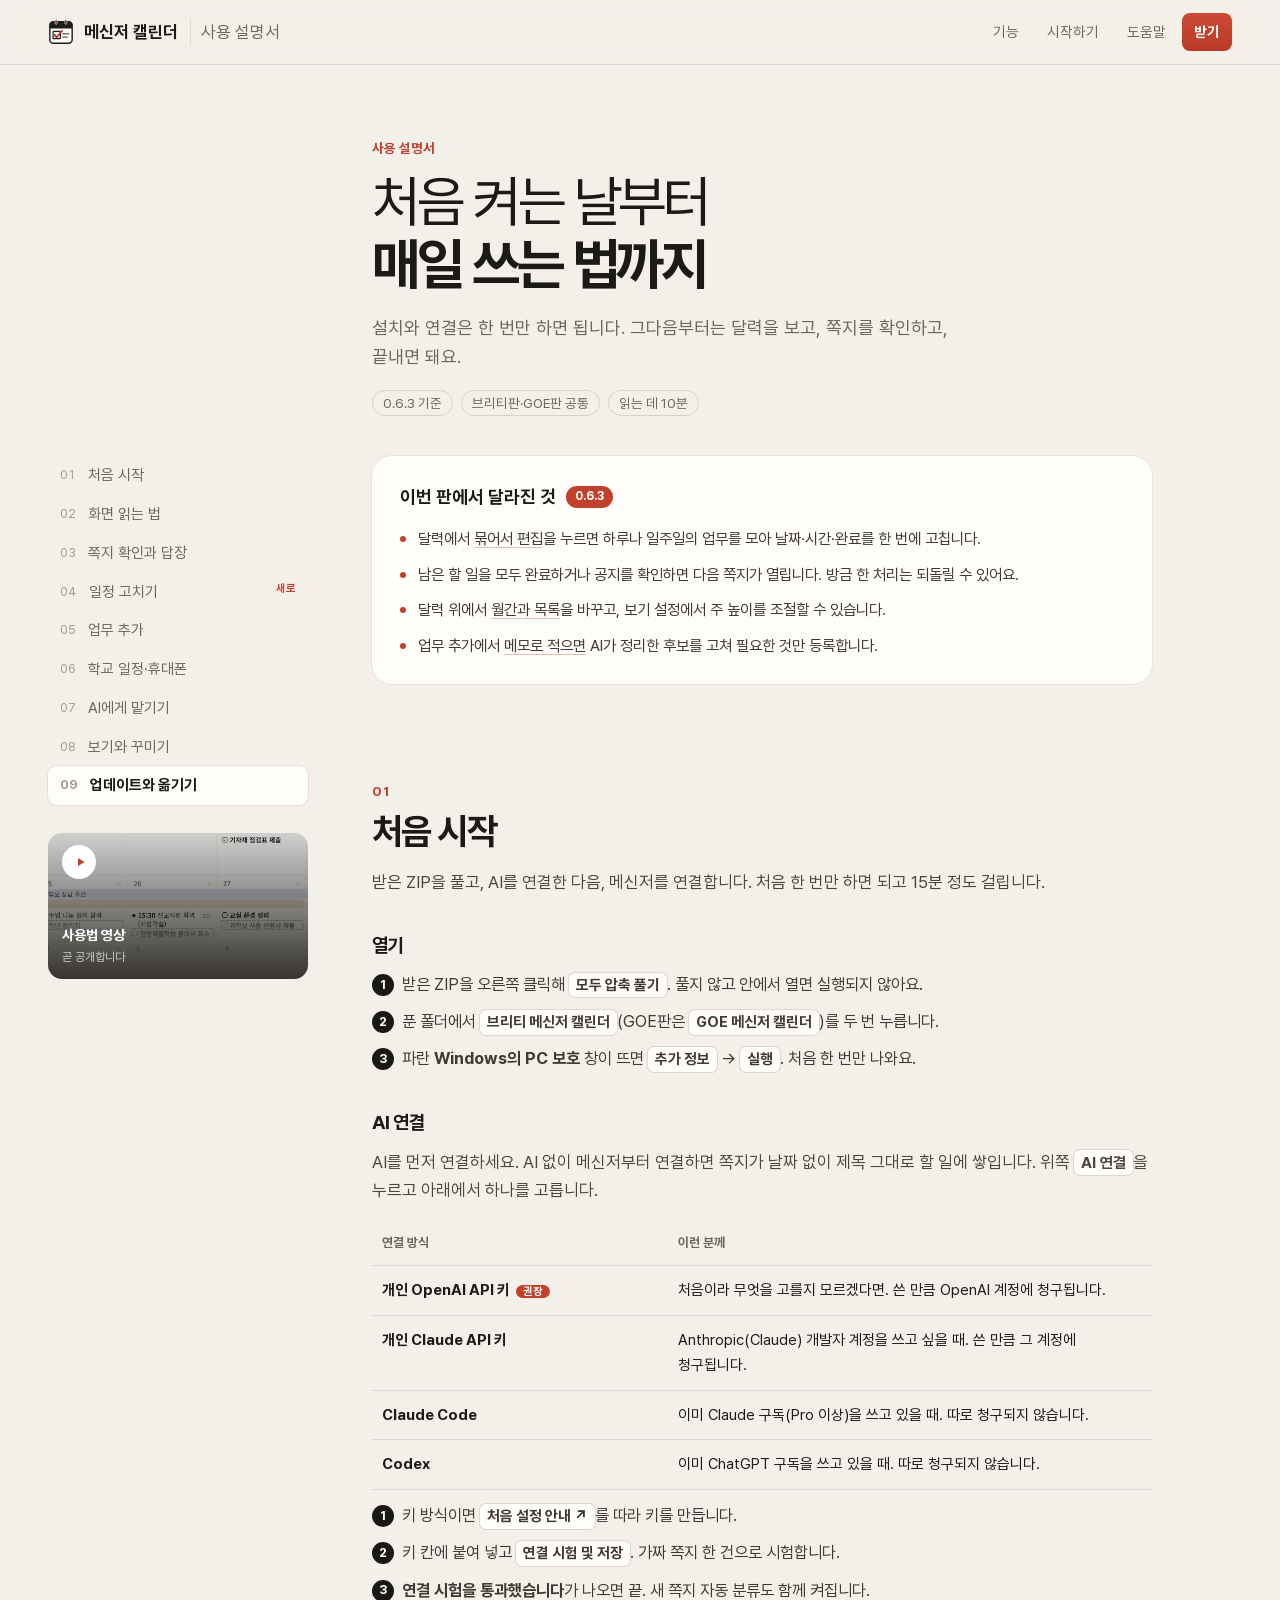
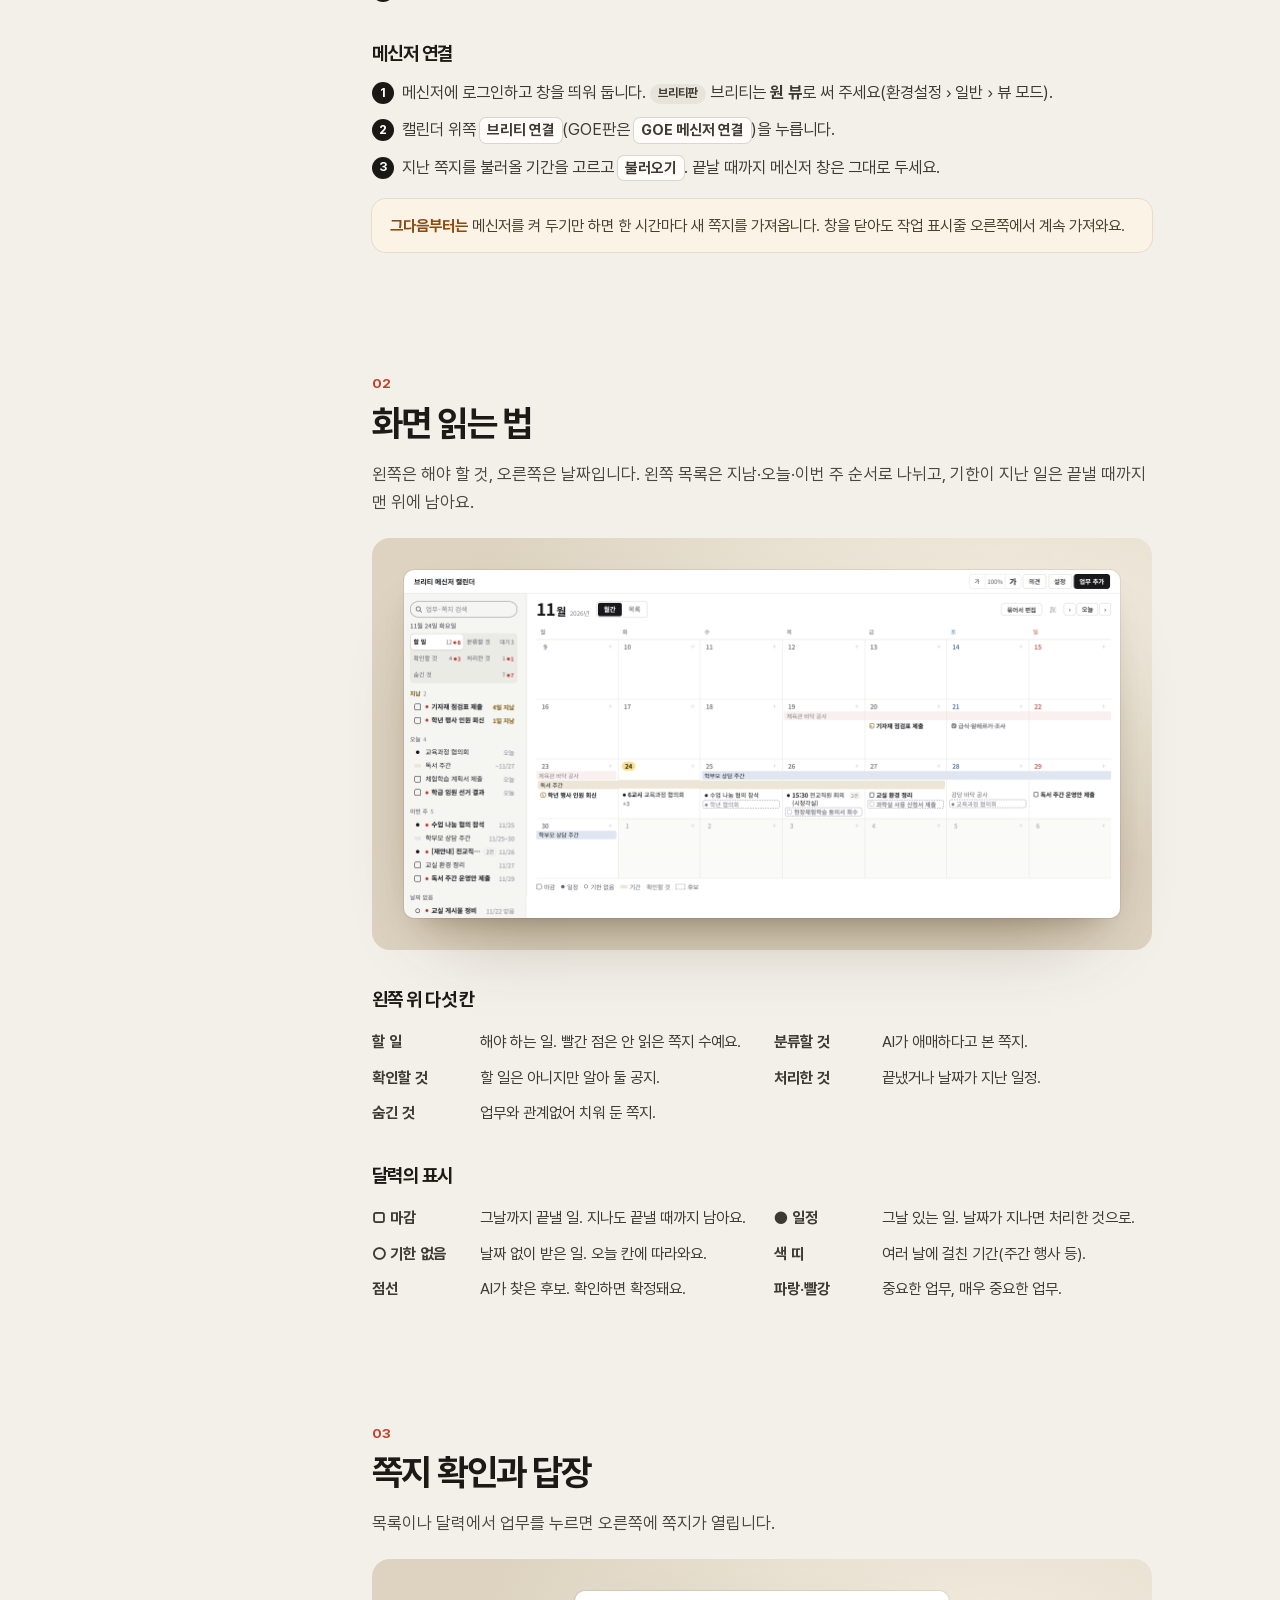
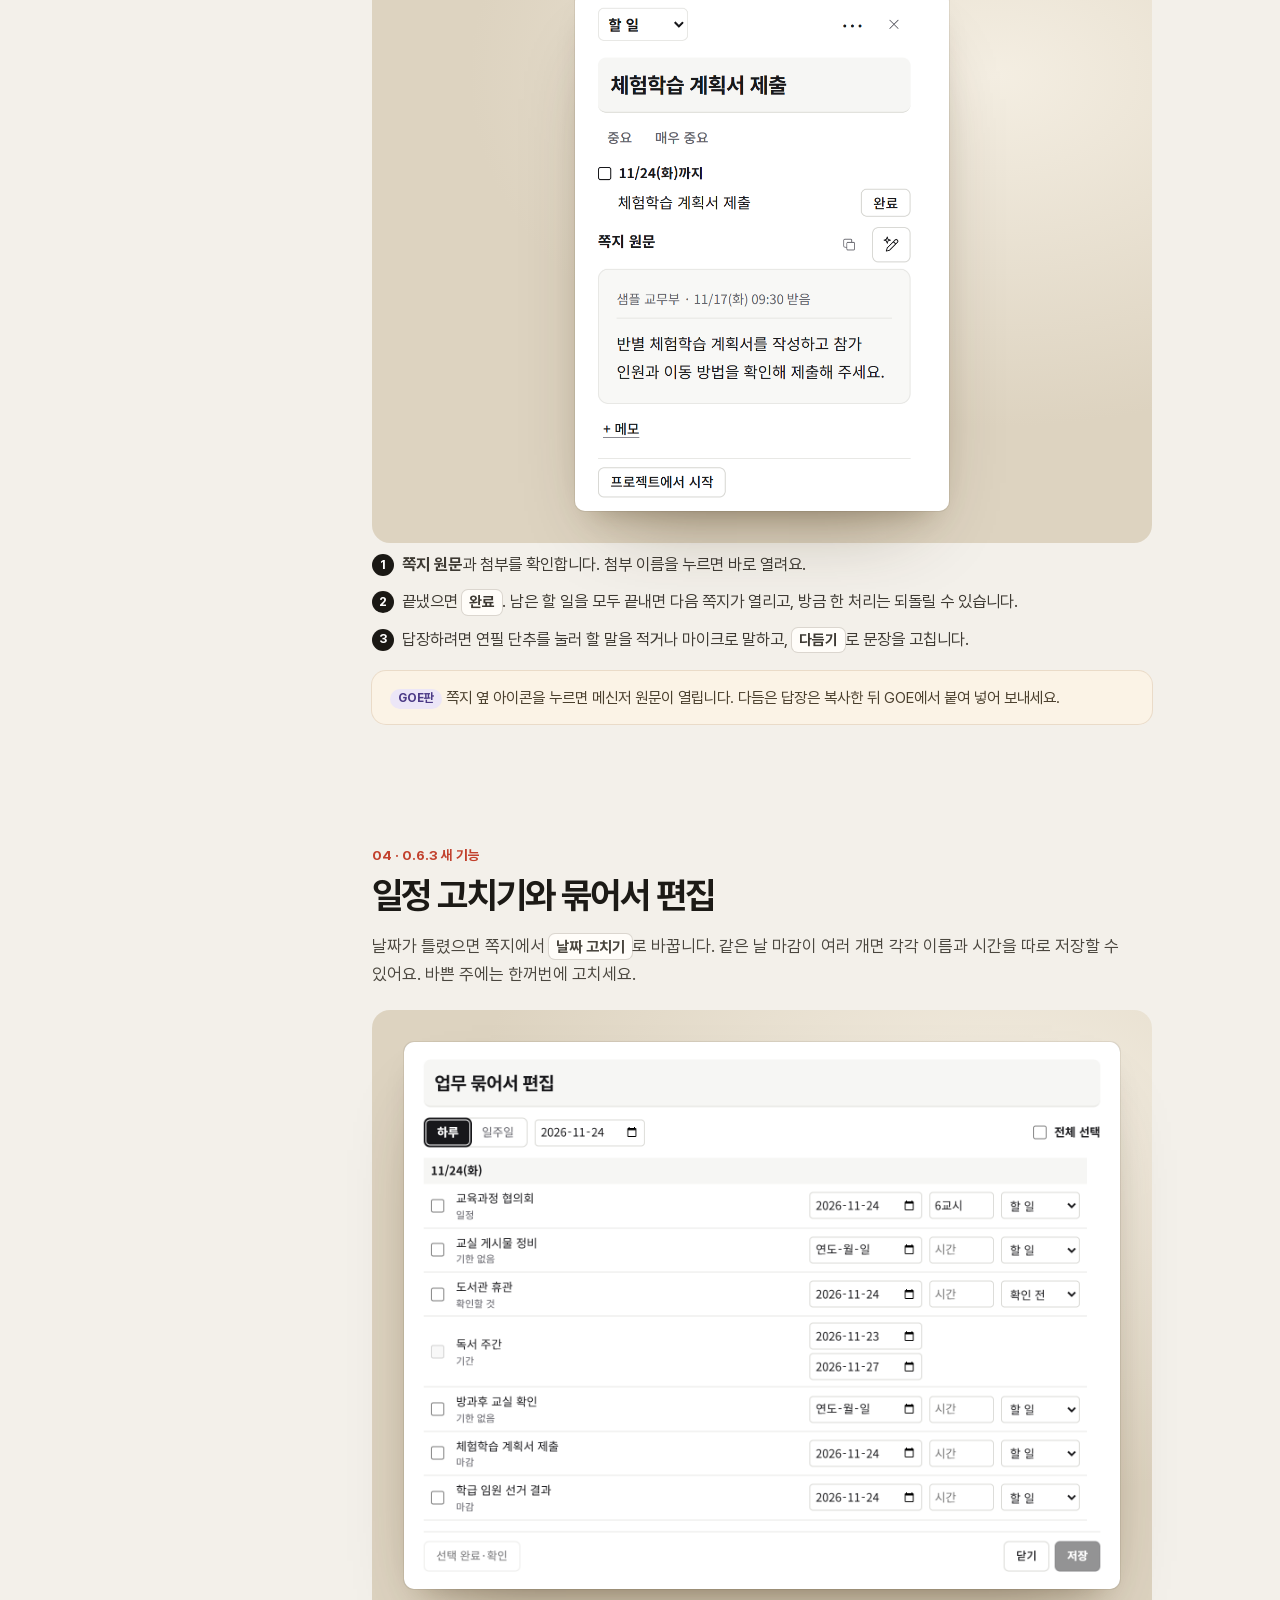
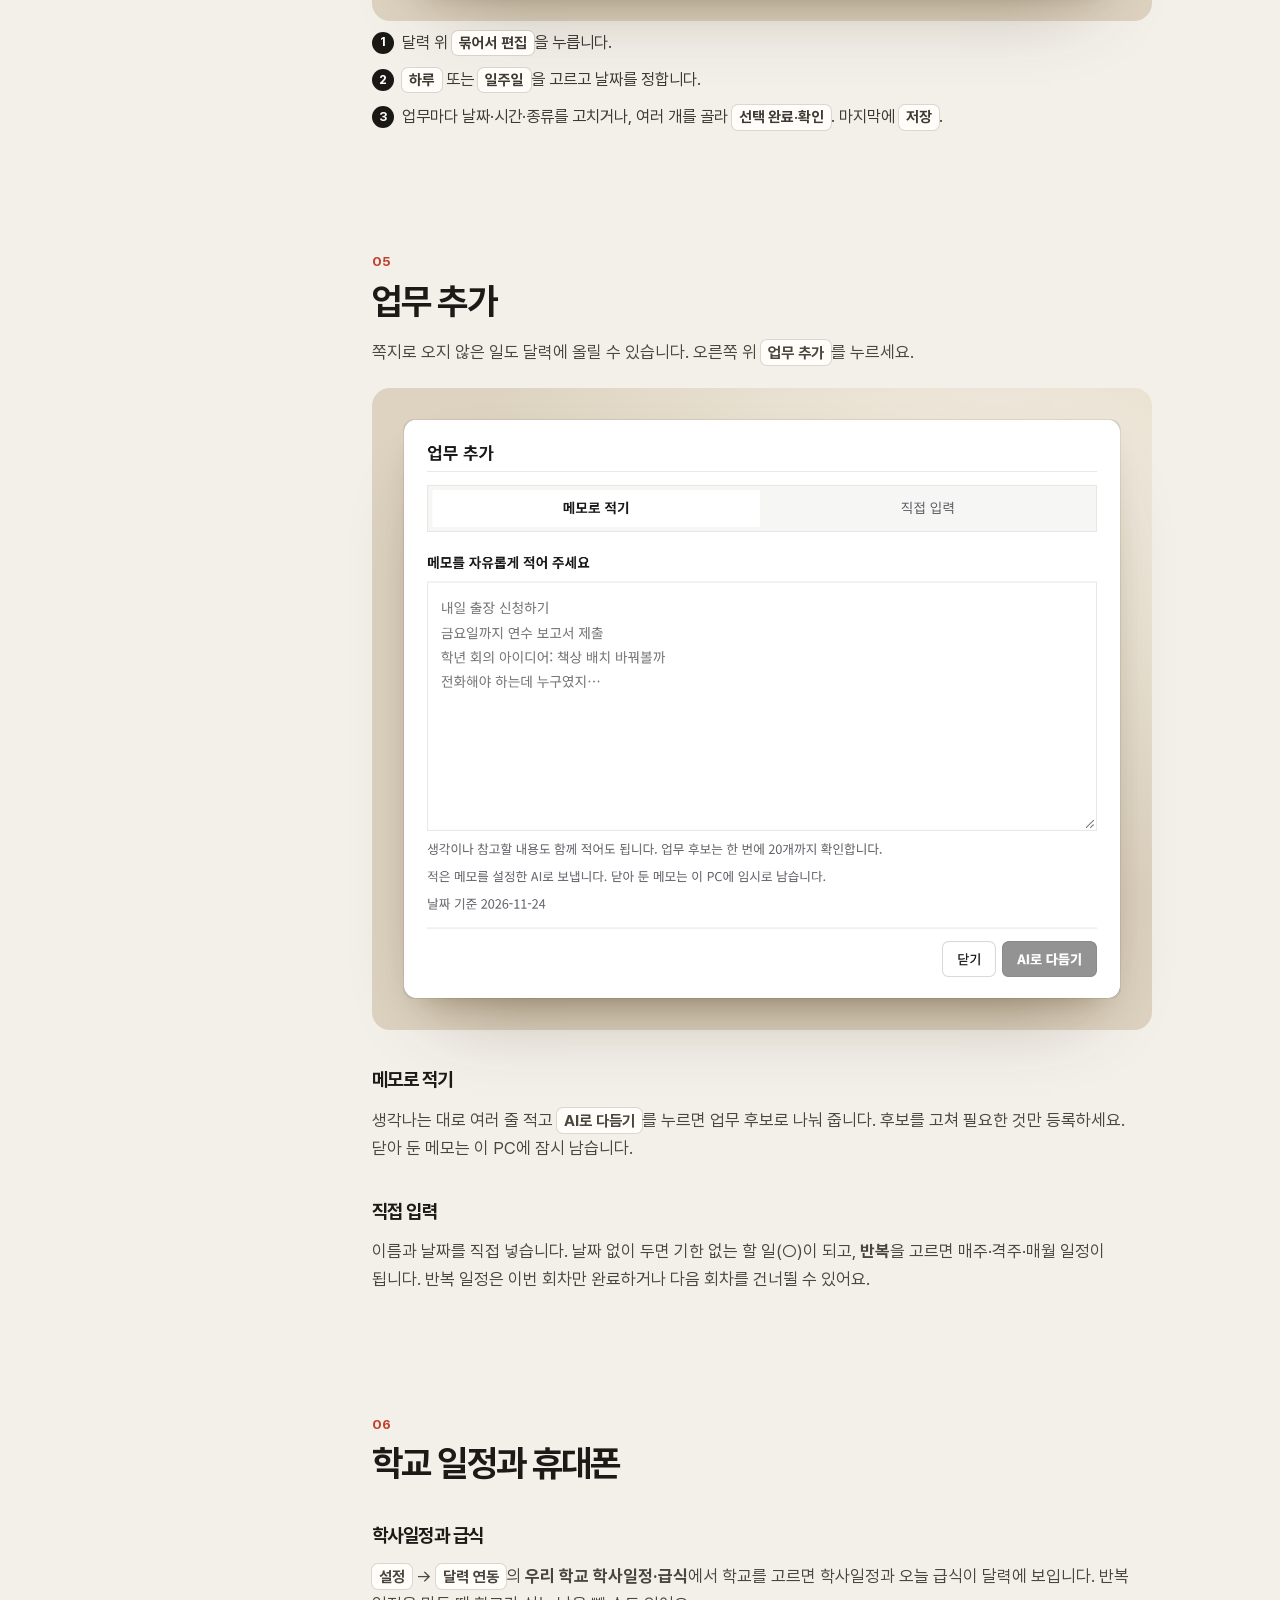
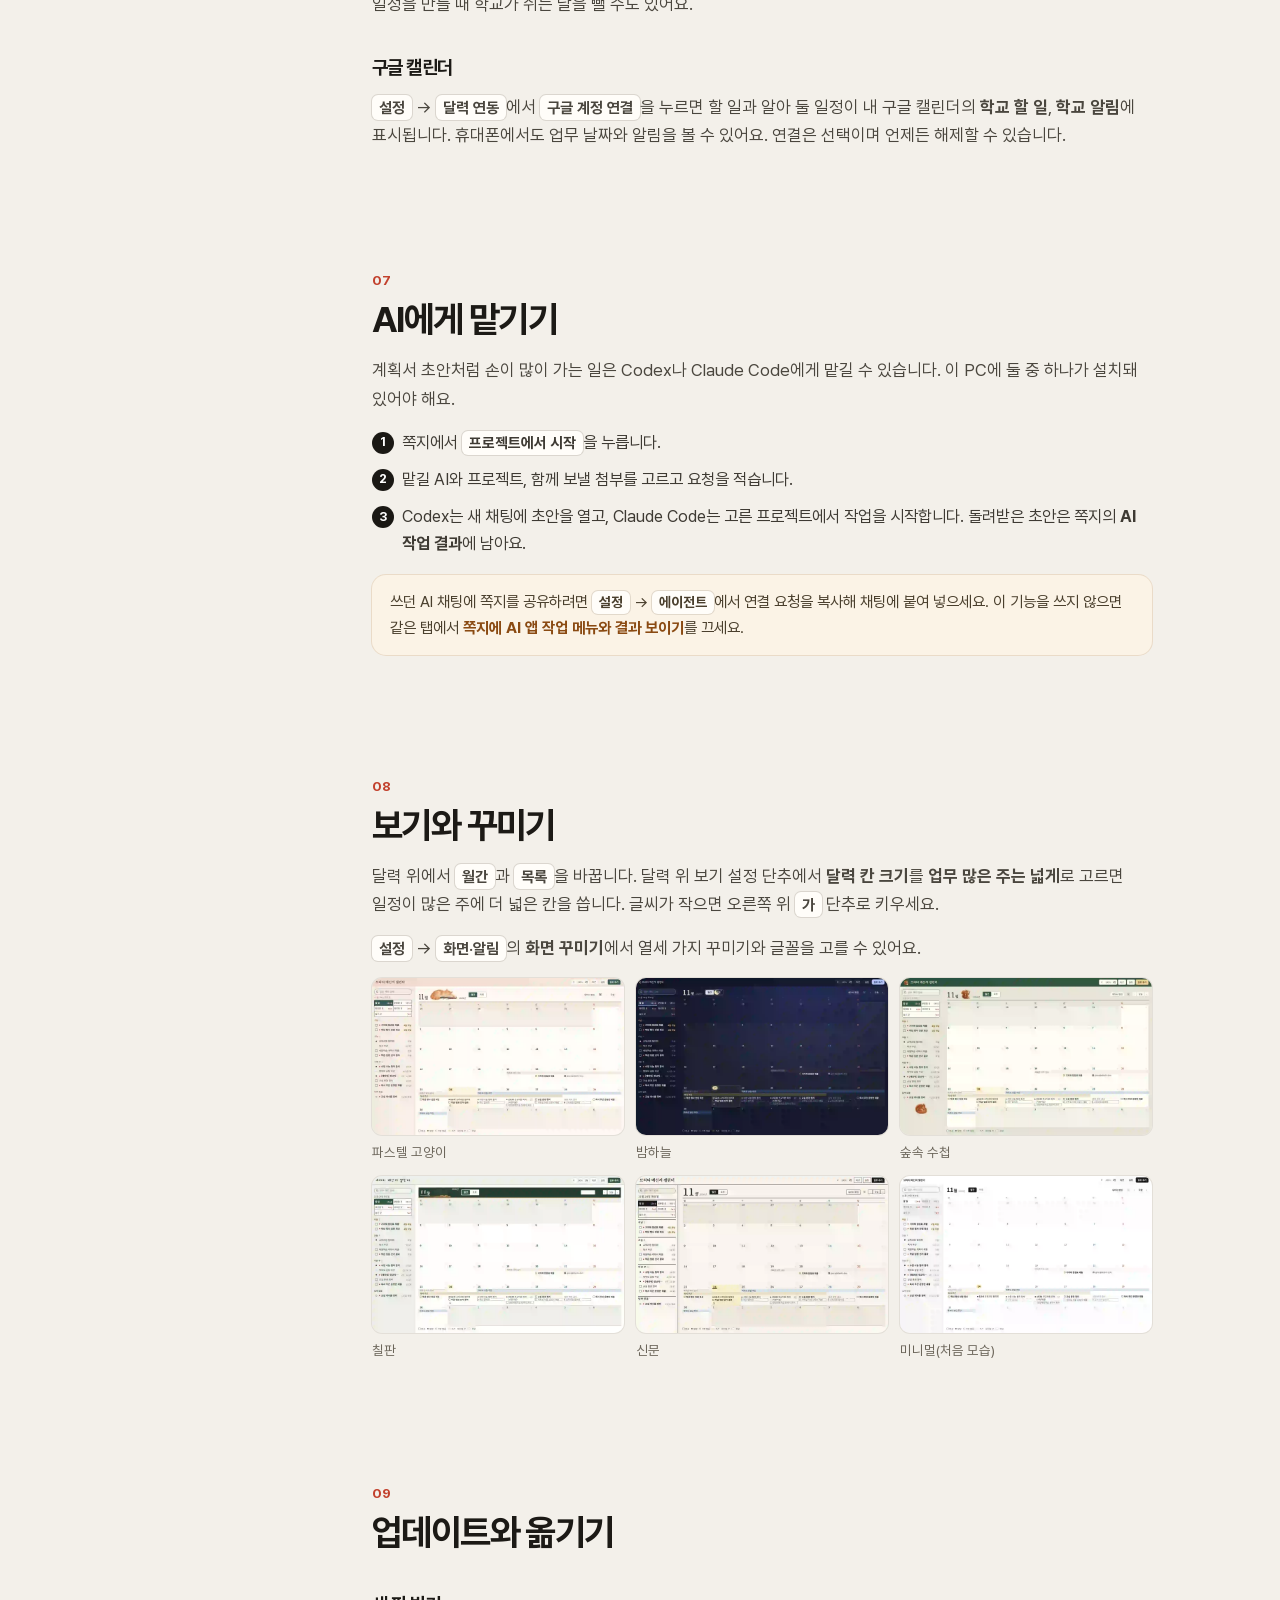
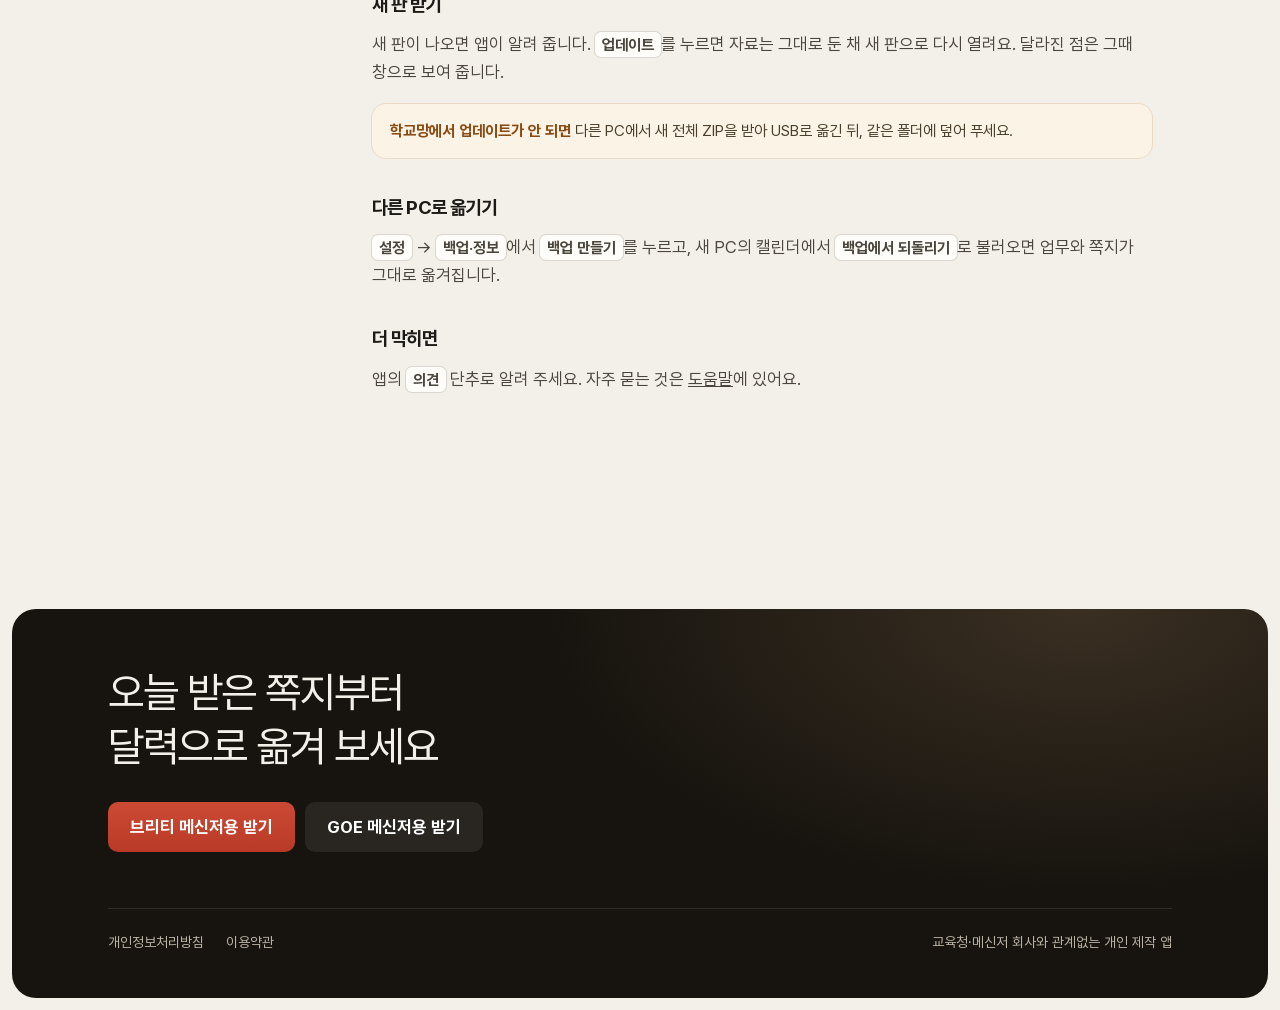
==== guide.html @ 8849789e "메신저 캘린더 안내 사이트 첫 게시 Co-Authored-By: Claude Opus 5.5 <noreply@anthropic.com>" ====
<!doctype html>
<html lang="ko">
<head>
<meta charset="utf-8">
<meta name="viewport" content="width=device-width, initial-scale=1">
<title>사용 설명서 · 메신저 캘린더</title>
<meta name="description" content="메신저 캘린더 사용 설명서: 설치, 연결, 쪽지 확인과 답장, 일정 정리, 업무 추가, AI에게 맡기기">
<link rel="icon" href="img/app.svg">
<link rel="stylesheet" href="style.css">
<link rel="stylesheet" href="guide.css">
</head>
<body>

<header class="g-top"><div class="in">
  <a class="logo" href="index.html"><img src="img/app.svg" alt="">메신저 캘린더<span>사용 설명서</span></a>
  <nav>
    <a href="index.html#features">기능</a>
    <a href="index.html#start">시작하기</a>
    <a href="index.html#faq">도움말</a>
    <a class="get" href="index.html#get">받기</a>
  </nav>
</div></header>

<section class="g-head">
  <div></div>
  <div>
    <div class="eyebrow">사용 설명서</div>
    <h1>처음 켜는 날부터<br><b>매일 쓰는 법까지</b></h1>
    <p>설치와 연결은 한 번만 하면 됩니다. 그다음부터는 달력을 보고, 쪽지를 확인하고, 끝내면 돼요.</p>
    <div class="meta"><span>0.6.3 기준</span><span>브리티판·GOE판 공통</span><span>읽는 데 10분</span></div>
  </div>
</section>

<div class="g-body">
  <aside class="toc">
    <ol>
      <li><a href="#setup">처음 시작</a></li>
      <li><a href="#screen">화면 읽는 법</a></li>
      <li><a href="#note">쪽지 확인과 답장</a></li>
      <li><a href="#batch">일정 고치기<span class="new">새로</span></a></li>
      <li><a href="#add">업무 추가</a></li>
      <li><a href="#school">학교 일정·휴대폰</a></li>
      <li><a href="#ai">AI에게 맡기기</a></li>
      <li><a href="#look">보기와 꾸미기</a></li>
      <li><a href="#keep">업데이트와 옮기기</a></li>
    </ol>
    <a class="side-video" href="index.html#start"><i></i><span>사용법 영상<small>곧 공개합니다</small></span></a>
  </aside>

  <article class="doc">
    <div class="whatsnew">
      <h2>이번 판에서 달라진 것 <span>0.6.3</span></h2>
      <ul>
        <li><span>달력에서 <a href="#batch">묶어서 편집</a>을 누르면 하루나 일주일의 업무를 모아 날짜·시간·완료를 한 번에 고칩니다.</span></li>
        <li><span>남은 할 일을 모두 완료하거나 공지를 확인하면 다음 쪽지가 열립니다. 방금 한 처리는 되돌릴 수 있어요.</span></li>
        <li><span>달력 위에서 <a href="#look">월간과 목록</a>을 바꾸고, 보기 설정에서 주 높이를 조절할 수 있습니다.</span></li>
        <li><span>업무 추가에서 <a href="#add">메모로 적으면</a> AI가 정리한 후보를 고쳐 필요한 것만 등록합니다.</span></li>
      </ul>
    </div>

    <section class="chap" id="setup">
      <div class="num">01</div>
      <h2>처음 시작</h2>
      <p>받은 ZIP을 풀고, AI를 연결한 다음, 메신저를 연결합니다. 처음 한 번만 하면 되고 15분 정도 걸립니다.</p>
      <h3>열기</h3>
      <ol class="steps">
        <li><span>받은 ZIP을 오른쪽 클릭해 <span class="ui">모두 압축 풀기</span>. 풀지 않고 안에서 열면 실행되지 않아요.</span></li>
        <li><span>푼 폴더에서 <span class="ui">브리티 메신저 캘린더</span>(GOE판은 <span class="ui">GOE 메신저 캘린더</span>)를 두 번 누릅니다.</span></li>
        <li><span>파란 <b>Windows의 PC 보호</b> 창이 뜨면 <span class="ui">추가 정보</span> → <span class="ui">실행</span>. 처음 한 번만 나와요.</span></li>
      </ol>
      <h3>AI 연결</h3>
      <p>AI를 먼저 연결하세요. AI 없이 메신저부터 연결하면 쪽지가 날짜 없이 제목 그대로 할 일에 쌓입니다. 위쪽 <span class="ui">AI 연결</span>을 누르고 아래에서 하나를 고릅니다.</p>
      <table class="opts">
        <thead><tr><th>연결 방식</th><th>이런 분께</th></tr></thead>
        <tbody>
          <tr class="pick"><th>개인 OpenAI API 키</th><td>처음이라 무엇을 고를지 모르겠다면. 쓴 만큼 OpenAI 계정에 청구됩니다.</td></tr>
          <tr><th>개인 Claude API 키</th><td>Anthropic(Claude) 개발자 계정을 쓰고 싶을 때. 쓴 만큼 그 계정에 청구됩니다.</td></tr>
          <tr><th>Claude Code</th><td>이미 Claude 구독(Pro 이상)을 쓰고 있을 때. 따로 청구되지 않습니다.</td></tr>
          <tr><th>Codex</th><td>이미 ChatGPT 구독을 쓰고 있을 때. 따로 청구되지 않습니다.</td></tr>
        </tbody>
      </table>
      <ol class="steps">
        <li><span>키 방식이면 <span class="ui">처음 설정 안내 ↗</span>를 따라 키를 만듭니다.</span></li>
        <li><span>키 칸에 붙여 넣고 <span class="ui">연결 시험 및 저장</span>. 가짜 쪽지 한 건으로 시험합니다.</span></li>
        <li><span><b>연결 시험을 통과했습니다</b>가 나오면 끝. 새 쪽지 자동 분류도 함께 켜집니다.</span></li>
      </ol>
      <h3>메신저 연결</h3>
      <ol class="steps">
        <li><span>메신저에 로그인하고 창을 띄워 둡니다. <span class="ed brity">브리티판</span>브리티는 <b>원 뷰</b>로 써 주세요(환경설정 › 일반 › 뷰 모드).</span></li>
        <li><span>캘린더 위쪽 <span class="ui">브리티 연결</span>(GOE판은 <span class="ui">GOE 메신저 연결</span>)을 누릅니다.</span></li>
        <li><span>지난 쪽지를 불러올 기간을 고르고 <span class="ui">불러오기</span>. 끝날 때까지 메신저 창은 그대로 두세요.</span></li>
      </ol>
      <div class="tip"><b>그다음부터는</b> 메신저를 켜 두기만 하면 한 시간마다 새 쪽지를 가져옵니다. 창을 닫아도 작업 표시줄 오른쪽에서 계속 가져와요.</div>
    </section>

    <section class="chap" id="screen">
      <div class="num">02</div>
      <h2>화면 읽는 법</h2>
      <p>왼쪽은 해야 할 것, 오른쪽은 날짜입니다. 왼쪽 목록은 지남·오늘·이번 주 순서로 나뉘고, 기한이 지난 일은 끝낼 때까지 맨 위에 남아요.</p>
      <div class="fig"><img src="img/hero-tight.webp" alt="메신저 캘린더 전체 화면" loading="lazy"></div>
      <h3>왼쪽 위 다섯 칸</h3>
      <ul class="legend">
        <li><b>할 일</b>해야 하는 일. 빨간 점은 안 읽은 쪽지 수예요.</li>
        <li><b>분류할 것</b>AI가 애매하다고 본 쪽지.</li>
        <li><b>확인할 것</b>할 일은 아니지만 알아 둘 공지.</li>
        <li><b>처리한 것</b>끝냈거나 날짜가 지난 일정.</li>
        <li><b>숨긴 것</b>업무와 관계없어 치워 둔 쪽지.</li>
      </ul>
      <h3>달력의 표시</h3>
      <ul class="legend">
        <li><b>□ 마감</b>그날까지 끝낼 일. 지나도 끝낼 때까지 남아요.</li>
        <li><b>● 일정</b>그날 있는 일. 날짜가 지나면 처리한 것으로.</li>
        <li><b>○ 기한 없음</b>날짜 없이 받은 일. 오늘 칸에 따라와요.</li>
        <li><b>색 띠</b>여러 날에 걸친 기간(주간 행사 등).</li>
        <li><b>점선</b>AI가 찾은 후보. 확인하면 확정돼요.</li>
        <li><b>파랑·빨강</b>중요한 업무, 매우 중요한 업무.</li>
      </ul>
    </section>

    <section class="chap" id="note">
      <div class="num">03</div>
      <h2>쪽지 확인과 답장</h2>
      <p>목록이나 달력에서 업무를 누르면 오른쪽에 쪽지가 열립니다.</p>
      <div class="fig tall"><img src="img/detail.webp" alt="쪽지 자세히 화면" loading="lazy"></div>
      <ol class="steps">
        <li><span><b>쪽지 원문</b>과 첨부를 확인합니다. 첨부 이름을 누르면 바로 열려요.</span></li>
        <li><span>끝냈으면 <span class="ui">완료</span>. 남은 할 일을 모두 끝내면 다음 쪽지가 열리고, 방금 한 처리는 되돌릴 수 있습니다.</span></li>
        <li><span>답장하려면 연필 단추를 눌러 할 말을 적거나 마이크로 말하고, <span class="ui">다듬기</span>로 문장을 고칩니다.</span></li>
      </ol>
      <div class="tip"><span class="ed goe">GOE판</span>쪽지 옆 아이콘을 누르면 메신저 원문이 열립니다. 다듬은 답장은 복사한 뒤 GOE에서 붙여 넣어 보내세요.</div>
    </section>

    <section class="chap" id="batch">
      <div class="num">04 · 0.6.3 새 기능</div>
      <h2>일정 고치기와 묶어서 편집</h2>
      <p>날짜가 틀렸으면 쪽지에서 <span class="ui">날짜 고치기</span>로 바꿉니다. 같은 날 마감이 여러 개면 각각 이름과 시간을 따로 저장할 수 있어요. 바쁜 주에는 한꺼번에 고치세요.</p>
      <div class="fig"><img src="img/batch.webp" alt="업무 묶어서 편집 창" loading="lazy"></div>
      <ol class="steps">
        <li><span>달력 위 <span class="ui">묶어서 편집</span>을 누릅니다.</span></li>
        <li><span><span class="ui">하루</span> 또는 <span class="ui">일주일</span>을 고르고 날짜를 정합니다.</span></li>
        <li><span>업무마다 날짜·시간·종류를 고치거나, 여러 개를 골라 <span class="ui">선택 완료·확인</span>. 마지막에 <span class="ui">저장</span>.</span></li>
      </ol>
    </section>

    <section class="chap" id="add">
      <div class="num">05</div>
      <h2>업무 추가</h2>
      <p>쪽지로 오지 않은 일도 달력에 올릴 수 있습니다. 오른쪽 위 <span class="ui">업무 추가</span>를 누르세요.</p>
      <div class="fig"><img src="img/add.webp" alt="업무 추가 창의 메모로 적기" loading="lazy"></div>
      <h3>메모로 적기</h3>
      <p>생각나는 대로 여러 줄 적고 <span class="ui">AI로 다듬기</span>를 누르면 업무 후보로 나눠 줍니다. 후보를 고쳐 필요한 것만 등록하세요. 닫아 둔 메모는 이 PC에 잠시 남습니다.</p>
      <h3>직접 입력</h3>
      <p>이름과 날짜를 직접 넣습니다. 날짜 없이 두면 기한 없는 할 일(○)이 되고, <b>반복</b>을 고르면 매주·격주·매월 일정이 됩니다. 반복 일정은 이번 회차만 완료하거나 다음 회차를 건너뛸 수 있어요.</p>
    </section>

    <section class="chap" id="school">
      <div class="num">06</div>
      <h2>학교 일정과 휴대폰</h2>
      <h3>학사일정과 급식</h3>
      <p><span class="ui">설정</span> → <span class="ui">달력 연동</span>의 <b>우리 학교 학사일정·급식</b>에서 학교를 고르면 학사일정과 오늘 급식이 달력에 보입니다. 반복 일정을 만들 때 학교가 쉬는 날을 뺄 수도 있어요.</p>
      <h3>구글 캘린더</h3>
      <p><span class="ui">설정</span> → <span class="ui">달력 연동</span>에서 <span class="ui">구글 계정 연결</span>을 누르면 할 일과 알아 둘 일정이 내 구글 캘린더의 <b>학교 할 일</b>, <b>학교 알림</b>에 표시됩니다. 휴대폰에서도 업무 날짜와 알림을 볼 수 있어요. 연결은 선택이며 언제든 해제할 수 있습니다.</p>
    </section>

    <section class="chap" id="ai">
      <div class="num">07</div>
      <h2>AI에게 맡기기</h2>
      <p>계획서 초안처럼 손이 많이 가는 일은 Codex나 Claude Code에게 맡길 수 있습니다. 이 PC에 둘 중 하나가 설치돼 있어야 해요.</p>
      <ol class="steps">
        <li><span>쪽지에서 <span class="ui">프로젝트에서 시작</span>을 누릅니다.</span></li>
        <li><span>맡길 AI와 프로젝트, 함께 보낼 첨부를 고르고 요청을 적습니다.</span></li>
        <li><span>Codex는 새 채팅에 초안을 열고, Claude Code는 고른 프로젝트에서 작업을 시작합니다. 돌려받은 초안은 쪽지의 <b>AI 작업 결과</b>에 남아요.</span></li>
      </ol>
      <div class="tip">쓰던 AI 채팅에 쪽지를 공유하려면 <span class="ui">설정</span> → <span class="ui">에이전트</span>에서 연결 요청을 복사해 채팅에 붙여 넣으세요. 이 기능을 쓰지 않으면 같은 탭에서 <b>쪽지에 AI 앱 작업 메뉴와 결과 보이기</b>를 끄세요.</div>
    </section>

    <section class="chap" id="look">
      <div class="num">08</div>
      <h2>보기와 꾸미기</h2>
      <p>달력 위에서 <span class="ui">월간</span>과 <span class="ui">목록</span>을 바꿉니다. 달력 위 보기 설정 단추에서 <b>달력 칸 크기</b>를 <b>업무 많은 주는 넓게</b>로 고르면 일정이 많은 주에 더 넓은 칸을 씁니다. 글씨가 작으면 오른쪽 위 <span class="ui">가</span> 단추로 키우세요.</p>
      <p><span class="ui">설정</span> → <span class="ui">화면·알림</span>의 <b>화면 꾸미기</b>에서 열세 가지 꾸미기와 글꼴을 고를 수 있어요.</p>
      <div class="skins">
        <figure><img src="img/skin-cute.webp" alt="파스텔 고양이 꾸미기" loading="lazy"><figcaption>파스텔 고양이</figcaption></figure>
        <figure><img src="img/skin-evening.webp" alt="밤하늘 꾸미기" loading="lazy"><figcaption>밤하늘</figcaption></figure>
        <figure><img src="img/skin-woodland.webp" alt="숲속 수첩 꾸미기" loading="lazy"><figcaption>숲속 수첩</figcaption></figure>
        <figure><img src="img/skin-chalk.webp" alt="칠판 꾸미기" loading="lazy"><figcaption>칠판</figcaption></figure>
        <figure><img src="img/skin-news.webp" alt="신문 꾸미기" loading="lazy"><figcaption>신문</figcaption></figure>
        <figure><img src="img/skin-minimal.webp" alt="미니멀 꾸미기" loading="lazy"><figcaption>미니멀(처음 모습)</figcaption></figure>
      </div>
    </section>

    <section class="chap" id="keep">
      <div class="num">09</div>
      <h2>업데이트와 옮기기</h2>
      <h3>새 판 받기</h3>
      <p>새 판이 나오면 앱이 알려 줍니다. <span class="ui">업데이트</span>를 누르면 자료는 그대로 둔 채 새 판으로 다시 열려요. 달라진 점은 그때 창으로 보여 줍니다.</p>
      <div class="tip"><b>학교망에서 업데이트가 안 되면</b> 다른 PC에서 새 전체 ZIP을 받아 USB로 옮긴 뒤, 같은 폴더에 덮어 푸세요.</div>
      <h3>다른 PC로 옮기기</h3>
      <p><span class="ui">설정</span> → <span class="ui">백업·정보</span>에서 <span class="ui">백업 만들기</span>를 누르고, 새 PC의 캘린더에서 <span class="ui">백업에서 되돌리기</span>로 불러오면 업무와 쪽지가 그대로 옮겨집니다.</p>
      <h3>더 막히면</h3>
      <p>앱의 <span class="ui">의견</span> 단추로 알려 주세요. 자주 묻는 것은 <a href="index.html#faq" style="text-decoration:underline">도움말</a>에 있어요.</p>
    </section>
  </article>
</div>

<footer>
  <div class="wrap">
    <p class="big">오늘 받은 쪽지부터<br>달력으로 옮겨 보세요</p>
    <div class="btns"><a class="main" href="https://github.com/rndosd/brity-assistant-public/releases/download/v0.6.3/brity-messenger-calendar-windows-x64-0.6.3.zip">브리티 메신저용 받기</a><a class="sub2" href="https://github.com/rndosd/goe-messenger-calendar/releases/download/v0.6.3/goe-messenger-calendar-windows-x64-0.6.3.zip">GOE 메신저용 받기</a></div>
    <div class="links"><a href="privacy.html">개인정보처리방침</a><a href="terms.html">이용약관</a><span>교육청·메신저 회사와 관계없는 개인 제작 앱</span></div>
  </div>
</footer>

<script>
// 지금 읽는 장을 목차에 표시
const links = [...document.querySelectorAll('.toc a[href^="#"]')];
const io = new IntersectionObserver(es => es.forEach(e => {
  if (!e.isIntersecting) return;
  links.forEach(a => a.classList.toggle('on', a.getAttribute('href') === '#' + e.target.id));
}), { rootMargin: '-30% 0px -60% 0px' });
document.querySelectorAll('.chap').forEach(s => io.observe(s));
links[0].classList.add('on');
</script>
</body>
</html>
---- style.css ----
@font-face { font-family: Pretendard; src: url(fonts/Pretendard-Regular.woff2) format('woff2'); font-weight: 400; font-display: swap; }
@font-face { font-family: Pretendard; src: url(fonts/Pretendard-Bold.woff2) format('woff2'); font-weight: 700; font-display: swap; }

:root {
  --bg: #f3f0ea;
  --sand-1: #e8e2d6;
  --sand-2: #d6cdbb;
  --ink: #1a1814;
  --ink-2: #6c665b;
  --card: #fffdf9;
  --accent: #c2412d;
  --line: rgba(26, 24, 20, .1);
  --wrap: 1120px;
  --grain: url("data:image/svg+xml,%3Csvg xmlns='http://www.w3.org/2000/svg' width='160' height='160'%3E%3Cfilter id='n'%3E%3CfeTurbulence type='fractalNoise' baseFrequency='.85' numOctaves='2' stitchTiles='stitch'/%3E%3CfeColorMatrix values='0 0 0 0 0 0 0 0 0 0 0 0 0 0 0 0 0 0 .07 0'/%3E%3C/filter%3E%3Crect width='100%25' height='100%25' filter='url(%23n)'/%3E%3C/svg%3E");
}
* { box-sizing: border-box; }
html { scroll-behavior: smooth; }
body { margin: 0; background: var(--bg); color: var(--ink); font: 400 17px/1.65 Pretendard, 'Malgun Gothic', sans-serif; word-break: keep-all; -webkit-font-smoothing: antialiased; }
a { color: inherit; text-decoration: none; }
img { display: block; max-width: 100%; height: auto; }
.wrap { max-width: var(--wrap); margin: 0 auto; padding-left: 28px; padding-right: 28px; }

/* 첫 화면: 둥근 틀 안에 큰 앱 화면 */
.hero { position: relative; margin: 12px; height: calc(100vh - 24px); min-height: 680px; max-height: 980px; border-radius: 22px; overflow: hidden; background: radial-gradient(120% 90% at 85% 100%, #cfc3ab 0%, var(--sand-1) 55%, #efe9de 100%); isolation: isolate; }
.hero::after { content: ''; position: absolute; inset: 0; background: var(--grain); pointer-events: none; z-index: 5; }
.hero .shot { position: absolute; right: -5%; bottom: -8%; width: 72%; border-radius: 14px; overflow: hidden; background: #fff; box-shadow: 0 2px 0 rgba(255, 255, 255, .6) inset, 0 60px 120px -40px rgba(70, 50, 20, .55), 0 0 0 1px rgba(0, 0, 0, .06); transform: rotate(-4deg); transform-origin: 70% 80%; z-index: 1; }
.hero .shot .bar { height: 30px; background: #f5f3ef; border-bottom: 1px solid var(--line); display: flex; gap: 7px; align-items: center; padding: 0 12px; }
.hero .shot .bar i { width: 10px; height: 10px; border-radius: 50%; background: #dad5cb; }
.hero .shade { position: absolute; inset: 0; background: linear-gradient(100deg, rgba(239, 233, 222, .95) 0%, rgba(239, 233, 222, .7) 30%, transparent 55%); z-index: 2; pointer-events: none; }
.hero .logo { position: absolute; top: 24px; left: 28px; z-index: 6; display: flex; align-items: center; gap: 10px; font-weight: 700; font-size: 16px; }
.hero .logo img { width: 30px; }
.hero nav { position: absolute; top: 18px; right: 18px; z-index: 6; display: flex; align-items: center; gap: 2px; background: rgba(255, 253, 249, .9); backdrop-filter: blur(10px); border-radius: 12px; padding: 6px; box-shadow: 0 8px 24px -16px rgba(0, 0, 0, .4); }
.hero nav a { font-size: 14.5px; color: var(--ink-2); padding: 7px 12px; border-radius: 8px; }
.hero nav a:hover { color: var(--ink); background: rgba(0, 0, 0, .04); }
.hero nav a.get { background: var(--accent); color: #fff; font-weight: 700; }
.hero h1 { position: absolute; z-index: 6; left: 28px; top: 120px; margin: 0; font-weight: 400; font-size: clamp(44px, 5.6vw, 82px); line-height: 1.08; letter-spacing: -.05em; }
.hero h1 b { font-weight: 700; }
.hero .sub { position: absolute; z-index: 6; left: 30px; top: calc(120px + 2 * 1.08 * clamp(44px, 5.6vw, 82px) + 22px); margin: 0; font-size: 19px; color: #4a453c; max-width: 420px; }

/* 모서리 카드 */
.corner { position: absolute; z-index: 6; bottom: 24px; }
.video-card { left: 24px; width: 300px; display: block; border-radius: 14px; overflow: hidden; background: #fff; box-shadow: 0 20px 40px -22px rgba(0, 0, 0, .5); transition: transform .2s; }
.video-card:hover { transform: translateY(-3px); }
.video-card .thumb { position: relative; aspect-ratio: 16 / 9; background: #23201b url(img/detail.webp) left top / cover; }
.video-card .thumb::before { content: ''; position: absolute; inset: 0; background: linear-gradient(transparent, rgba(0, 0, 0, .45)); }
.video-card .thumb::after { content: ''; position: absolute; left: 50%; top: 50%; width: 52px; height: 52px; margin: -26px 0 0 -26px; border-radius: 50%; background: rgba(255, 255, 255, .95) url("data:image/svg+xml,%3Csvg xmlns='http://www.w3.org/2000/svg' viewBox='0 0 24 24'%3E%3Cpath d='M9 6v12l10-6z' fill='%23c2412d'/%3E%3C/svg%3E") 56% 50% / 22px no-repeat; box-shadow: 0 6px 18px rgba(0, 0, 0, .3); }
.video-card .thumb span { position: absolute; right: 10px; bottom: 8px; z-index: 1; color: #fff; font-size: 12px; font-weight: 700; background: rgba(0, 0, 0, .5); border-radius: 5px; padding: 1px 6px; }
.video-card .cap { padding: 12px 14px; font-size: 14.5px; }
.video-card .cap b { display: block; }
.video-card .cap small { color: var(--ink-2); font-size: 13px; }
.get-card { right: 24px; width: 320px; background: var(--card); border-radius: 16px; padding: 20px; box-shadow: 0 24px 50px -24px rgba(0, 0, 0, .55); }
.get-card h2 { margin: 0 0 2px; font-size: 19px; letter-spacing: -.02em; }
.get-card p { margin: 0 0 14px; font-size: 13.5px; color: var(--ink-2); }
.get-card a { display: flex; align-items: center; gap: 10px; height: 48px; padding: 0 16px; border-radius: 10px; font-weight: 700; font-size: 15.5px; margin-top: 8px; transition: filter .15s; }
.get-card a img { width: 22px; }
.get-card a.main { background: var(--accent); color: #fff; }
.get-card a.sub2 { background: #f1ede5; }
.get-card a:hover { filter: brightness(.96); }
.get-card a span { margin-left: auto; font-weight: 400; font-size: 13px; opacity: .8; }

/* 아래 구역 */
.intro { padding-top: 150px; padding-bottom: 40px; }
.intro p { font-size: clamp(26px, 3.2vw, 40px); line-height: 1.45; letter-spacing: -.035em; margin: 0; max-width: 900px; }
.intro p em { font-style: normal; color: var(--ink-2); }

.rows { padding-top: 110px; padding-bottom: 40px; display: grid; gap: 28px; }
.row { display: grid; grid-template-columns: minmax(0, 4fr) minmax(0, 7fr); border-radius: 22px; overflow: hidden; background: var(--card); min-height: 460px; }
.row .text { padding: 48px 44px; display: flex; flex-direction: column; justify-content: flex-end; }
.row .k { font-size: 13.5px; font-weight: 700; color: var(--accent); margin-bottom: 12px; }
.row h3 { font-size: clamp(26px, 2.6vw, 34px); line-height: 1.3; letter-spacing: -.035em; margin: 0 0 12px; font-weight: 700; }
.row p { margin: 0; color: var(--ink-2); font-size: 16.5px; }
.row .pic { position: relative; background: linear-gradient(160deg, var(--sand-1), var(--sand-2)); overflow: hidden; }
.row .pic::after { content: ''; position: absolute; inset: 0; background: var(--grain); }
.row .pic img { position: absolute; border-radius: 10px; box-shadow: 0 30px 60px -30px rgba(70, 50, 20, .6), 0 0 0 1px rgba(0, 0, 0, .05); }
.row .pic.p1 img { left: 12%; top: 48px; width: 46%; }
.row .pic.p2 img { left: 14%; top: 48px; width: 62%; }
.row .pic.p3 img { left: 8%; top: 48px; width: 108%; }

.more { padding-top: 120px; padding-bottom: 120px; }
.more h2, .start h2, .faq h2 { font-size: 30px; letter-spacing: -.03em; margin: 0 0 36px; }
.list { display: grid; grid-template-columns: repeat(3, minmax(0, 1fr)); border-top: 1px solid var(--line); }
.list div { padding: 26px 26px 30px 0; border-bottom: 1px solid var(--line); }
.list h3 { font-size: 17px; margin: 0 0 6px; }
.list p { margin: 0; color: var(--ink-2); font-size: 15.5px; }

.start { padding: 110px 0; background: var(--card); }
.start-grid { display: grid; grid-template-columns: minmax(0, 5fr) minmax(0, 6fr); gap: 64px; align-items: start; }
.start ol { margin: 0; padding: 0; list-style: none; counter-reset: s; }
.start li { display: grid; grid-template-columns: 44px 1fr; padding: 20px 0; border-top: 1px solid var(--line); }
.start li::before { counter-increment: s; content: counter(s); font-weight: 700; color: var(--accent); }
.start li b { display: block; font-size: 18px; margin-bottom: 2px; }
.start li span { color: var(--ink-2); font-size: 15.5px; }
.yt { position: relative; aspect-ratio: 16 / 9; border-radius: 16px; overflow: hidden; background: #1f1c17 url(img/hero-tight.webp) left top / cover; }
.yt::before { content: ''; position: absolute; inset: 0; background: rgba(20, 18, 14, .55); }
.yt::after { content: ''; position: absolute; left: 50%; top: 50%; width: 72px; height: 72px; margin: -36px 0 0 -36px; border-radius: 50%; background: #fff url("data:image/svg+xml,%3Csvg xmlns='http://www.w3.org/2000/svg' viewBox='0 0 24 24'%3E%3Cpath d='M9 6v12l10-6z' fill='%23c2412d'/%3E%3C/svg%3E") 56% 50% / 30px no-repeat; }
.yt span { position: absolute; left: 20px; bottom: 16px; z-index: 1; color: #fff; font-weight: 700; }

.faq { padding-top: 120px; padding-bottom: 120px; }
.faq details { border-top: 1px solid var(--line); }
.faq details:last-of-type { border-bottom: 1px solid var(--line); }
.faq summary { list-style: none; cursor: pointer; padding: 22px 0; font-weight: 700; display: flex; justify-content: space-between; }
.faq summary::-webkit-details-marker { display: none; }
.faq summary::after { content: '+'; color: var(--ink-2); font-weight: 400; font-size: 22px; line-height: 1; }
.faq details[open] summary::after { content: '−'; }
.faq details p { margin: -6px 0 22px; color: var(--ink-2); max-width: 720px; }

footer { margin: 0 12px 12px; border-radius: 22px; background: var(--ink); color: #b9b2a5; padding: 56px 0 44px; }
footer .big { color: #f3f0ea; font-size: clamp(28px, 3.4vw, 42px); letter-spacing: -.035em; line-height: 1.3; margin: 0 0 28px; }
footer .btns { display: flex; gap: 10px; flex-wrap: wrap; margin-bottom: 56px; }
footer .btns a { height: 50px; display: inline-flex; align-items: center; padding: 0 22px; border-radius: 10px; font-weight: 700; }
footer .btns a.main { background: var(--accent); color: #fff; }
footer .btns a.sub2 { background: rgba(255, 255, 255, .08); color: #fff; }
footer .links { display: flex; gap: 22px; font-size: 14px; flex-wrap: wrap; border-top: 1px solid rgba(255, 255, 255, .1); padding-top: 22px; }
footer .links span { margin-left: auto; }

.fade { opacity: 0; transform: translateY(16px); transition: opacity .7s ease, transform .7s ease; }
.fade.in { opacity: 1; transform: none; }

@media (max-width: 900px) {
  .hero { height: auto; min-height: 0; max-height: none; padding: 100px 22px 24px; }
  .hero h1, .hero .sub { position: static; }
  .hero h1 { font-size: 44px; margin-bottom: 16px; }
  .hero .sub { margin-bottom: 30px; font-size: 17px; }
  .hero nav a:not(.get) { display: none; }
  .hero .shade { display: none; }
  .hero .shot { position: relative; right: auto; bottom: auto; width: 140%; transform: rotate(-3deg); margin: 10px 0 30px; }
  .corner { position: relative; bottom: auto; left: auto; right: auto; width: auto; }
  .video-card { margin-bottom: 14px; }
  .row { grid-template-columns: 1fr; }
  .row .pic { min-height: 320px; }
  .list { grid-template-columns: 1fr; }
  .start-grid { grid-template-columns: 1fr; gap: 36px; }
  .intro { padding-top: 90px; }
}
@media (prefers-reduced-motion: reduce) { .fade { opacity: 1; transform: none; transition: none; } }
/* 앱 화면 더 크게(시안 5 조정) */
.hero .shot { right: auto; bottom: auto; left: 40%; top: 200px; width: 84%; transform: rotate(-3deg); transform-origin: 0 0; }
.hero .shade { background: linear-gradient(100deg, rgba(239, 233, 222, .96) 0%, rgba(239, 233, 222, .75) 32%, transparent 46%); }
@media (max-width: 900px) { .hero .shot { left: auto; top: auto; width: 150%; } }
.video-card .thumb { background: #23201b url(img/hero-tight.webp) 62% 68% / 280% auto; }
@media (max-width: 900px) { .hero { display: flex; flex-direction: column; } .hero h1 { order: 1; } .hero .sub { order: 2; } .hero .shot { order: 3; } .hero .video-card { order: 4; } .hero .get-card { order: 5; } }

/* ===== 고급스러움 다듬기 ===== */
::selection { background: rgba(194, 65, 45, .18); }
body { color: #1c1a16; }
.hero { background:
  radial-gradient(80% 70% at 78% 18%, rgba(255, 249, 236, .9) 0%, transparent 60%),
  radial-gradient(120% 90% at 90% 110%, #c7b998 0%, transparent 55%),
  linear-gradient(170deg, #efe9dd 0%, #e3dac8 100%); }
/* 창 틀: 윈도 창처럼, 얇은 테두리와 두 겹 그림자 */
.hero .shot { border-radius: 10px; box-shadow: 0 0 0 1px rgba(40, 30, 10, .08), 0 1px 0 rgba(255, 255, 255, .8) inset, 0 18px 30px -18px rgba(60, 40, 10, .35), 0 70px 140px -50px rgba(60, 40, 10, .55); }
.hero .shot .bar { display: none; }
.titlebar { height: 34px; display: flex; align-items: center; gap: 8px; padding: 0 0 0 12px; background: #fbfaf8; border-bottom: 1px solid rgba(0, 0, 0, .06); font-size: 12px; color: #55524c; }
.titlebar img { width: 15px; }
.titlebar .ctl { margin-left: auto; display: flex; height: 100%; }
.titlebar .ctl i { width: 44px; height: 100%; position: relative; }
.titlebar .ctl i::before, .titlebar .ctl i::after { content: ''; position: absolute; left: 50%; top: 50%; background: #6b675f; }
.titlebar .min::before { width: 10px; height: 1px; margin-left: -5px; }
.titlebar .max::before { width: 9px; height: 9px; margin: -5px 0 0 -5px; background: transparent; border: 1px solid #6b675f; }
.titlebar .x::before, .titlebar .x::after { width: 12px; height: 1px; margin-left: -6px; transform: rotate(45deg); }
.titlebar .x::after { transform: rotate(-45deg); }
/* 창틀 그림자처럼 비스듬히 드는 빛 */
.hero .light { position: absolute; inset: -10%; z-index: 3; pointer-events: none; mix-blend-mode: multiply; opacity: .5;
  background:
    linear-gradient(115deg, transparent 0 46%, rgba(120, 95, 50, .16) 46% 50%, transparent 50% 58%, rgba(120, 95, 50, .14) 58% 61%, transparent 61%),
    linear-gradient(115deg, transparent 0 70%, rgba(120, 95, 50, .12) 70% 76%, transparent 76%);
  filter: blur(14px); }
.hero .light::after { content: ''; position: absolute; inset: 0; mix-blend-mode: screen; background: radial-gradient(40% 30% at 70% 30%, rgba(255, 244, 220, .55), transparent 70%); }
/* 글자 */
.hero h1 { letter-spacing: -.055em; color: #1c1a16; }
.hero h1 b { letter-spacing: -.06em; }
.hero .sub { color: #5a5449; font-size: 18px; }
.hero .logo { letter-spacing: -.01em; }
/* 메뉴 */
.hero nav { background: rgba(255, 253, 249, .72); backdrop-filter: blur(16px) saturate(1.3); box-shadow: 0 0 0 1px rgba(40, 30, 10, .06), 0 10px 30px -18px rgba(40, 30, 10, .45); border-radius: 14px; }
.hero nav a.get { border-radius: 9px; box-shadow: 0 1px 0 rgba(255, 255, 255, .25) inset; }
/* 영상 카드: 썸네일 하나로 */
.video-card { width: 320px; border-radius: 16px; background: #1e1b16; box-shadow: 0 0 0 1px rgba(255, 255, 255, .06) inset, 0 24px 50px -24px rgba(0, 0, 0, .6); }
.video-card .thumb { aspect-ratio: 16 / 9; background: #1e1b16 url(img/hero-tight.webp) 64% 70% / 300% auto; }
.video-card .thumb::before { background: linear-gradient(180deg, rgba(20, 17, 12, .25), rgba(20, 17, 12, .88)); }
.video-card .thumb::after { display: none; }
.video-card .play { position: absolute; left: 16px; top: 14px; width: 40px; height: 40px; border-radius: 50%; background: rgba(255, 255, 255, .95) url("data:image/svg+xml,%3Csvg xmlns='http://www.w3.org/2000/svg' viewBox='0 0 24 24'%3E%3Cpath d='M9 6v12l10-6z' fill='%23c2412d'/%3E%3C/svg%3E") 58% 50% / 18px no-repeat; z-index: 1; transition: transform .2s; }
.video-card:hover .play { transform: scale(1.08); }
.video-card .label { position: absolute; left: 16px; bottom: 14px; z-index: 1; color: rgba(255, 255, 255, .72); font-size: 13px; line-height: 1.4; }
.video-card .label b { display: block; color: #fff; font-size: 16px; letter-spacing: -.02em; }
.video-card .time { position: absolute; right: 14px; bottom: 14px; z-index: 1; color: #fff; font-size: 12px; font-weight: 700; background: rgba(255, 255, 255, .14); border-radius: 6px; padding: 2px 7px; backdrop-filter: blur(6px); }
.video-card .cap { display: none; }
/* 받기 카드 */
.get-card { border-radius: 18px; padding: 22px; background: rgba(255, 253, 249, .94); backdrop-filter: blur(12px); box-shadow: 0 0 0 1px rgba(40, 30, 10, .07), 0 30px 60px -28px rgba(40, 30, 10, .55); }
.get-head { display: flex; align-items: center; justify-content: space-between; }
.get-head .ver { font-size: 12px; font-weight: 700; color: #8a8273; border: 1px solid rgba(40, 30, 10, .14); border-radius: 999px; padding: 1px 9px; }
.get-card h2 { font-size: 18px; letter-spacing: -.03em; }
.get-card p { margin-top: 4px; font-size: 13px; }
.get-card a { border-radius: 11px; height: 50px; }
.get-card a.main { background: linear-gradient(180deg, #cc4a35, #b83a26); box-shadow: 0 1px 0 rgba(255, 255, 255, .22) inset, 0 8px 18px -10px rgba(184, 58, 38, .8); }
.get-card a.sub2 { background: #fff; box-shadow: 0 0 0 1px rgba(40, 30, 10, .1); }
/* 아래 구역 */
.intro p { letter-spacing: -.04em; }
.row { border-radius: 24px; box-shadow: 0 0 0 1px rgba(40, 30, 10, .05); }
.row .pic { background: radial-gradient(90% 80% at 80% 20%, #f4eee2, #ddd3c0 70%); }
.row .pic img { border-radius: 10px; box-shadow: 0 0 0 1px rgba(40, 30, 10, .08), 0 16px 30px -18px rgba(60, 40, 10, .35), 0 50px 90px -40px rgba(60, 40, 10, .45); }
.row h3 { letter-spacing: -.045em; }
.row .k { letter-spacing: .02em; }
footer { border-radius: 24px; background: radial-gradient(70% 120% at 85% 0%, #3a2f22, #17140f 60%); }
footer .btns a.main { background: linear-gradient(180deg, #cc4a35, #b83a26); }
@media (max-width: 900px) { .hero .light { display: none; } .video-card { width: auto; } }
.video-card .thumb > span { right: auto; bottom: auto; padding: 0; border-radius: 0; background: none; font-weight: 400; color: inherit; }
.video-card .thumb > .play { left: 16px; top: 14px; border-radius: 50%; background: rgba(255, 255, 255, .95) url("data:image/svg+xml,%3Csvg xmlns='http://www.w3.org/2000/svg' viewBox='0 0 24 24'%3E%3Cpath d='M9 6v12l10-6z' fill='%23c2412d'/%3E%3C/svg%3E") 58% 50% / 18px no-repeat; box-shadow: 0 6px 16px rgba(0, 0, 0, .35); }
.video-card .thumb > .label { left: 16px; bottom: 14px; color: rgba(255, 255, 255, .72); font-size: 13px; }
.video-card .thumb > .time { right: 14px; bottom: 14px; color: #fff; font-size: 12px; font-weight: 700; background: rgba(255, 255, 255, .16); border-radius: 6px; padding: 2px 7px; }
@media (max-width: 900px) { .titlebar { height: 18px; font-size: 8px; gap: 4px; padding-left: 6px; } .titlebar img { width: 9px; } .titlebar .ctl i { width: 20px; } .titlebar .ctl i::before, .titlebar .ctl i::after { transform: scale(.6); } }
---- guide.css ----
/* 사용 설명서 쪽. style.css의 색·글꼴을 그대로 쓴다. */
.g-top { position: sticky; top: 0; z-index: 20; background: rgba(243, 240, 234, .86); backdrop-filter: blur(14px) saturate(1.2); border-bottom: 1px solid var(--line); }
.g-top .in { max-width: 1240px; margin: 0 auto; padding: 0 28px; height: 64px; display: flex; align-items: center; gap: 28px; }
.g-top .logo { display: flex; align-items: center; gap: 10px; font-weight: 700; }
.g-top .logo img { width: 26px; }
.g-top .logo span { font-weight: 400; color: var(--ink-2); padding-left: 10px; margin-left: 2px; border-left: 1px solid var(--line); }
.g-top nav { margin-left: auto; display: flex; gap: 4px; align-items: center; }
.g-top nav a { font-size: 14.5px; color: var(--ink-2); padding: 7px 12px; border-radius: 8px; }
.g-top nav a:hover { color: var(--ink); background: rgba(0, 0, 0, .04); }
.g-top nav a.get { background: linear-gradient(180deg, #cc4a35, #b83a26); color: #fff; font-weight: 700; }

.g-head { max-width: 1240px; margin: 0 auto; padding: 72px 28px 40px; display: grid; grid-template-columns: 260px minmax(0, 1fr); gap: 64px; }
.g-head .eyebrow { font-size: 13.5px; font-weight: 700; color: var(--accent); margin-bottom: 12px; }
.g-head h1 { font-size: clamp(36px, 4.4vw, 56px); line-height: 1.12; letter-spacing: -.055em; margin: 0 0 16px; font-weight: 400; }
.g-head h1 b { font-weight: 700; }
.g-head p { margin: 0; color: var(--ink-2); font-size: 18px; max-width: 620px; }
.g-head .meta { margin-top: 18px; font-size: 13.5px; color: var(--ink-2); display: flex; gap: 8px; flex-wrap: wrap; }
.g-head .meta span { border: 1px solid rgba(40, 30, 10, .14); border-radius: 999px; padding: 1px 10px; }

.g-body { max-width: 1240px; margin: 0 auto; padding: 0 28px 120px; display: grid; grid-template-columns: 260px minmax(0, 1fr); gap: 64px; }
.toc { position: sticky; top: 92px; align-self: start; font-size: 15px; }
.toc ol { list-style: none; margin: 0; padding: 0; counter-reset: t; }
.toc li a { display: flex; gap: 12px; padding: 7px 12px; border-radius: 9px; color: var(--ink-2); transition: background .15s, color .15s; }
.toc li a::before { counter-increment: t; content: counter(t, decimal-leading-zero); font-variant-numeric: tabular-nums; font-size: 12.5px; color: #a49c8d; padding-top: 2px; }
.toc li a:hover { color: var(--ink); }
.toc li a.on { background: var(--card); color: var(--ink); font-weight: 700; box-shadow: 0 0 0 1px rgba(40, 30, 10, .07); }
.toc .new { font-size: 11px; font-weight: 700; color: var(--accent); margin-left: auto; }
.toc .side-video { display: block; margin-top: 28px; border-radius: 14px; overflow: hidden; position: relative; aspect-ratio: 16 / 9; background: #1e1b16 url(img/hero-tight.webp) 64% 70% / 300% auto; }
.toc .side-video::before { content: ''; position: absolute; inset: 0; background: linear-gradient(180deg, rgba(20, 17, 12, .2), rgba(20, 17, 12, .85)); }
.toc .side-video span { position: absolute; left: 14px; bottom: 12px; color: #fff; font-size: 14px; font-weight: 700; z-index: 1; }
.toc .side-video span small { display: block; font-weight: 400; color: rgba(255, 255, 255, .7); font-size: 12px; }
.toc .side-video i { position: absolute; left: 14px; top: 12px; width: 34px; height: 34px; border-radius: 50%; z-index: 1; background: #fff url("data:image/svg+xml,%3Csvg xmlns='http://www.w3.org/2000/svg' viewBox='0 0 24 24'%3E%3Cpath d='M9 6v12l10-6z' fill='%23c2412d'/%3E%3C/svg%3E") 58% 50% / 16px no-repeat; }

.doc { max-width: 780px; }
.whatsnew { background: var(--card); border-radius: 20px; padding: 26px 28px; margin-bottom: 72px; box-shadow: 0 0 0 1px rgba(40, 30, 10, .06); }
.whatsnew h2 { margin: 0 0 14px; font-size: 18px; display: flex; align-items: center; gap: 10px; }
.whatsnew h2 span { font-size: 12px; font-weight: 700; color: #fff; background: var(--accent); border-radius: 999px; padding: 1px 9px; }
.whatsnew ul { margin: 0; padding: 0; list-style: none; display: grid; gap: 10px; }
.whatsnew li { display: grid; grid-template-columns: 18px 1fr; font-size: 15.5px; color: #3e3a33; }
.whatsnew li::before { content: ''; width: 6px; height: 6px; border-radius: 50%; background: var(--accent); margin-top: 10px; }
.whatsnew a { text-decoration: underline; text-decoration-color: rgba(194, 65, 45, .35); text-underline-offset: 3px; }

.chap { padding-top: 24px; margin-bottom: 96px; scroll-margin-top: 80px; }
.chap .num { font-size: 13.5px; font-weight: 700; color: var(--accent); font-variant-numeric: tabular-nums; }
.chap h2 { font-size: clamp(28px, 3vw, 36px); letter-spacing: -.045em; line-height: 1.25; margin: 6px 0 14px; }
.chap > p { color: #4a463e; font-size: 17px; margin: 0 0 16px; }
.chap h3 { font-size: 19px; letter-spacing: -.03em; margin: 34px 0 10px; }
.chap ol.steps { margin: 0 0 16px; padding: 0; list-style: none; counter-reset: s; display: grid; gap: 10px; }
.chap ol.steps li { display: grid; grid-template-columns: 30px 1fr; font-size: 16.5px; color: #3e3a33; }
.chap ol.steps li::before { counter-increment: s; content: counter(s); width: 22px; height: 22px; border-radius: 50%; background: var(--ink); color: #fff; font-size: 12.5px; font-weight: 700; display: grid; place-items: center; margin-top: 3px; }
.ui { display: inline-block; font-size: .9em; font-weight: 700; background: var(--card); border-radius: 6px; padding: 0 7px; box-shadow: 0 0 0 1px rgba(40, 30, 10, .12); white-space: nowrap; }
.fig { margin: 22px 0 8px; border-radius: 18px; padding: 32px; background: radial-gradient(90% 80% at 80% 20%, #f4eee2, #ddd3c0 75%); display: grid; place-items: center; }
.fig img { border-radius: 10px; box-shadow: 0 0 0 1px rgba(40, 30, 10, .08), 0 16px 30px -18px rgba(60, 40, 10, .35), 0 40px 80px -40px rgba(60, 40, 10, .45); }
.fig.tall img { max-height: 520px; width: auto; }
.cap { font-size: 14px; color: var(--ink-2); margin: 0 0 8px; }
.legend { display: grid; grid-template-columns: repeat(2, minmax(0, 1fr)); gap: 10px 24px; margin: 14px 0 6px; padding: 0; list-style: none; }
.legend li { display: flex; gap: 12px; align-items: baseline; font-size: 15.5px; color: #3e3a33; }
.legend b { flex: none; width: 96px; }
.tip { margin: 18px 0; padding: 14px 18px; border-radius: 14px; background: #fbf3e6; box-shadow: 0 0 0 1px rgba(194, 120, 45, .18); font-size: 15.5px; color: #4a3f2d; }
.tip b { color: #8a4a12; }
.ed { display: inline-block; font-size: 12px; font-weight: 700; border-radius: 999px; padding: 0 8px; margin-right: 4px; vertical-align: 1px; }
.ed.brity { background: #e9e4da; }
.ed.goe { background: #ece6f7; color: #4b3a86; }
table.opts { width: 100%; border-collapse: collapse; font-size: 15px; margin: 12px 0; }
table.opts th, table.opts td { text-align: left; padding: 12px 10px; border-bottom: 1px solid var(--line); vertical-align: top; }
table.opts thead th { font-size: 13px; color: var(--ink-2); }
table.opts tbody th { width: 38%; }
table.opts tr.pick th::after { content: '권장'; font-size: 11px; color: #fff; background: var(--accent); border-radius: 999px; padding: 0 7px; margin-left: 6px; }
.skins { display: grid; grid-template-columns: repeat(3, minmax(0, 1fr)); gap: 12px; margin: 16px 0; }
.skins figure { margin: 0; }
.skins img { border-radius: 10px; box-shadow: 0 0 0 1px rgba(40, 30, 10, .08); }
.skins figcaption { font-size: 13.5px; color: var(--ink-2); margin-top: 6px; }

@media (max-width: 960px) {
  .g-head, .g-body { grid-template-columns: 1fr; gap: 24px; }
  .g-head > div:first-child { display: none; }
  .toc { position: static; }
  .toc ol { display: flex; flex-wrap: wrap; gap: 4px; }
  .toc li a::before { display: none; }
  .toc .side-video { max-width: 360px; }
  .g-top nav a:not(.get) { display: none; }
  .g-top .logo span { display: none; }
  .legend { grid-template-columns: 1fr; }
  .skins { grid-template-columns: repeat(2, minmax(0, 1fr)); }
  .fig { padding: 18px; }
}
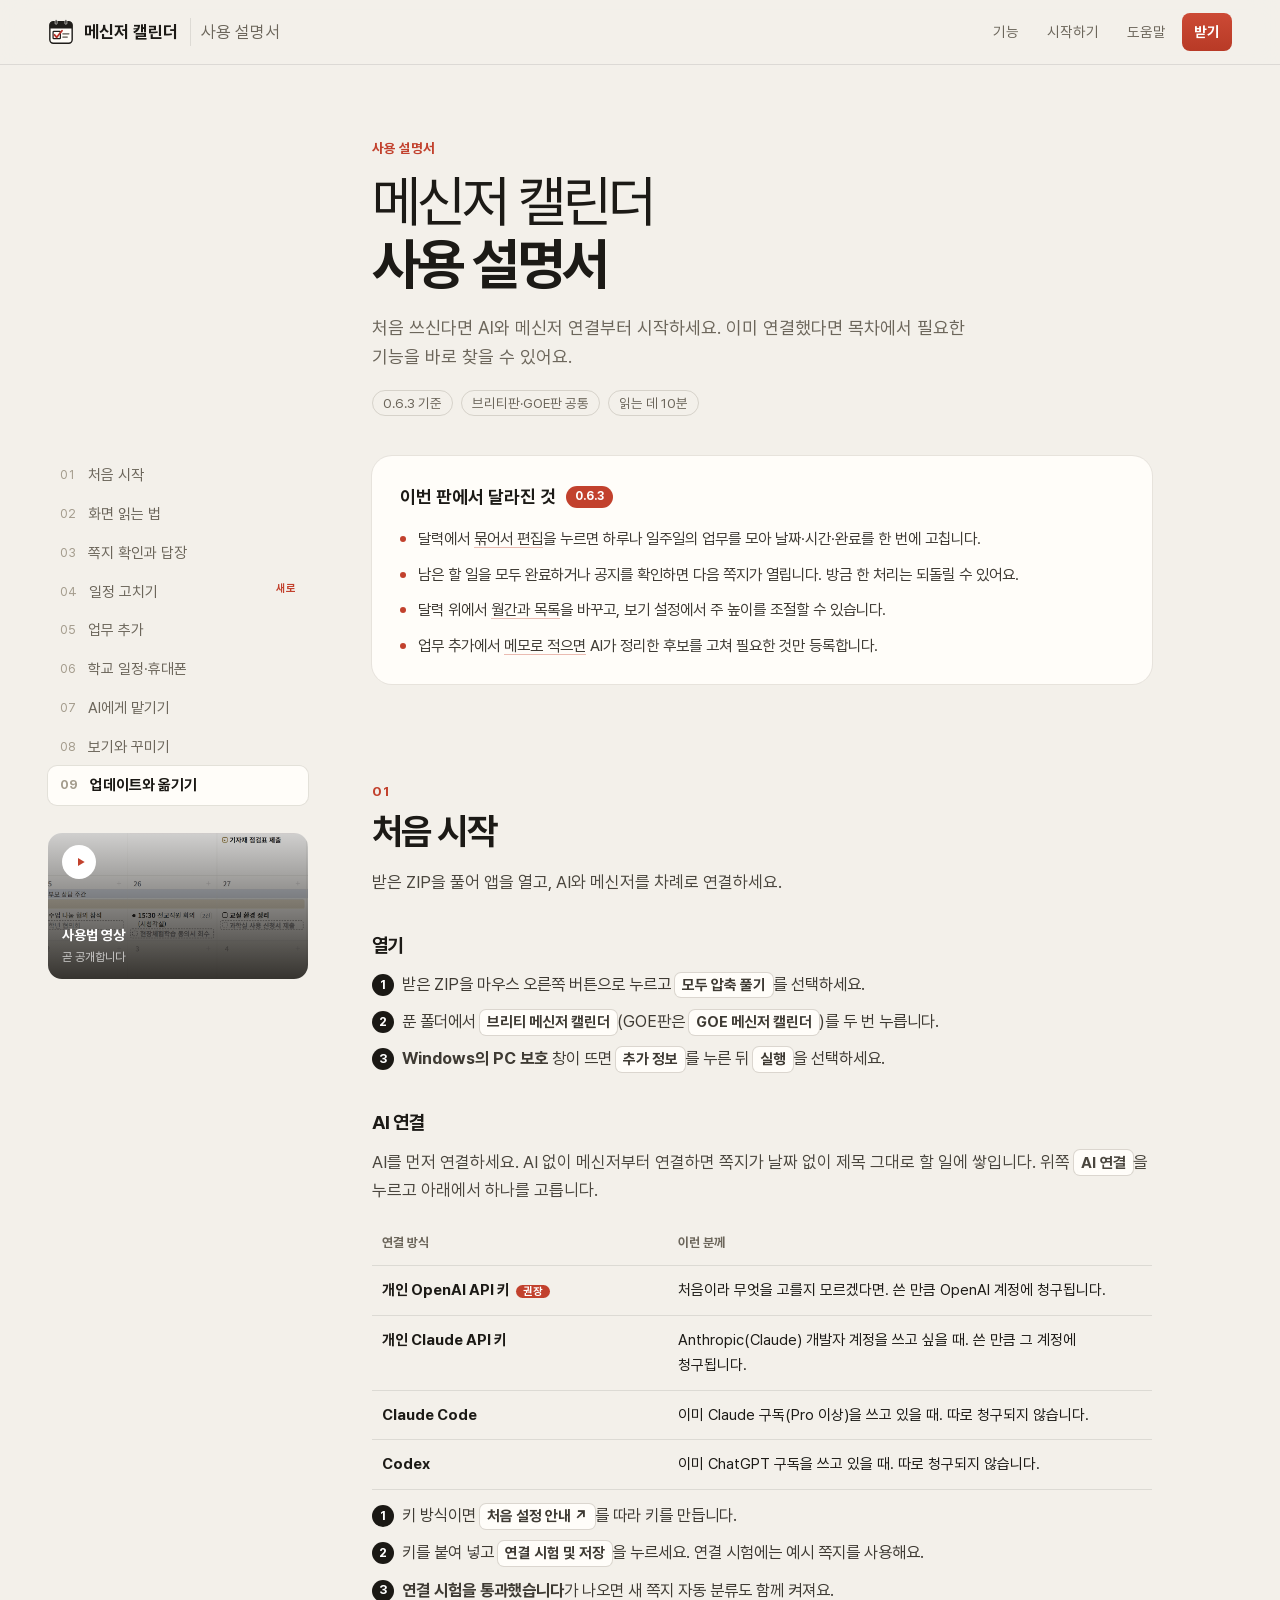
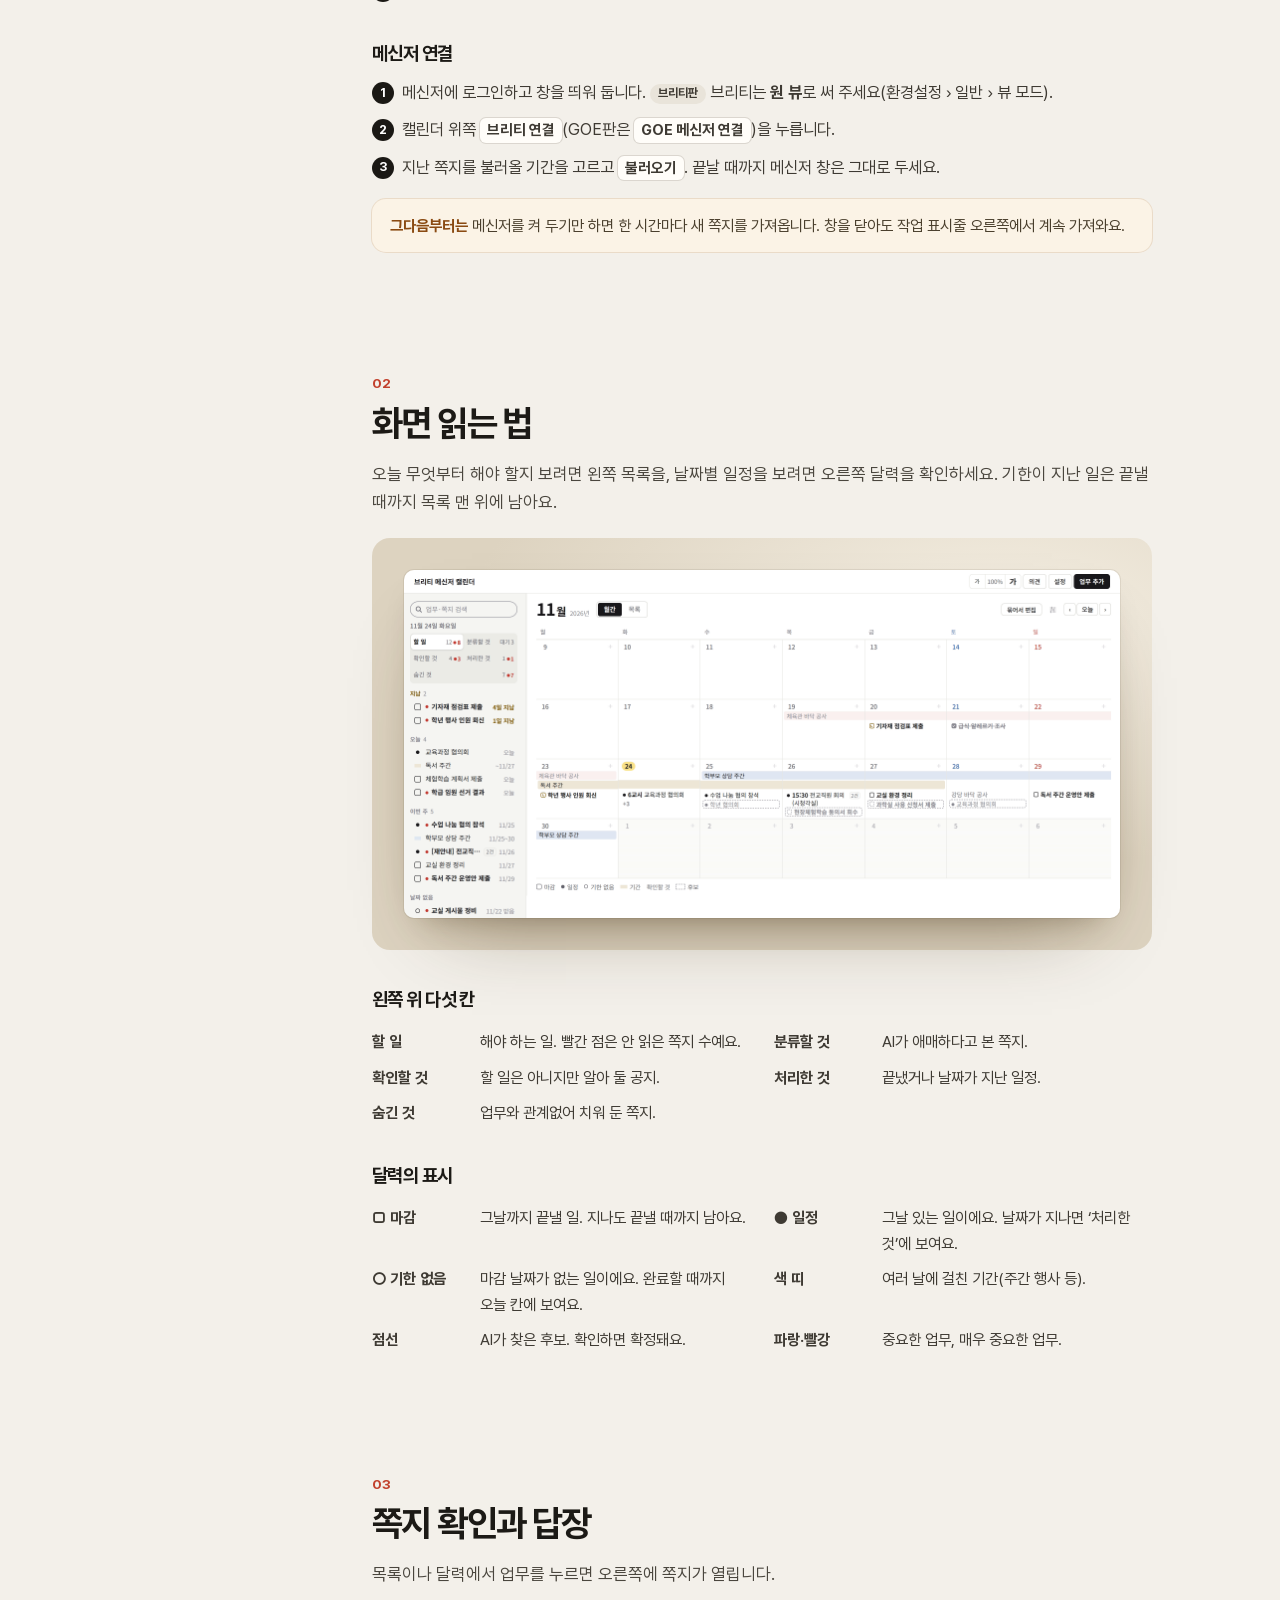
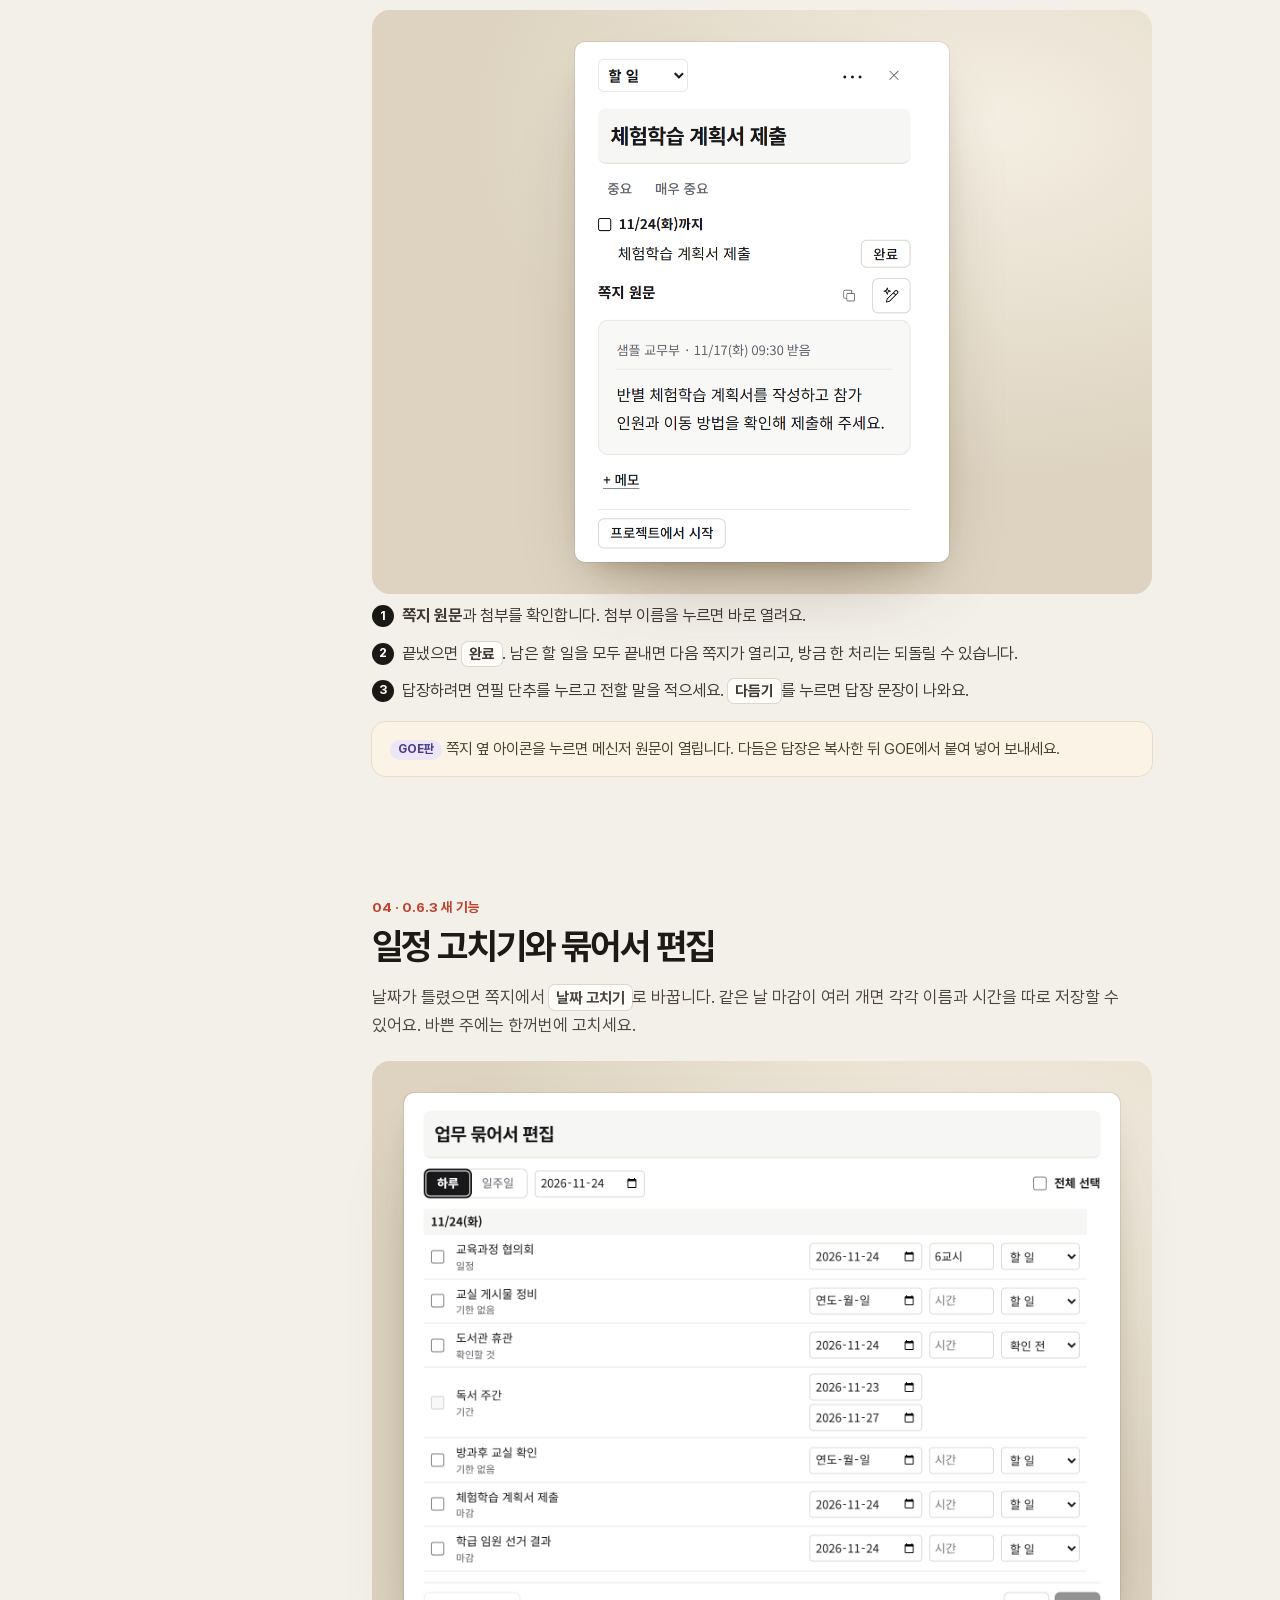
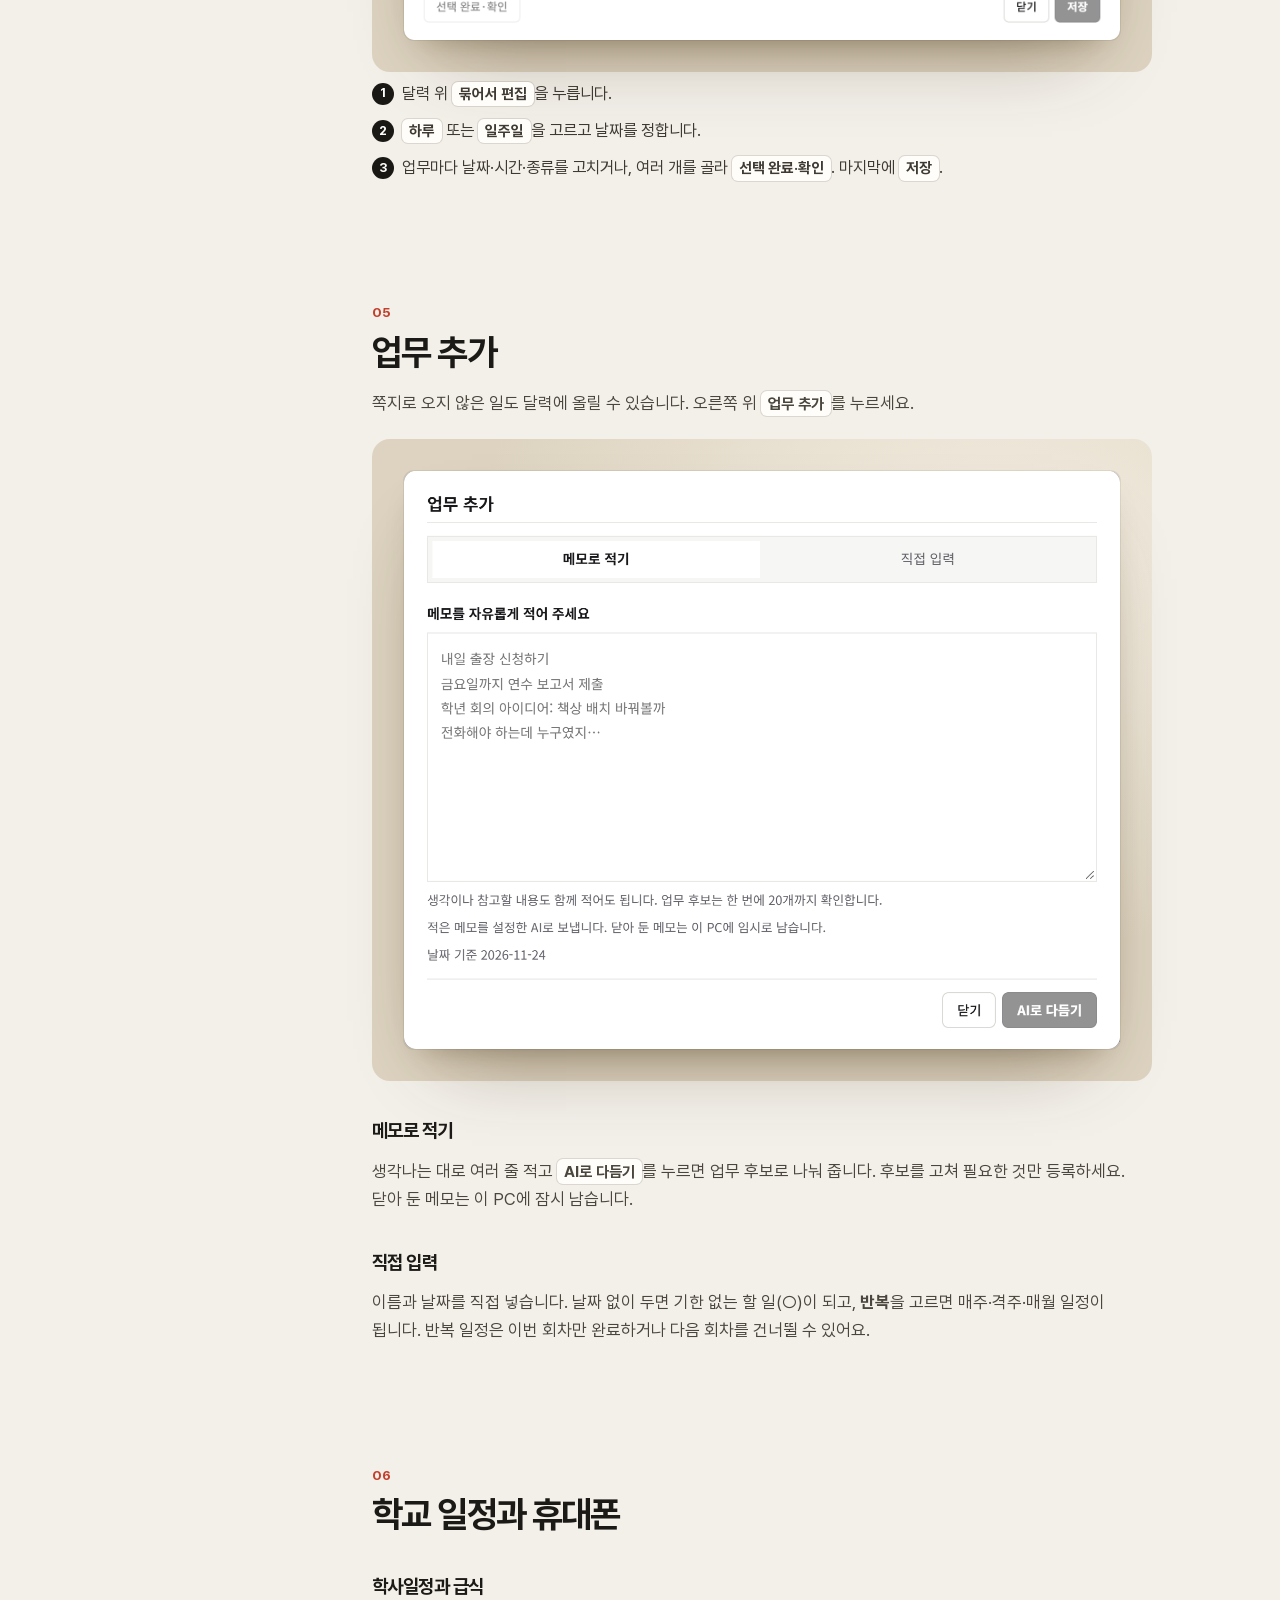
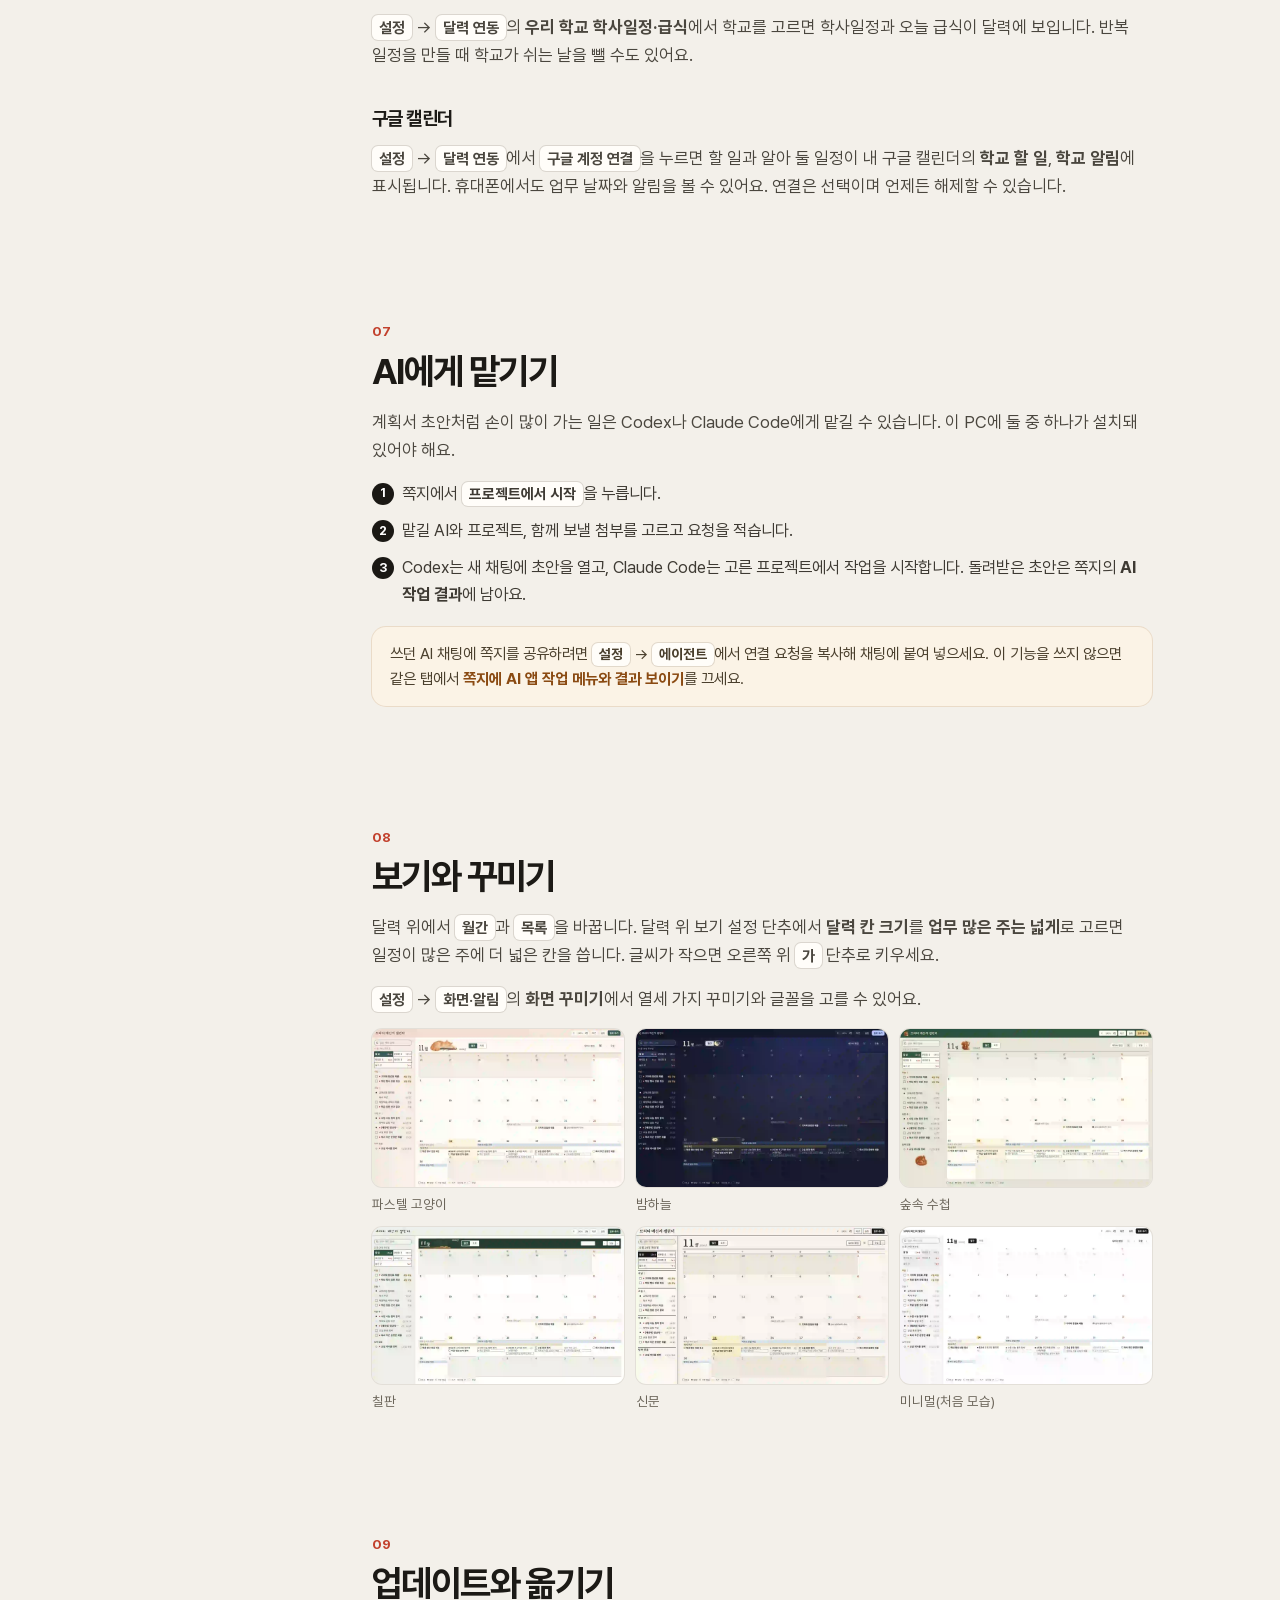
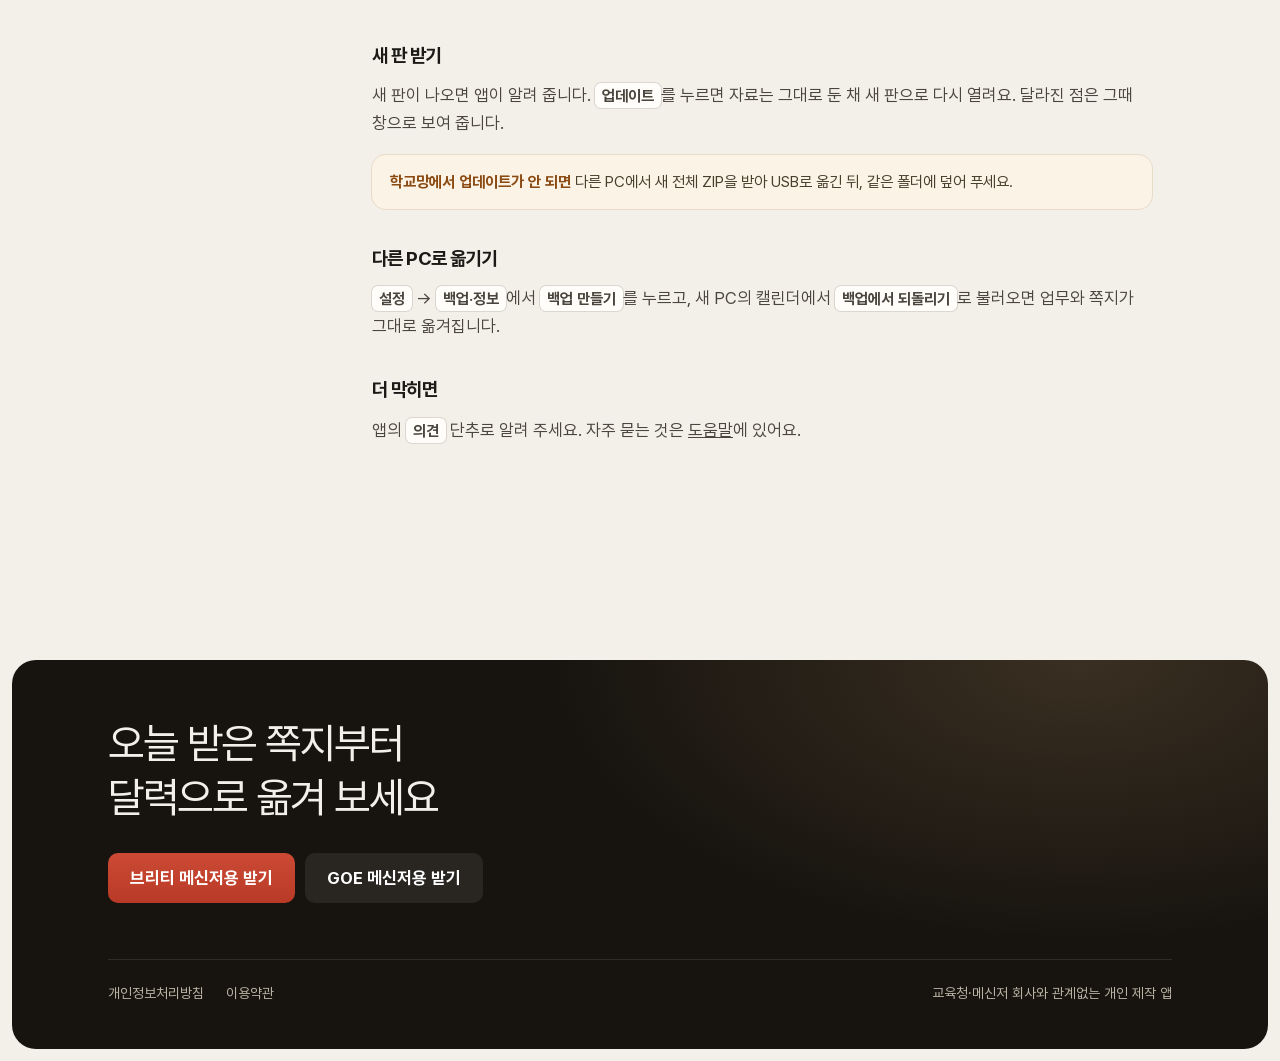
==== commit 010251ee: "첫 화면에 앱 스킨 미리보기와 새 안내 문구 추가" ====
--- a/guide.html
+++ b/guide.html
@@ -25,8 +25,8 @@
   <div></div>
   <div>
     <div class="eyebrow">사용 설명서</div>
-    <h1>처음 켜는 날부터<br><b>매일 쓰는 법까지</b></h1>
-    <p>설치와 연결은 한 번만 하면 됩니다. 그다음부터는 달력을 보고, 쪽지를 확인하고, 끝내면 돼요.</p>
+    <h1>메신저 캘린더<br><b>사용 설명서</b></h1>
+    <p>처음 쓰신다면 AI와 메신저 연결부터 시작하세요. 이미 연결했다면 목차에서 필요한 기능을 바로 찾을 수 있어요.</p>
     <div class="meta"><span>0.6.3 기준</span><span>브리티판·GOE판 공통</span><span>읽는 데 10분</span></div>
   </div>
 </section>
@@ -61,12 +61,12 @@
     <section class="chap" id="setup">
       <div class="num">01</div>
       <h2>처음 시작</h2>
-      <p>받은 ZIP을 풀고, AI를 연결한 다음, 메신저를 연결합니다. 처음 한 번만 하면 되고 15분 정도 걸립니다.</p>
+      <p>받은 ZIP을 풀어 앱을 열고, AI와 메신저를 차례로 연결하세요.</p>
       <h3>열기</h3>
       <ol class="steps">
-        <li><span>받은 ZIP을 오른쪽 클릭해 <span class="ui">모두 압축 풀기</span>. 풀지 않고 안에서 열면 실행되지 않아요.</span></li>
+        <li><span>받은 ZIP을 마우스 오른쪽 버튼으로 누르고 <span class="ui">모두 압축 풀기</span>를 선택하세요.</span></li>
         <li><span>푼 폴더에서 <span class="ui">브리티 메신저 캘린더</span>(GOE판은 <span class="ui">GOE 메신저 캘린더</span>)를 두 번 누릅니다.</span></li>
-        <li><span>파란 <b>Windows의 PC 보호</b> 창이 뜨면 <span class="ui">추가 정보</span> → <span class="ui">실행</span>. 처음 한 번만 나와요.</span></li>
+        <li><span><b>Windows의 PC 보호</b> 창이 뜨면 <span class="ui">추가 정보</span>를 누른 뒤 <span class="ui">실행</span>을 선택하세요.</span></li>
       </ol>
       <h3>AI 연결</h3>
       <p>AI를 먼저 연결하세요. AI 없이 메신저부터 연결하면 쪽지가 날짜 없이 제목 그대로 할 일에 쌓입니다. 위쪽 <span class="ui">AI 연결</span>을 누르고 아래에서 하나를 고릅니다.</p>
@@ -81,8 +81,8 @@
       </table>
       <ol class="steps">
         <li><span>키 방식이면 <span class="ui">처음 설정 안내 ↗</span>를 따라 키를 만듭니다.</span></li>
-        <li><span>키 칸에 붙여 넣고 <span class="ui">연결 시험 및 저장</span>. 가짜 쪽지 한 건으로 시험합니다.</span></li>
-        <li><span><b>연결 시험을 통과했습니다</b>가 나오면 끝. 새 쪽지 자동 분류도 함께 켜집니다.</span></li>
+        <li><span>키를 붙여 넣고 <span class="ui">연결 시험 및 저장</span>을 누르세요. 연결 시험에는 예시 쪽지를 사용해요.</span></li>
+        <li><span><b>연결 시험을 통과했습니다</b>가 나오면 새 쪽지 자동 분류도 함께 켜져요.</span></li>
       </ol>
       <h3>메신저 연결</h3>
       <ol class="steps">
@@ -96,7 +96,7 @@
     <section class="chap" id="screen">
       <div class="num">02</div>
       <h2>화면 읽는 법</h2>
-      <p>왼쪽은 해야 할 것, 오른쪽은 날짜입니다. 왼쪽 목록은 지남·오늘·이번 주 순서로 나뉘고, 기한이 지난 일은 끝낼 때까지 맨 위에 남아요.</p>
+      <p>오늘 무엇부터 해야 할지 보려면 왼쪽 목록을, 날짜별 일정을 보려면 오른쪽 달력을 확인하세요. 기한이 지난 일은 끝낼 때까지 목록 맨 위에 남아요.</p>
       <div class="fig"><img src="img/hero-tight.webp" alt="메신저 캘린더 전체 화면" loading="lazy"></div>
       <h3>왼쪽 위 다섯 칸</h3>
       <ul class="legend">
@@ -109,8 +109,8 @@
       <h3>달력의 표시</h3>
       <ul class="legend">
         <li><b>□ 마감</b>그날까지 끝낼 일. 지나도 끝낼 때까지 남아요.</li>
-        <li><b>● 일정</b>그날 있는 일. 날짜가 지나면 처리한 것으로.</li>
-        <li><b>○ 기한 없음</b>날짜 없이 받은 일. 오늘 칸에 따라와요.</li>
+        <li><b>● 일정</b>그날 있는 일이에요. 날짜가 지나면 ‘처리한 것’에 보여요.</li>
+        <li><b>○ 기한 없음</b>마감 날짜가 없는 일이에요. 완료할 때까지 오늘 칸에 보여요.</li>
         <li><b>색 띠</b>여러 날에 걸친 기간(주간 행사 등).</li>
         <li><b>점선</b>AI가 찾은 후보. 확인하면 확정돼요.</li>
         <li><b>파랑·빨강</b>중요한 업무, 매우 중요한 업무.</li>
@@ -125,7 +125,7 @@
       <ol class="steps">
         <li><span><b>쪽지 원문</b>과 첨부를 확인합니다. 첨부 이름을 누르면 바로 열려요.</span></li>
         <li><span>끝냈으면 <span class="ui">완료</span>. 남은 할 일을 모두 끝내면 다음 쪽지가 열리고, 방금 한 처리는 되돌릴 수 있습니다.</span></li>
-        <li><span>답장하려면 연필 단추를 눌러 할 말을 적거나 마이크로 말하고, <span class="ui">다듬기</span>로 문장을 고칩니다.</span></li>
+        <li><span>답장하려면 연필 단추를 누르고 전할 말을 적으세요. <span class="ui">다듬기</span>를 누르면 답장 문장이 나와요.</span></li>
       </ol>
       <div class="tip"><span class="ed goe">GOE판</span>쪽지 옆 아이콘을 누르면 메신저 원문이 열립니다. 다듬은 답장은 복사한 뒤 GOE에서 붙여 넣어 보내세요.</div>
     </section>
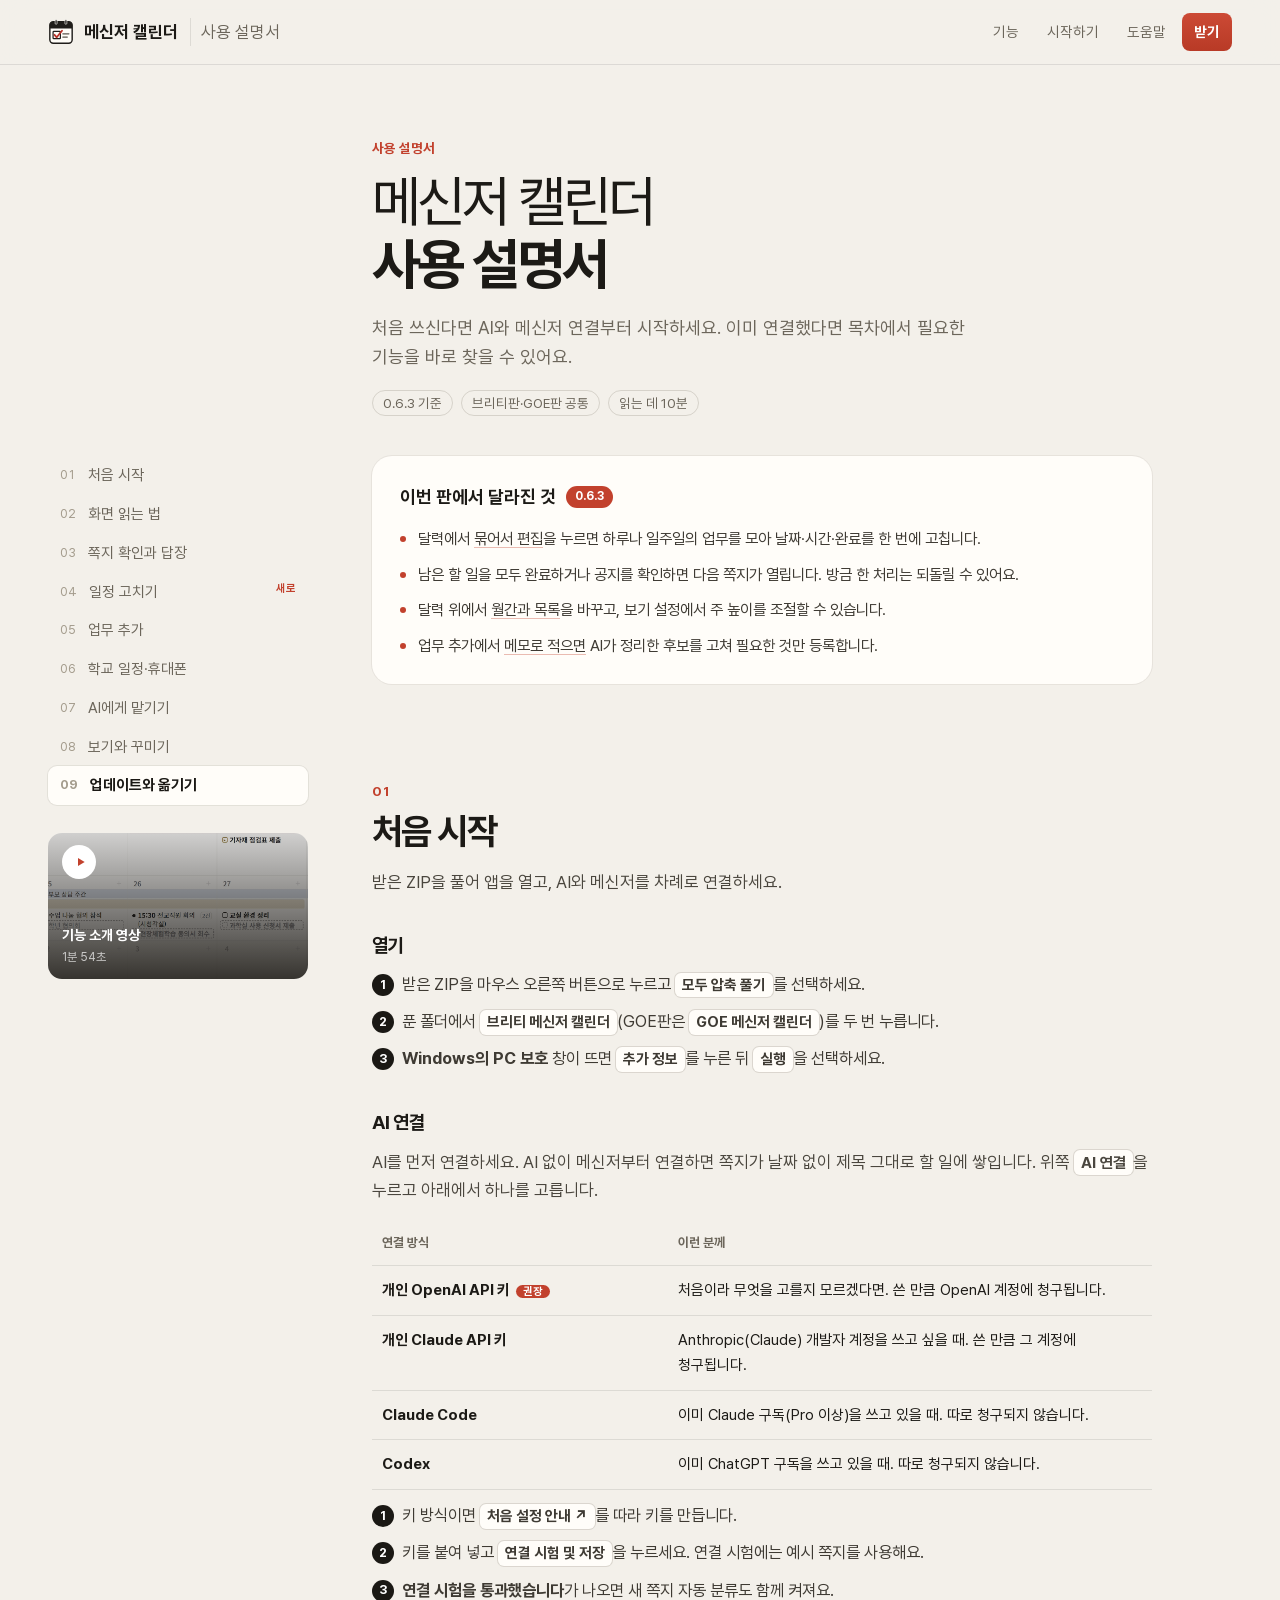
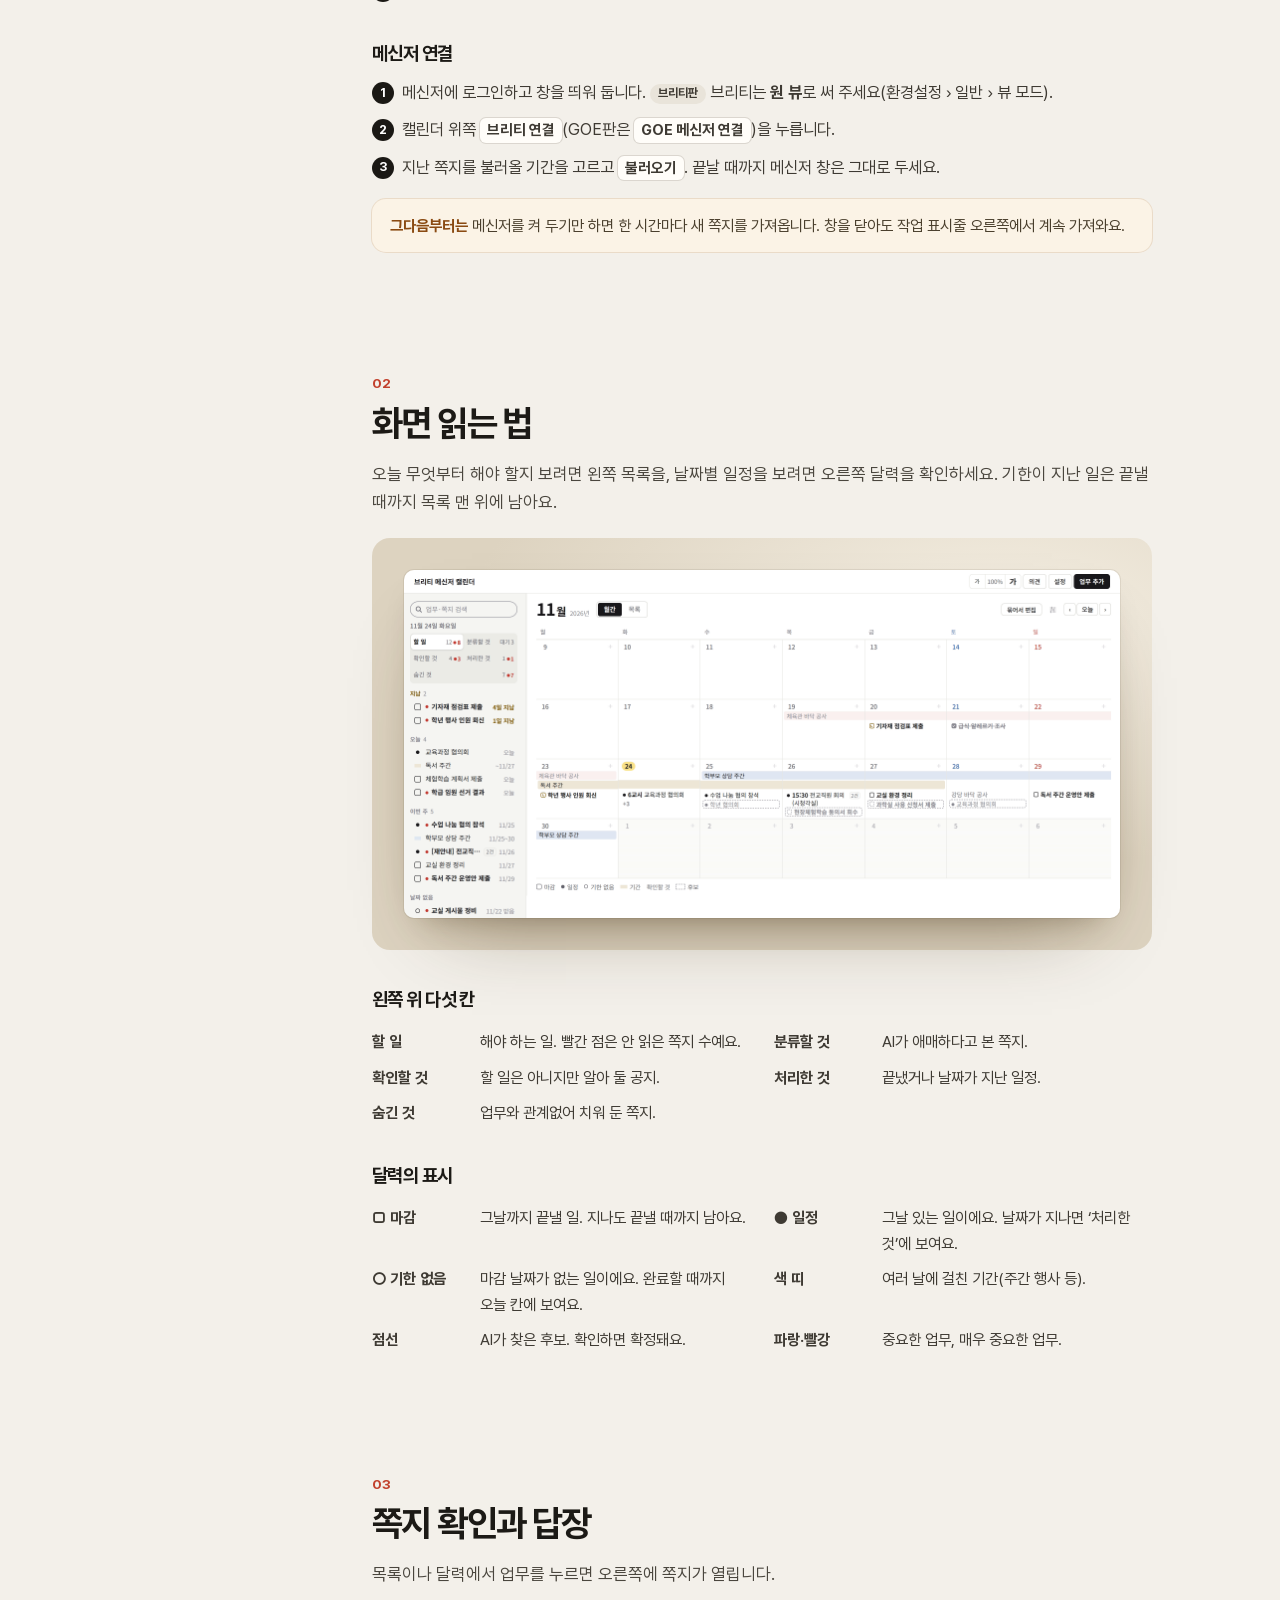
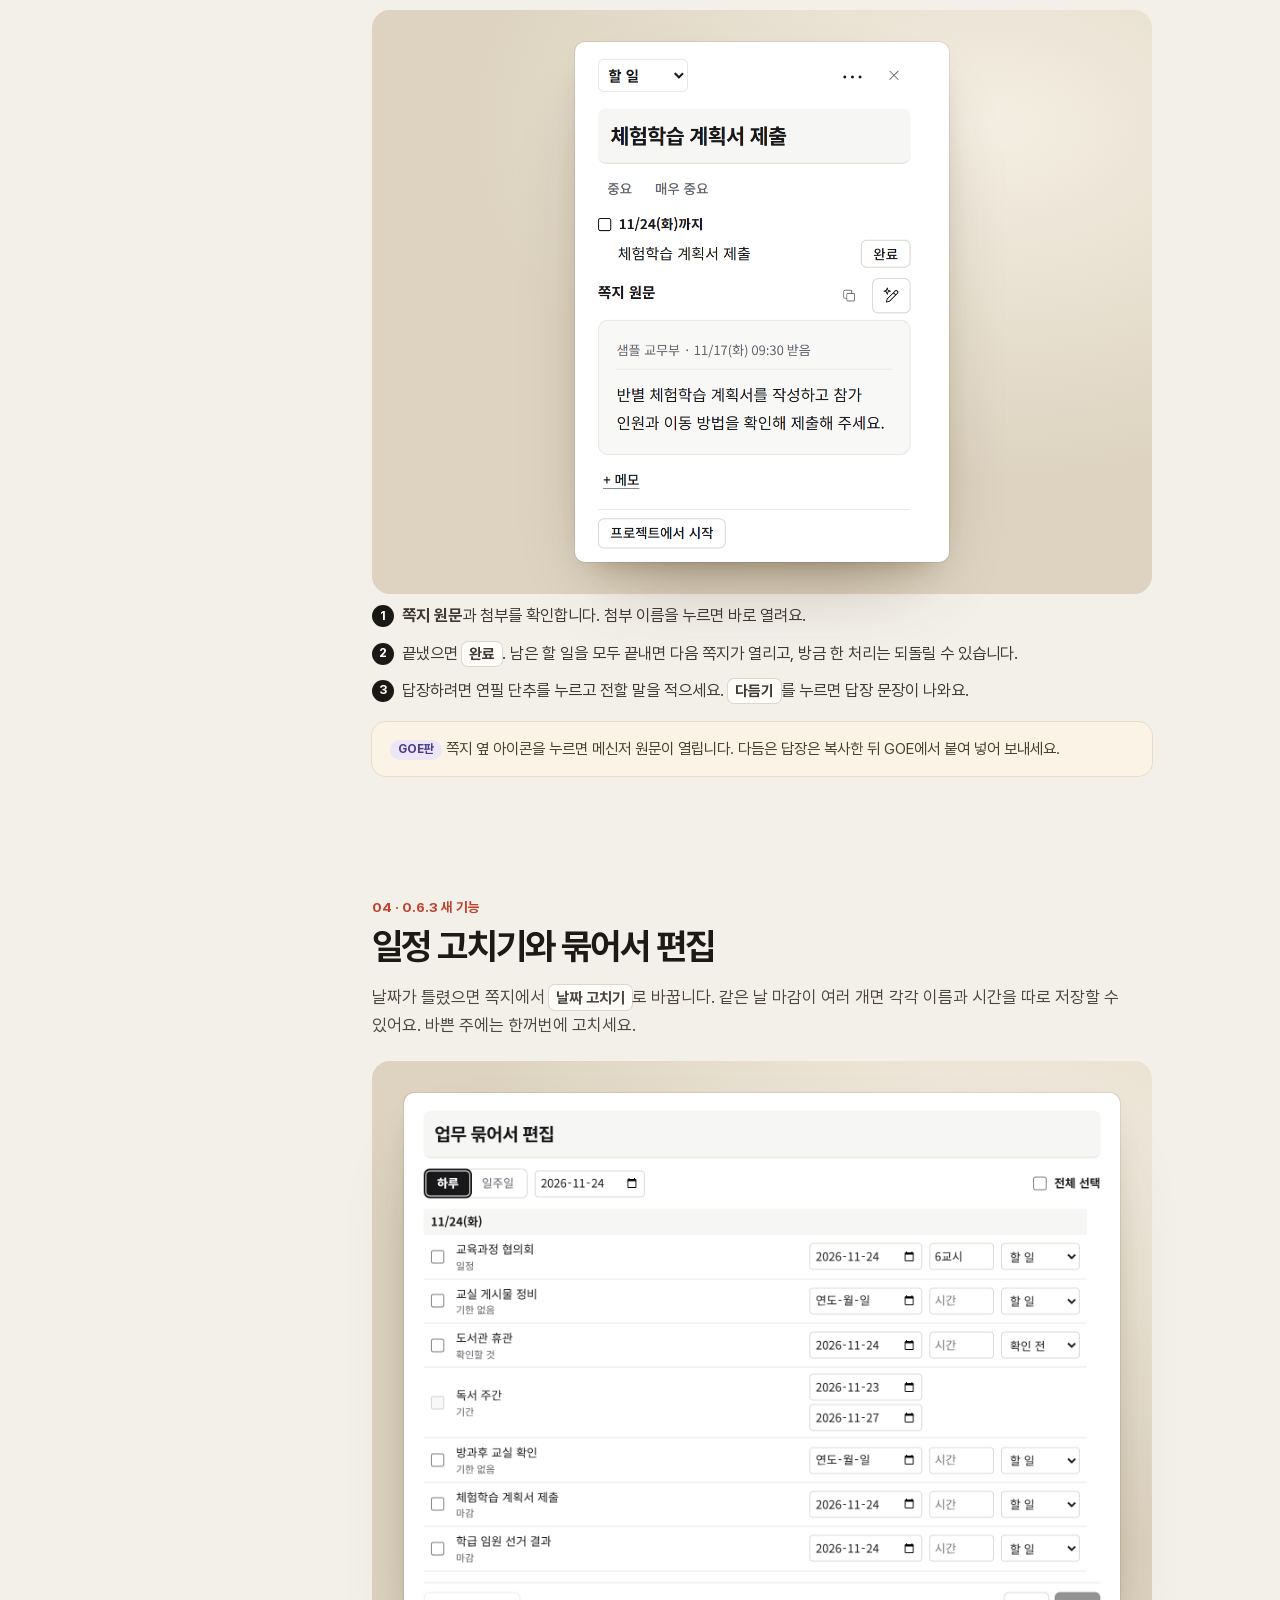
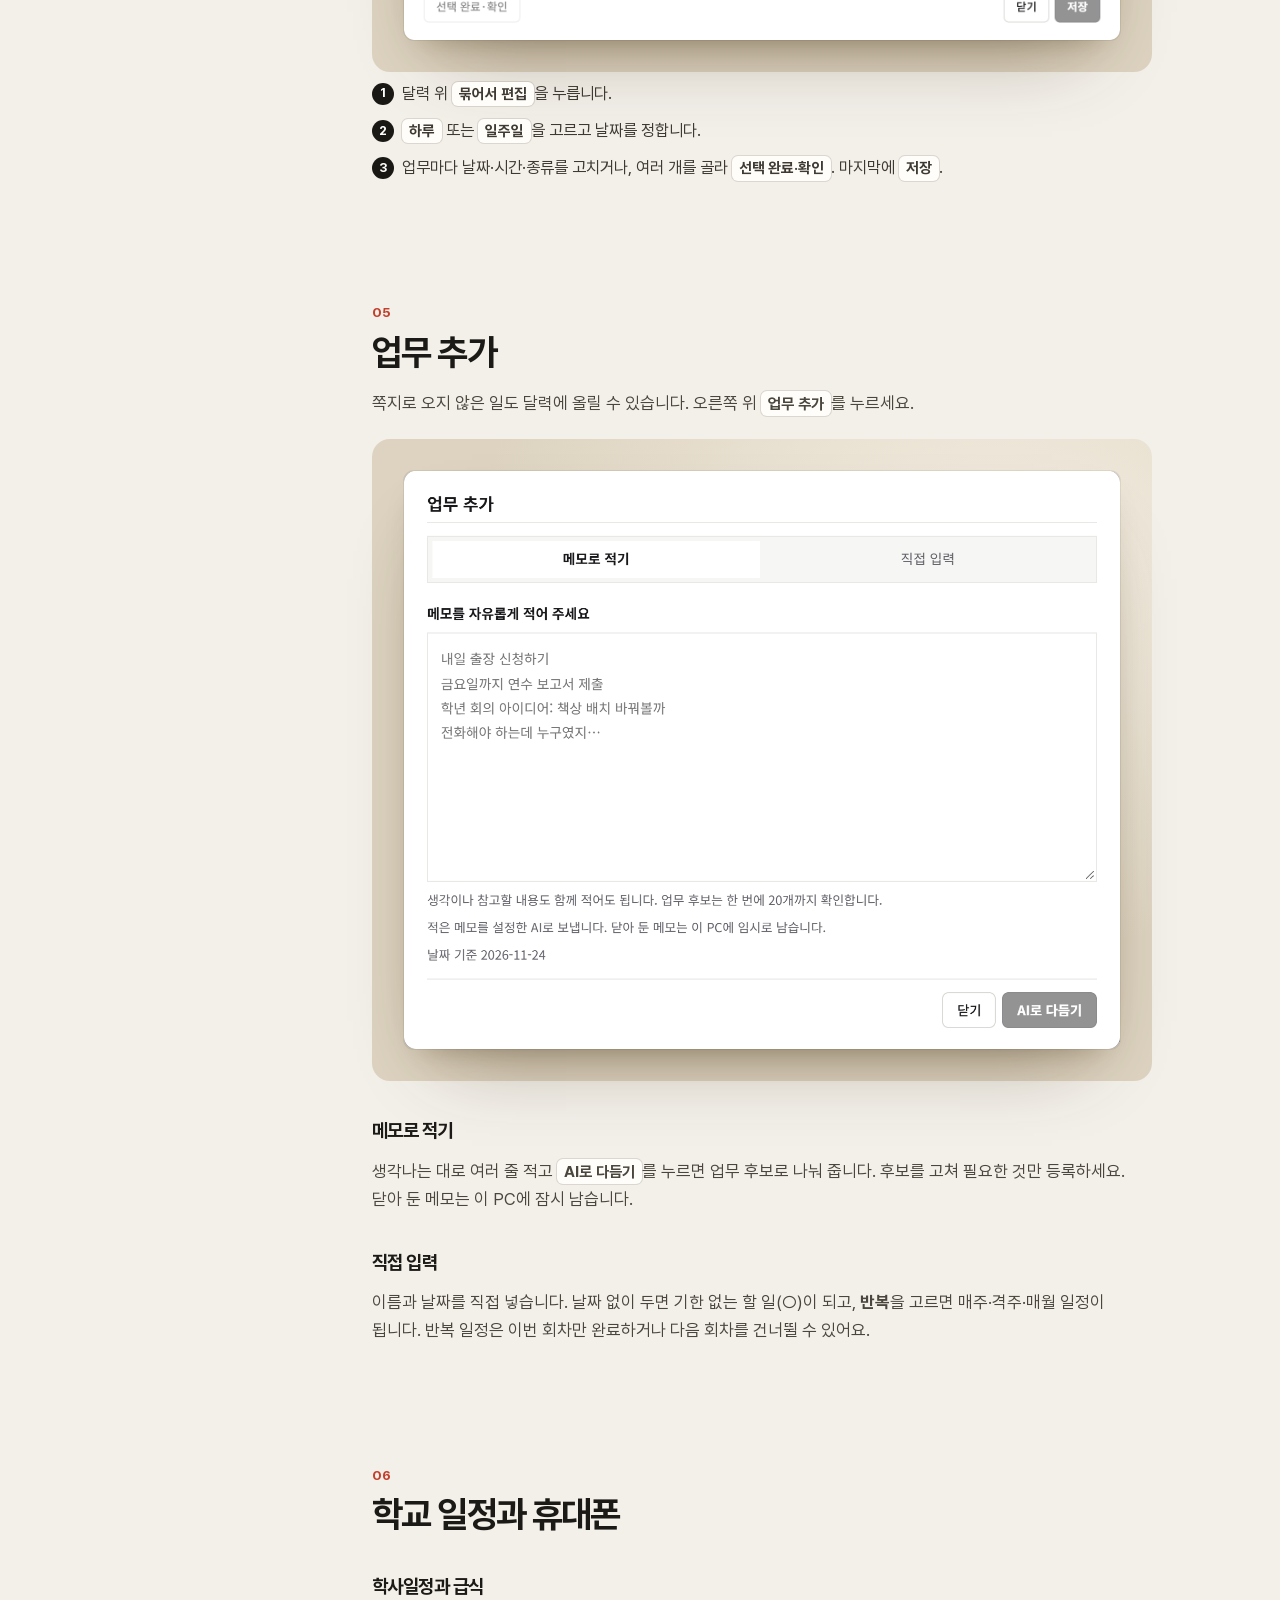
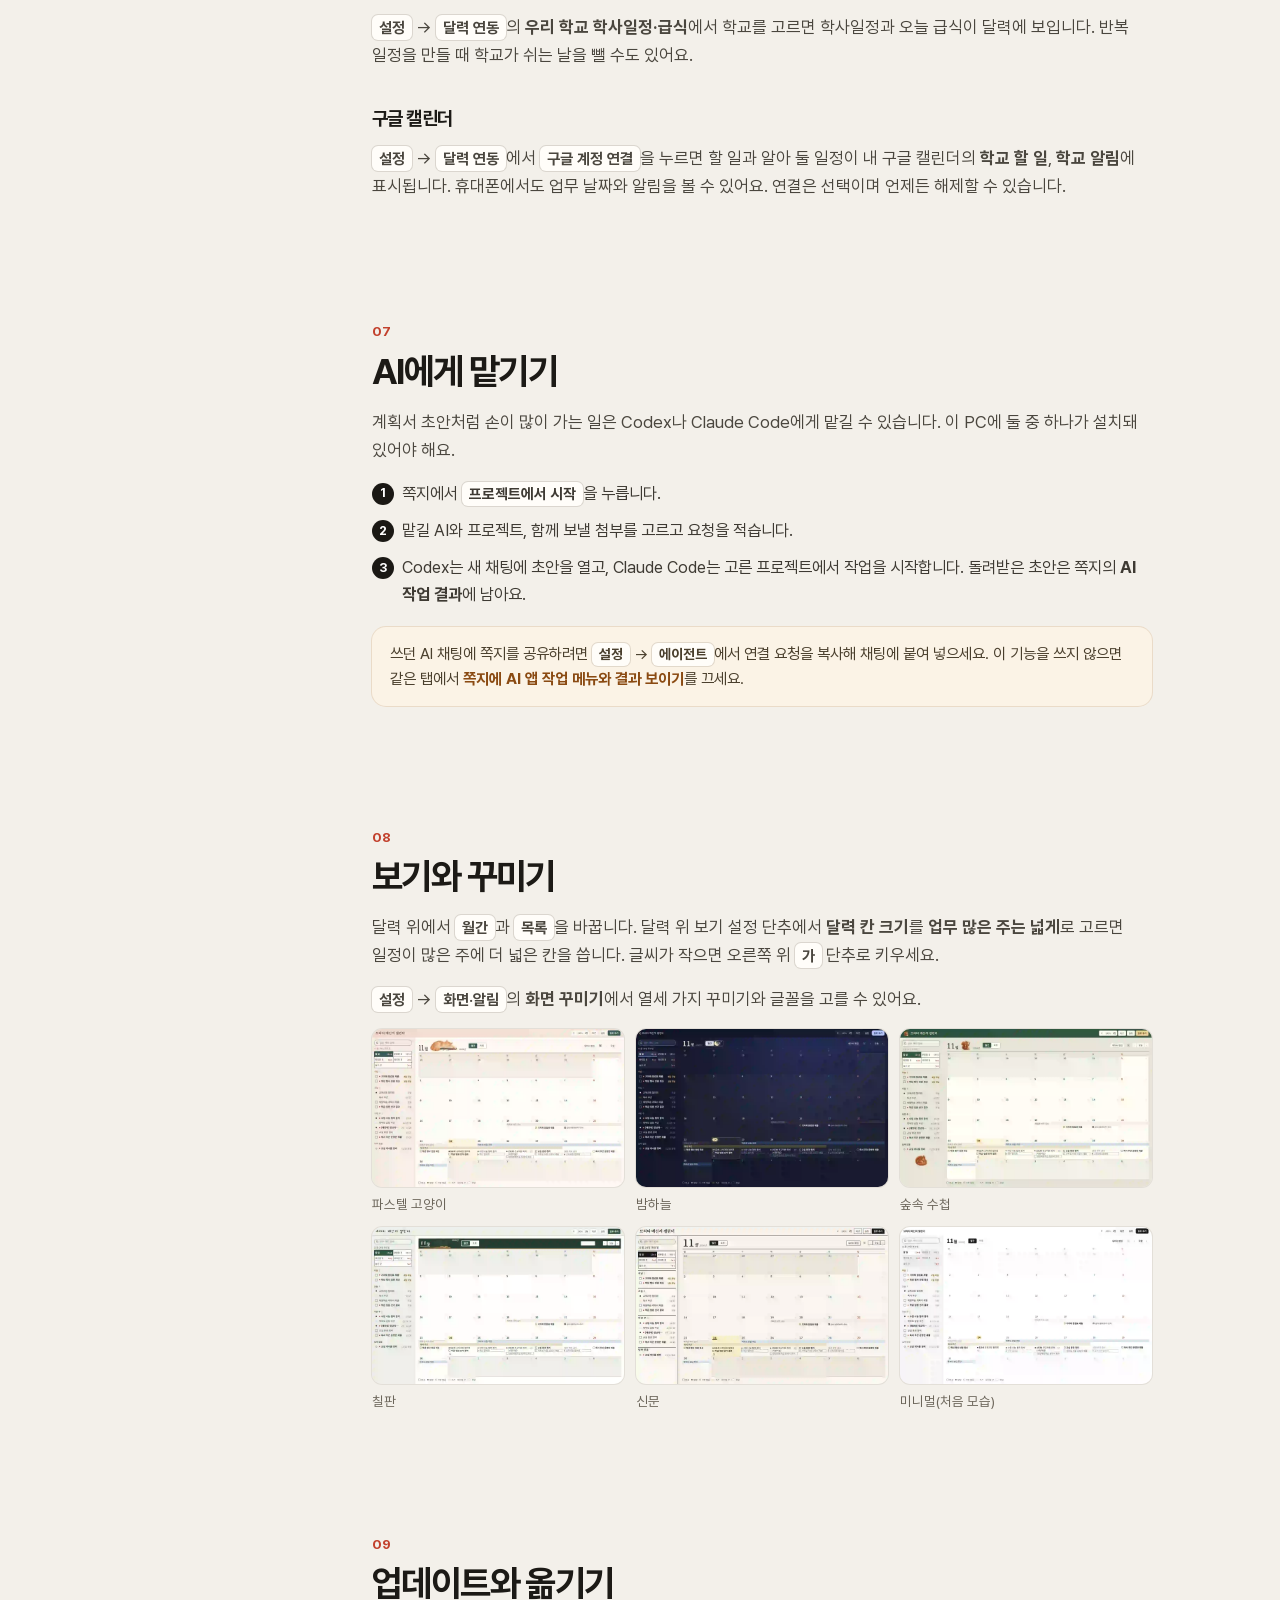
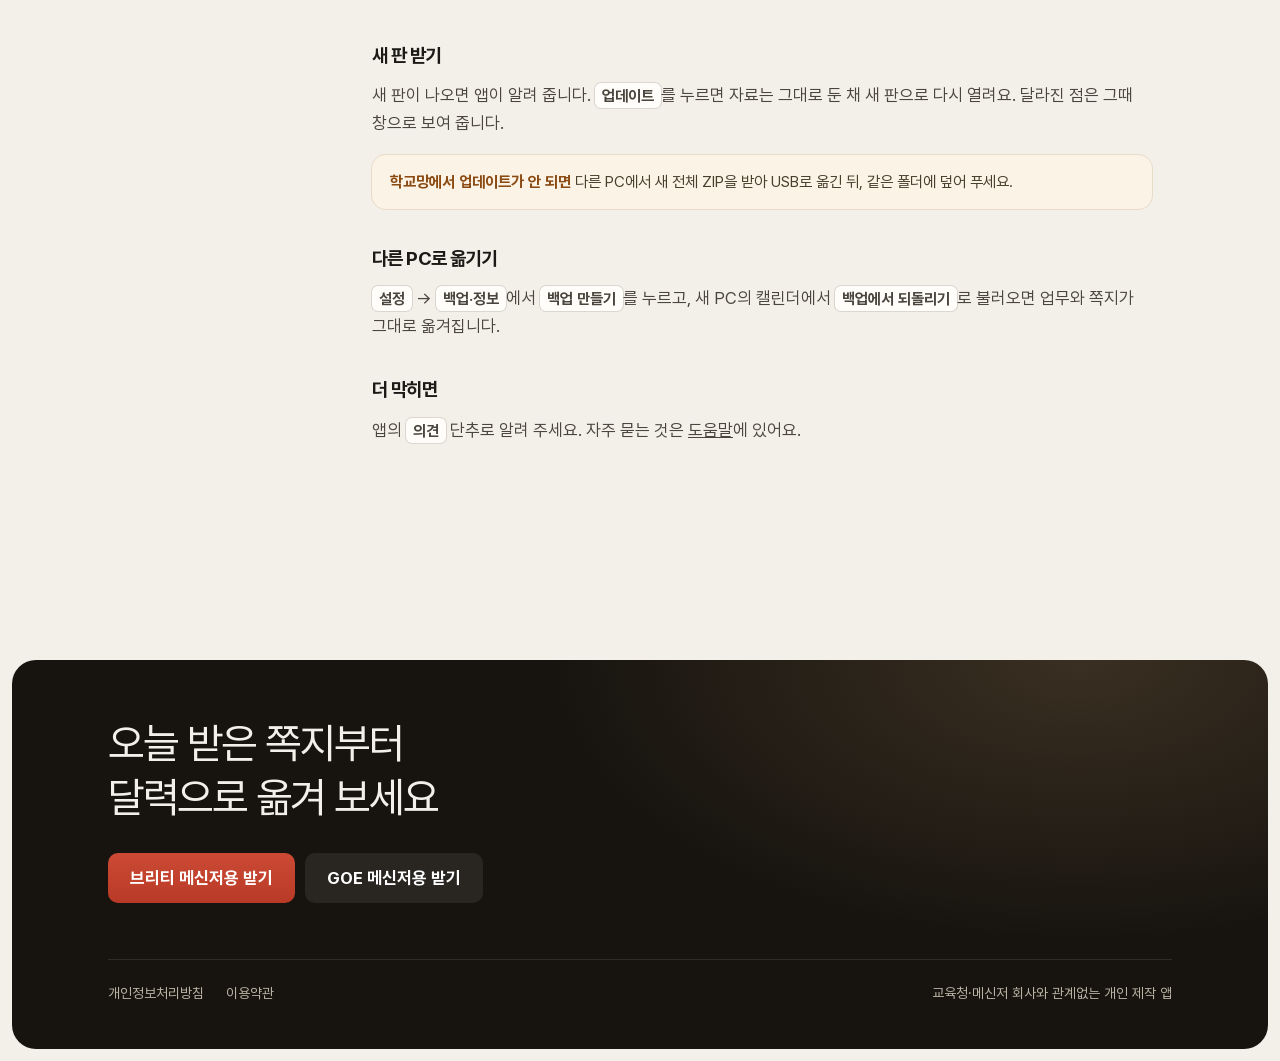
==== commit e229df59: "기능 소개 영상을 공개 안내 사이트에 연결" ====
--- a/guide.html
+++ b/guide.html
@@ -44,7 +44,7 @@
       <li><a href="#look">보기와 꾸미기</a></li>
       <li><a href="#keep">업데이트와 옮기기</a></li>
     </ol>
-    <a class="side-video" href="index.html#start"><i></i><span>사용법 영상<small>곧 공개합니다</small></span></a>
+    <a class="side-video" href="https://youtu.be/-YGmh5g8524"><i></i><span>기능 소개 영상<small>1분 54초</small></span></a>
   </aside>
 
   <article class="doc">
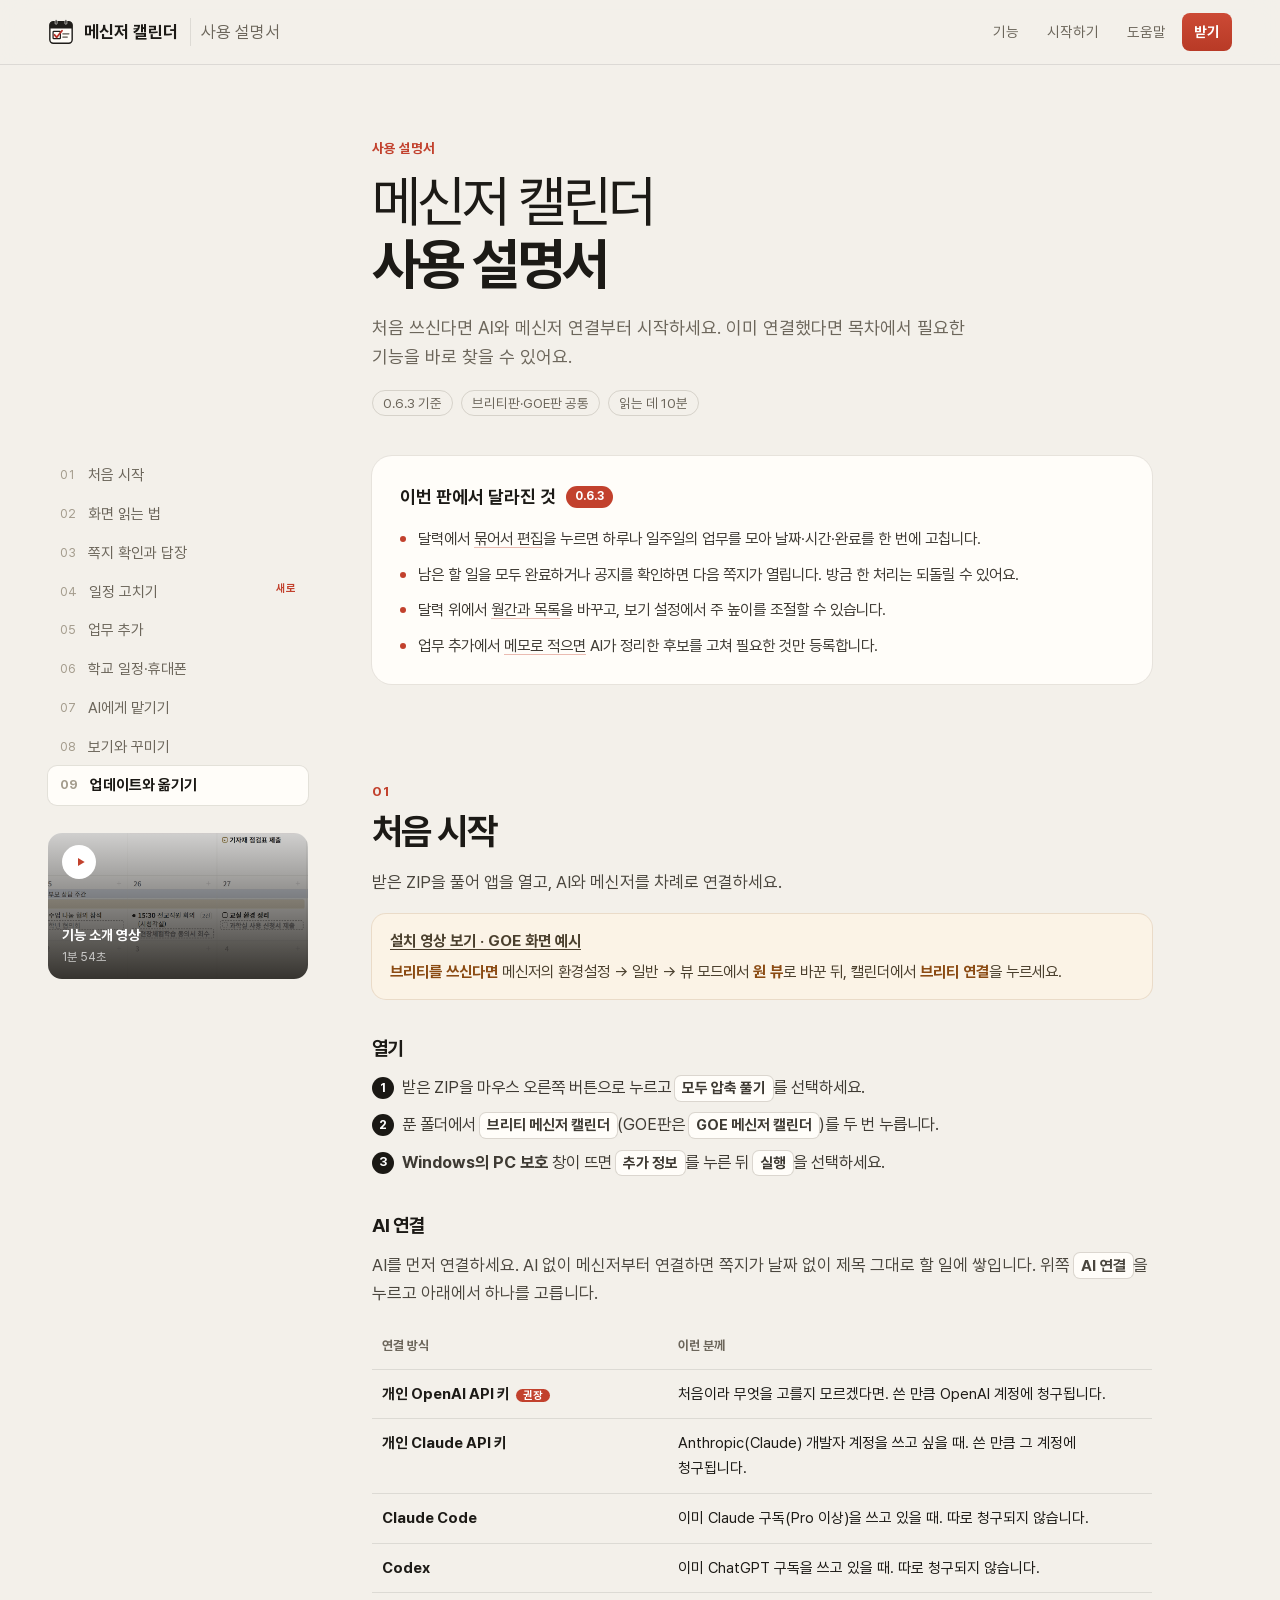
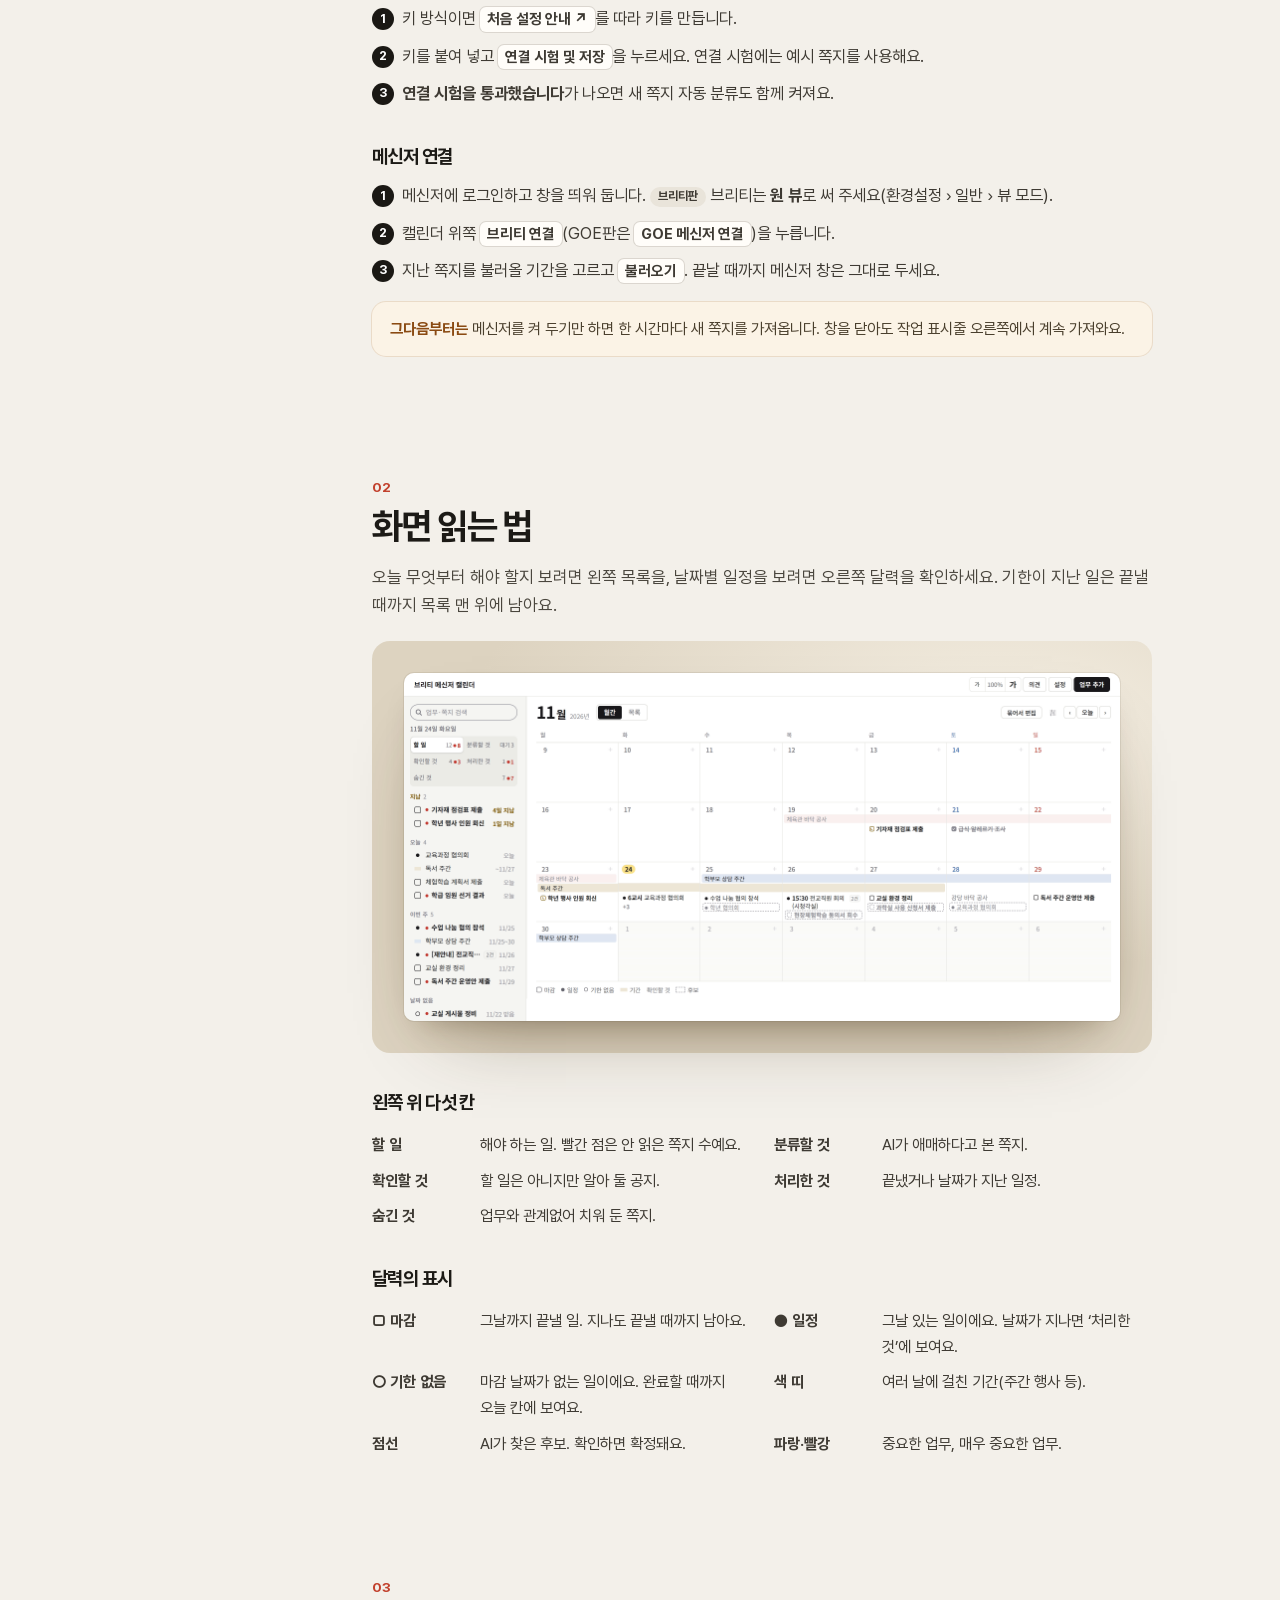
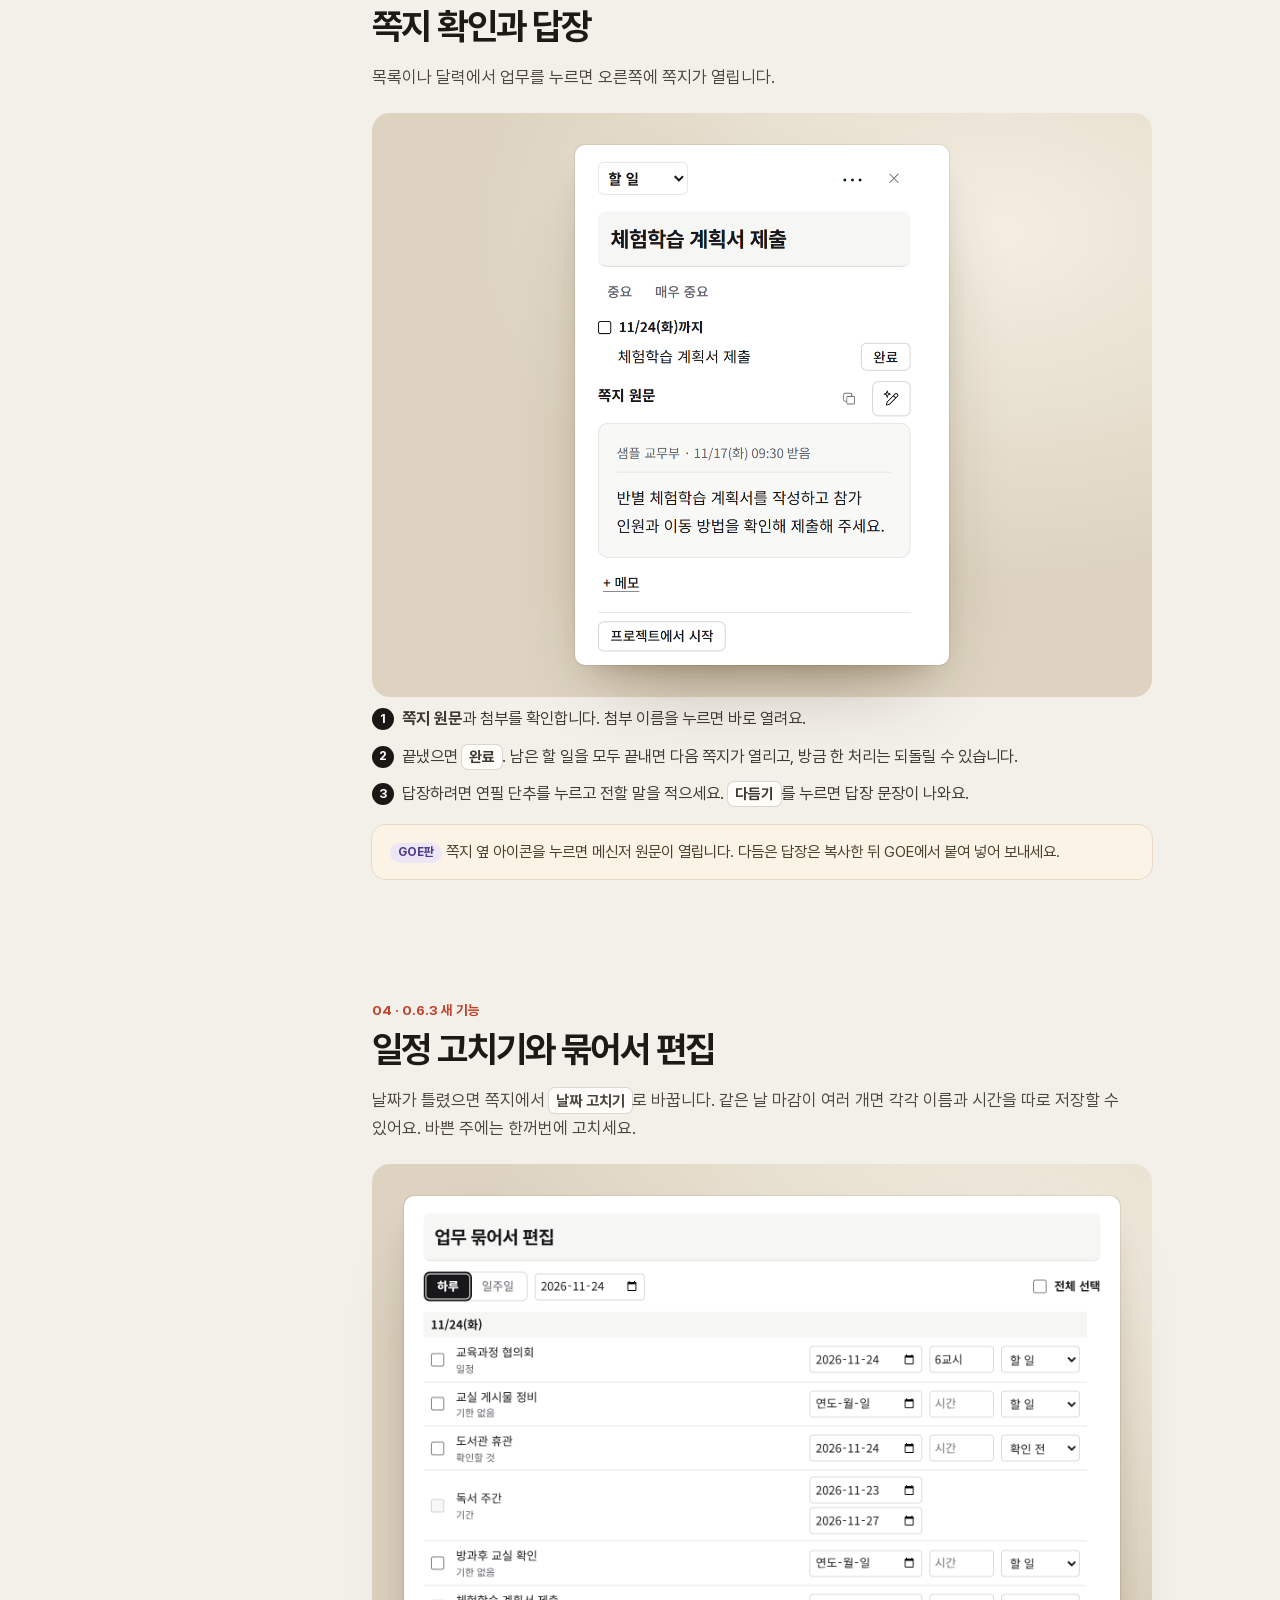
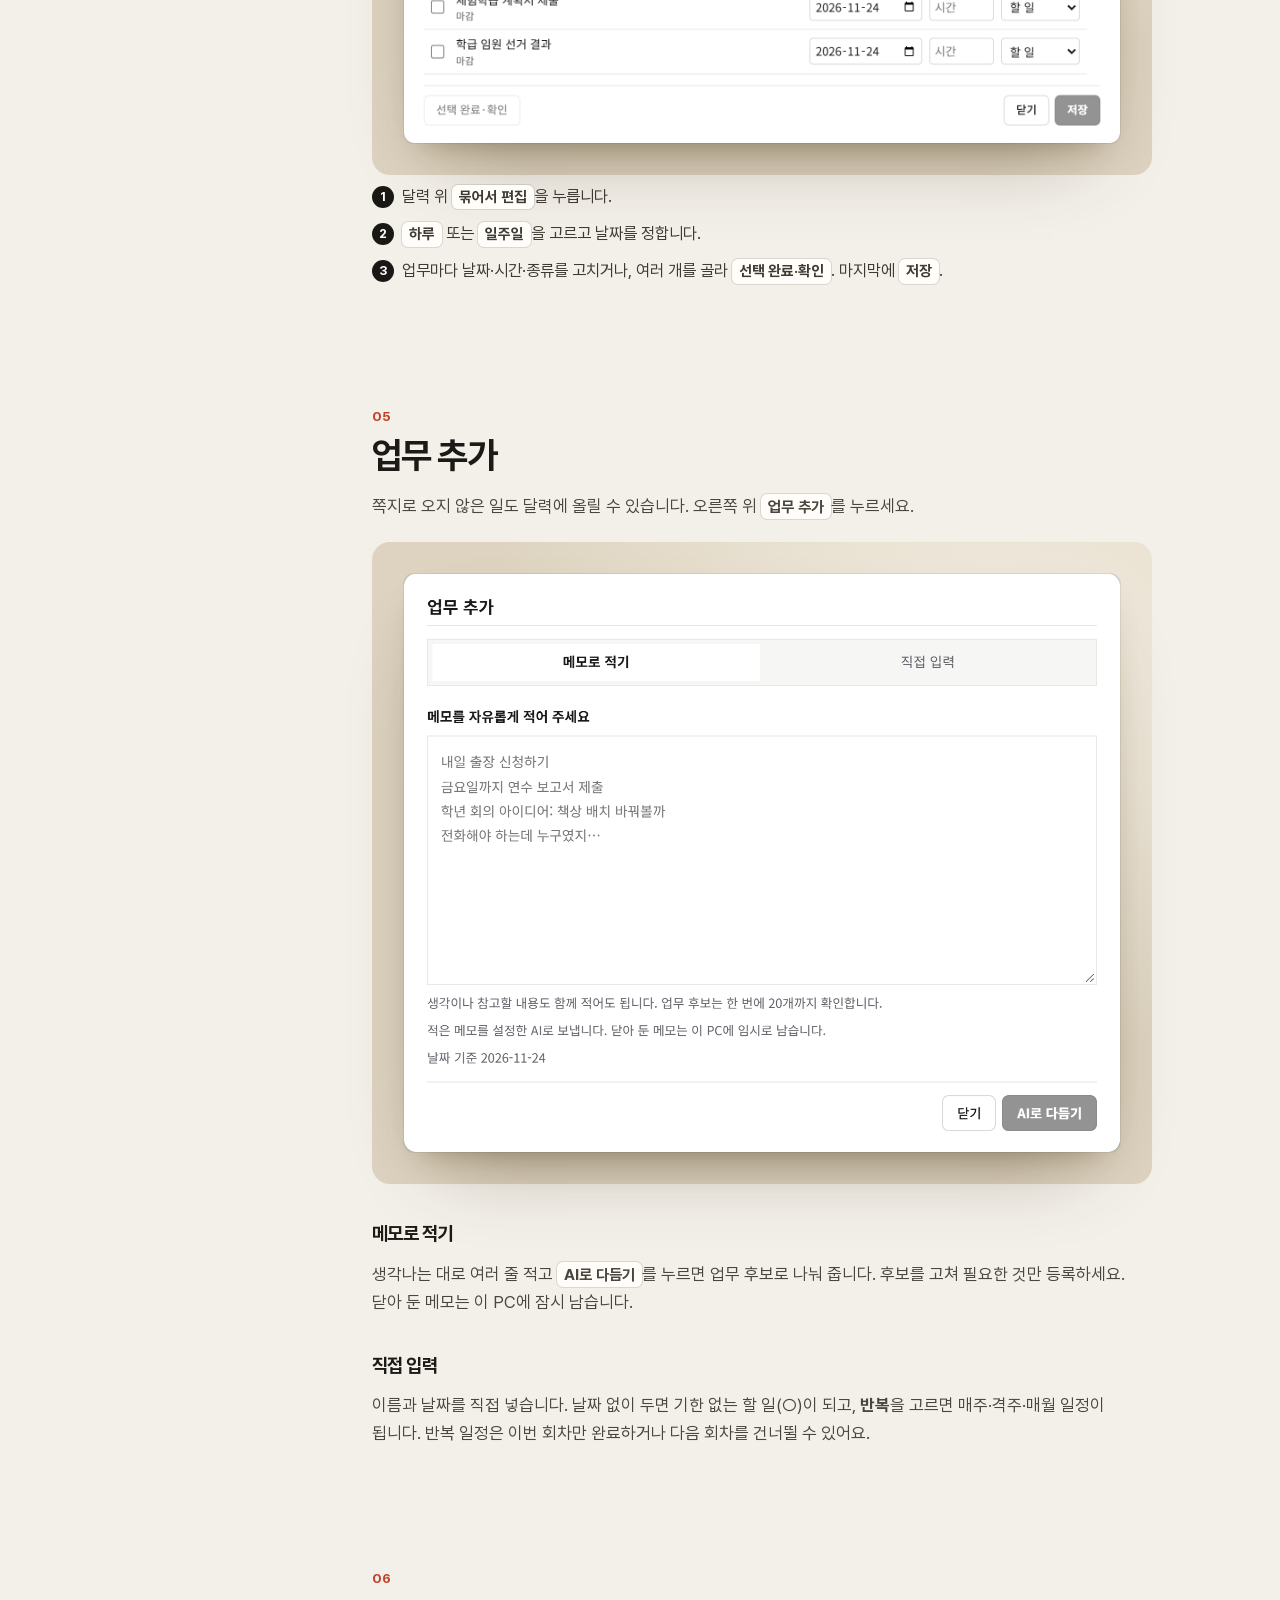
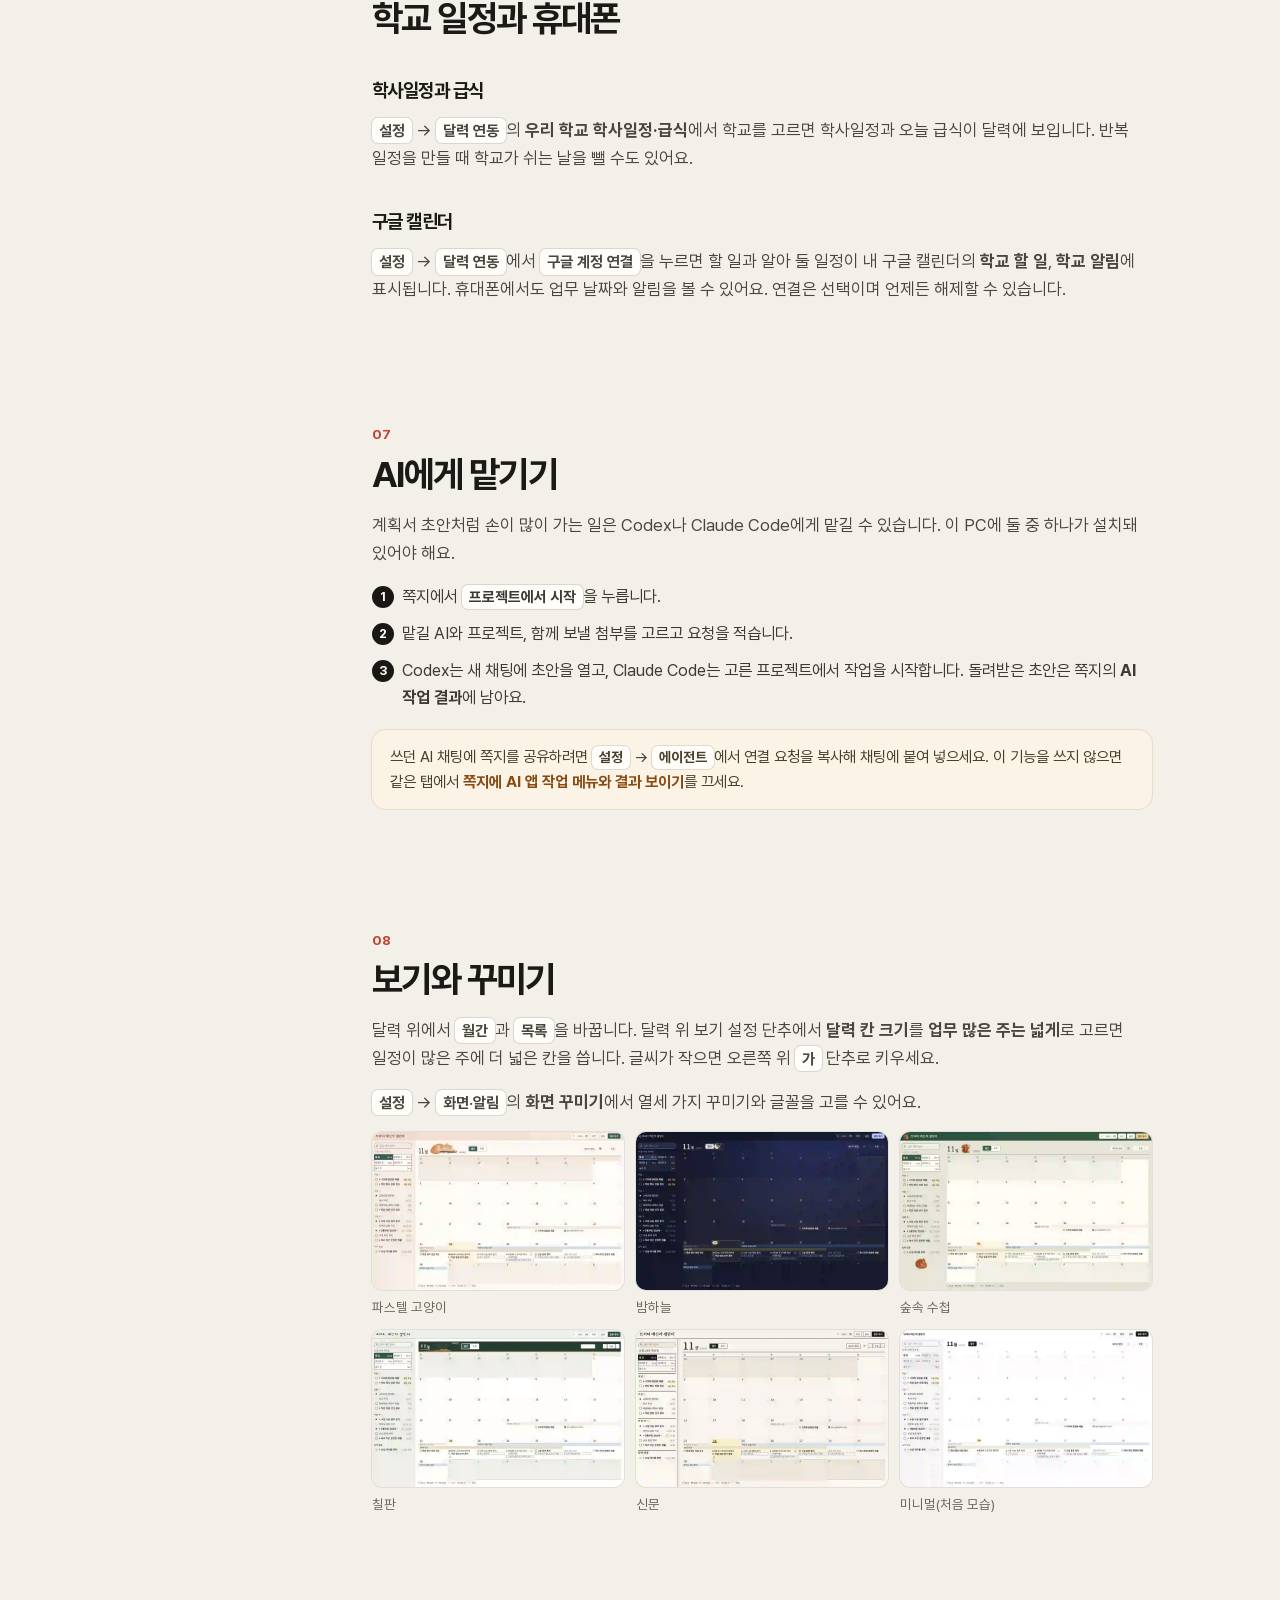
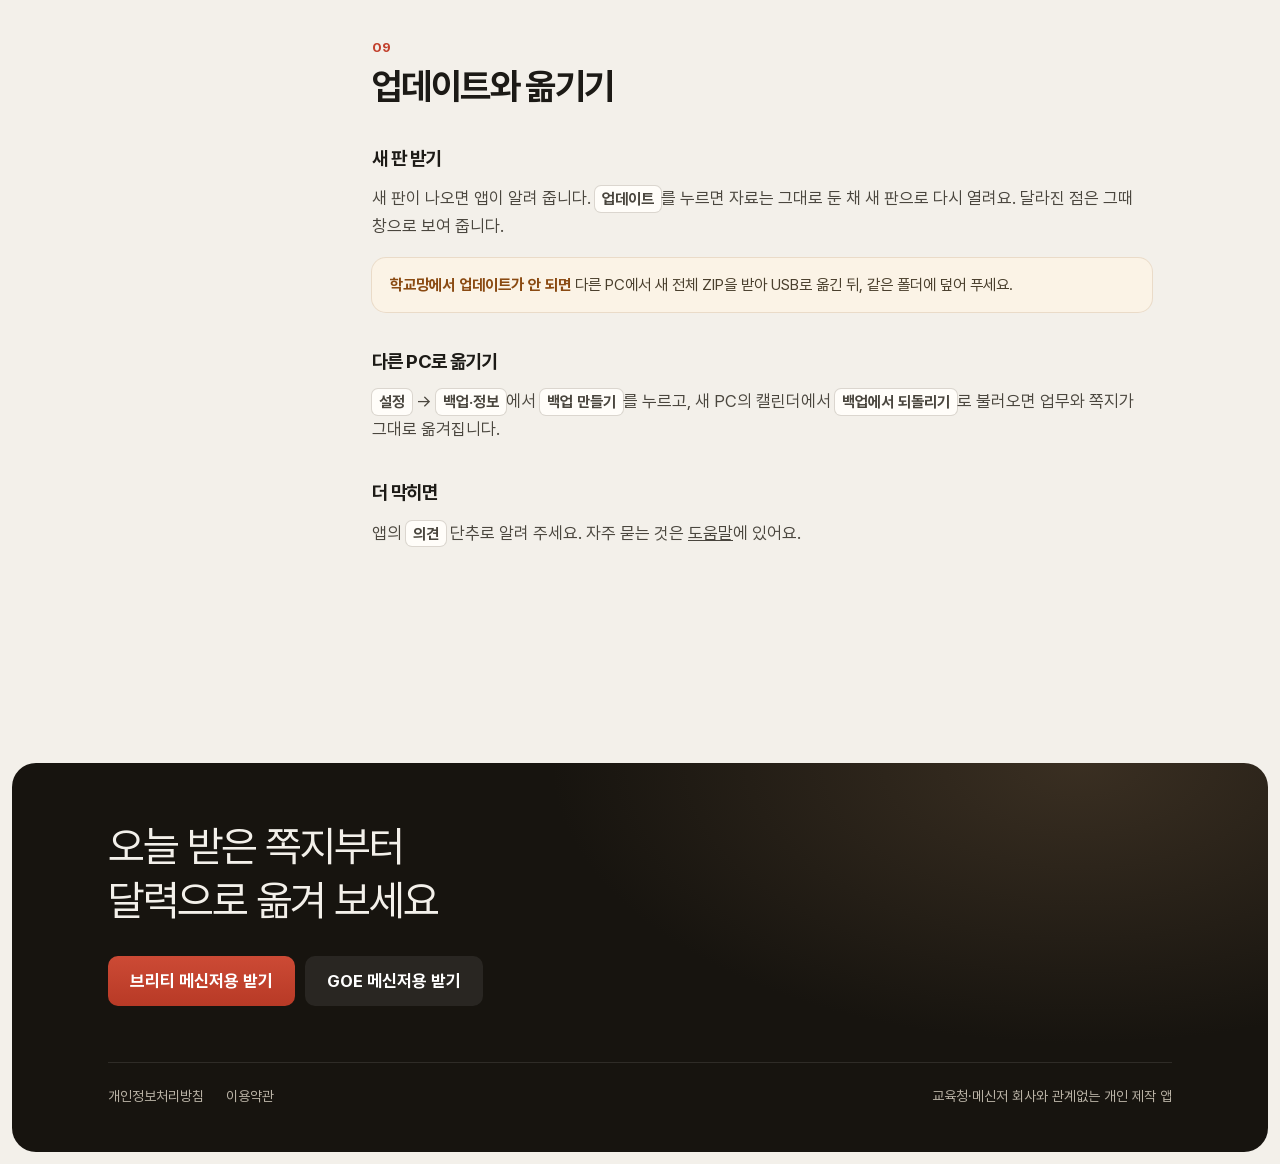
==== commit 1135ad8a: "공통 설치 영상과 브리티 원 뷰 안내 연결" ====
--- a/guide.html
+++ b/guide.html
@@ -7,7 +7,7 @@
 <meta name="description" content="메신저 캘린더 사용 설명서: 설치, 연결, 쪽지 확인과 답장, 일정 정리, 업무 추가, AI에게 맡기기">
 <link rel="icon" href="img/app.svg">
 <link rel="stylesheet" href="style.css">
-<link rel="stylesheet" href="guide.css">
+<link rel="stylesheet" href="guide.css?v=install">
 </head>
 <body>
 
@@ -44,7 +44,7 @@
       <li><a href="#look">보기와 꾸미기</a></li>
       <li><a href="#keep">업데이트와 옮기기</a></li>
     </ol>
-    <a class="side-video" href="https://youtu.be/-YGmh5g8524"><i></i><span>기능 소개 영상<small>1분 54초</small></span></a>
+    <a class="side-video" href="https://youtu.be/txckUF8Gg6w"><i></i><span>기능 소개 영상<small>1분 54초</small></span></a>
   </aside>
 
   <article class="doc">
@@ -62,6 +62,10 @@
       <div class="num">01</div>
       <h2>처음 시작</h2>
       <p>받은 ZIP을 풀어 앱을 열고, AI와 메신저를 차례로 연결하세요.</p>
+      <div class="tip install-guide">
+        <p><a href="https://youtu.be/_hH_5xYOfBw" aria-describedby="guide-install-brity">설치 영상 보기 · GOE 화면 예시</a></p>
+        <p id="guide-install-brity"><b>브리티를 쓰신다면</b> 메신저의 환경설정 → 일반 → 뷰 모드에서 <b>원 뷰</b>로 바꾼 뒤, 캘린더에서 <b>브리티 연결</b>을 누르세요.</p>
+      </div>
       <h3>열기</h3>
       <ol class="steps">
         <li><span>받은 ZIP을 마우스 오른쪽 버튼으로 누르고 <span class="ui">모두 압축 풀기</span>를 선택하세요.</span></li>
--- a/style.css
+++ b/style.css
@@ -59,22 +59,30 @@
 .get-card a span { margin-left: auto; font-weight: 400; font-size: 13px; opacity: .8; }
 
 /* 아래 구역 */
-.intro { padding-top: 150px; padding-bottom: 40px; }
-.intro p { font-size: clamp(26px, 3.2vw, 40px); line-height: 1.45; letter-spacing: -.035em; margin: 0; max-width: 900px; }
-.intro p em { font-style: normal; color: var(--ink-2); }
-
-.rows { padding-top: 110px; padding-bottom: 40px; display: grid; gap: 28px; }
-.row { display: grid; grid-template-columns: minmax(0, 4fr) minmax(0, 7fr); border-radius: 22px; overflow: hidden; background: var(--card); min-height: 460px; }
-.row .text { padding: 48px 44px; display: flex; flex-direction: column; justify-content: flex-end; }
-.row .k { font-size: 13.5px; font-weight: 700; color: var(--accent); margin-bottom: 12px; }
-.row h3 { font-size: clamp(26px, 2.6vw, 34px); line-height: 1.3; letter-spacing: -.035em; margin: 0 0 12px; font-weight: 700; }
-.row p { margin: 0; color: var(--ink-2); font-size: 16.5px; }
-.row .pic { position: relative; background: linear-gradient(160deg, var(--sand-1), var(--sand-2)); overflow: hidden; }
-.row .pic::after { content: ''; position: absolute; inset: 0; background: var(--grain); }
-.row .pic img { position: absolute; border-radius: 10px; box-shadow: 0 30px 60px -30px rgba(70, 50, 20, .6), 0 0 0 1px rgba(0, 0, 0, .05); }
-.row .pic.p1 img { left: 12%; top: 48px; width: 46%; }
-.row .pic.p2 img { left: 14%; top: 48px; width: 62%; }
-.row .pic.p3 img { left: 8%; top: 48px; width: 108%; }
+.rows { padding-top: clamp(64px, 8vw, 112px); padding-bottom: 36px; display: grid; gap: 20px; scroll-margin-top: 24px; }
+.features-title { margin: 0 0 4px; font-size: clamp(30px, 4vw, 52px); line-height: 1.15; letter-spacing: -.05em; }
+.row { display: grid; grid-template-columns: minmax(0, 11fr) minmax(0, 14fr); min-width: 0; border-radius: 22px; overflow: hidden; border: 1px solid var(--line); background: var(--card); }
+.row .text { align-self: center; padding: clamp(24px, 4vw, 44px); }
+.row p { margin: 0; color: var(--ink-2); font-size: 16px; }
+.row .k { margin: 0 0 8px; font-size: 14px; font-weight: 700; color: var(--accent); }
+.row h3 { margin: 0 0 10px; font-size: clamp(29px, 3.8vw, 44px); line-height: 1.2; letter-spacing: -.045em; }
+.task-example { display: grid; gap: 4px; max-width: 360px; margin: 20px 0 0; }
+.task-example blockquote, .task-example figcaption { margin: 0; padding: 8px 13px; border-radius: 8px; font-size: 14px; line-height: 1.45; }
+.task-example blockquote { border: 1px solid var(--line); color: var(--ink-2); background: #f6f3ec; }
+.task-example-arrow { color: var(--accent); padding-left: 14px; font-size: 16px; line-height: 1; }
+.task-example figcaption { color: #6c2419; background: #f7ded4; }
+.task-example strong { margin-right: 7px; }
+.row .pic { display: grid; place-items: center; min-width: 0; padding: 24px; }
+.row .pic img { width: auto; max-width: 100%; height: auto; border-radius: 10px; box-shadow: 0 0 0 1px #281e161a, 0 16px 32px -19px #281e1699; }
+.pic-today { background: #ebd8c3; }
+.pic-note { background: #dfe9e1; }
+.pic-note img { max-height: 340px; object-fit: contain; }
+
+@media (max-width: 760px) {
+  .row { grid-template-columns: minmax(0, 1fr); }
+  .row .text { padding: 22px; }
+  .row .pic { padding: 17px; }
+}
 
 .more { padding-top: 120px; padding-bottom: 120px; }
 .more h2, .start h2, .faq h2 { font-size: 30px; letter-spacing: -.03em; margin: 0 0 36px; }
@@ -90,10 +98,11 @@
 .start li::before { counter-increment: s; content: counter(s); font-weight: 700; color: var(--accent); }
 .start li b { display: block; font-size: 18px; margin-bottom: 2px; }
 .start li span { color: var(--ink-2); font-size: 15.5px; }
-.yt { position: relative; aspect-ratio: 16 / 9; border-radius: 16px; overflow: hidden; background: #1f1c17 url(img/hero-tight.webp) left top / cover; }
-.yt::before { content: ''; position: absolute; inset: 0; background: rgba(20, 18, 14, .55); }
+.yt { position: relative; display: block; aspect-ratio: 16 / 9; border-radius: 16px; overflow: hidden; background: #eae3d5 url(img/install-poster.webp) center / cover; }
+.yt::before { content: ''; position: absolute; inset: 0; background: linear-gradient(transparent 55%, rgba(20, 18, 14, .8)); }
 .yt::after { content: ''; position: absolute; left: 50%; top: 50%; width: 72px; height: 72px; margin: -36px 0 0 -36px; border-radius: 50%; background: #fff url("data:image/svg+xml,%3Csvg xmlns='http://www.w3.org/2000/svg' viewBox='0 0 24 24'%3E%3Cpath d='M9 6v12l10-6z' fill='%23c2412d'/%3E%3C/svg%3E") 56% 50% / 30px no-repeat; }
 .yt span { position: absolute; left: 20px; bottom: 16px; z-index: 1; color: #fff; font-weight: 700; }
+.install-note { margin: 14px 0 0; color: var(--ink-2); font-size: 15.5px; }
 
 .faq { padding-top: 120px; padding-bottom: 120px; }
 .faq details { border-top: 1px solid var(--line); }
@@ -126,11 +135,8 @@
   .hero .shot { position: relative; right: auto; bottom: auto; width: 140%; transform: rotate(-3deg); margin: 10px 0 30px; }
   .corner { position: relative; bottom: auto; left: auto; right: auto; width: auto; }
   .video-card { margin-bottom: 14px; }
-  .row { grid-template-columns: 1fr; }
-  .row .pic { min-height: 320px; }
   .list { grid-template-columns: 1fr; }
   .start-grid { grid-template-columns: 1fr; gap: 36px; }
-  .intro { padding-top: 90px; }
 }
 @media (prefers-reduced-motion: reduce) { .fade { opacity: 1; transform: none; transition: none; } }
 /* 앱 화면 더 크게(시안 5 조정) */
@@ -195,12 +201,6 @@
 .get-card a.main { background: linear-gradient(180deg, #cc4a35, #b83a26); box-shadow: 0 1px 0 rgba(255, 255, 255, .22) inset, 0 8px 18px -10px rgba(184, 58, 38, .8); }
 .get-card a.sub2 { background: #fff; box-shadow: 0 0 0 1px rgba(40, 30, 10, .1); }
 /* 아래 구역 */
-.intro p { letter-spacing: -.04em; }
-.row { border-radius: 24px; box-shadow: 0 0 0 1px rgba(40, 30, 10, .05); }
-.row .pic { background: radial-gradient(90% 80% at 80% 20%, #f4eee2, #ddd3c0 70%); }
-.row .pic img { border-radius: 10px; box-shadow: 0 0 0 1px rgba(40, 30, 10, .08), 0 16px 30px -18px rgba(60, 40, 10, .35), 0 50px 90px -40px rgba(60, 40, 10, .45); }
-.row h3 { letter-spacing: -.045em; }
-.row .k { letter-spacing: .02em; }
 footer { border-radius: 24px; background: radial-gradient(70% 120% at 85% 0%, #3a2f22, #17140f 60%); }
 footer .btns a.main { background: linear-gradient(180deg, #cc4a35, #b83a26); }
 @media (max-width: 900px) { .hero .light { display: none; } .video-card { width: auto; } }
--- a/guide.css
+++ b/guide.css
@@ -58,6 +58,9 @@
 .legend b { flex: none; width: 96px; }
 .tip { margin: 18px 0; padding: 14px 18px; border-radius: 14px; background: #fbf3e6; box-shadow: 0 0 0 1px rgba(194, 120, 45, .18); font-size: 15.5px; color: #4a3f2d; }
 .tip b { color: #8a4a12; }
+.install-guide p { margin: 0; }
+.install-guide p + p { margin-top: 6px; }
+.install-guide a { font-weight: 700; text-decoration: underline; text-underline-offset: 3px; }
 .ed { display: inline-block; font-size: 12px; font-weight: 700; border-radius: 999px; padding: 0 8px; margin-right: 4px; vertical-align: 1px; }
 .ed.brity { background: #e9e4da; }
 .ed.goe { background: #ece6f7; color: #4b3a86; }
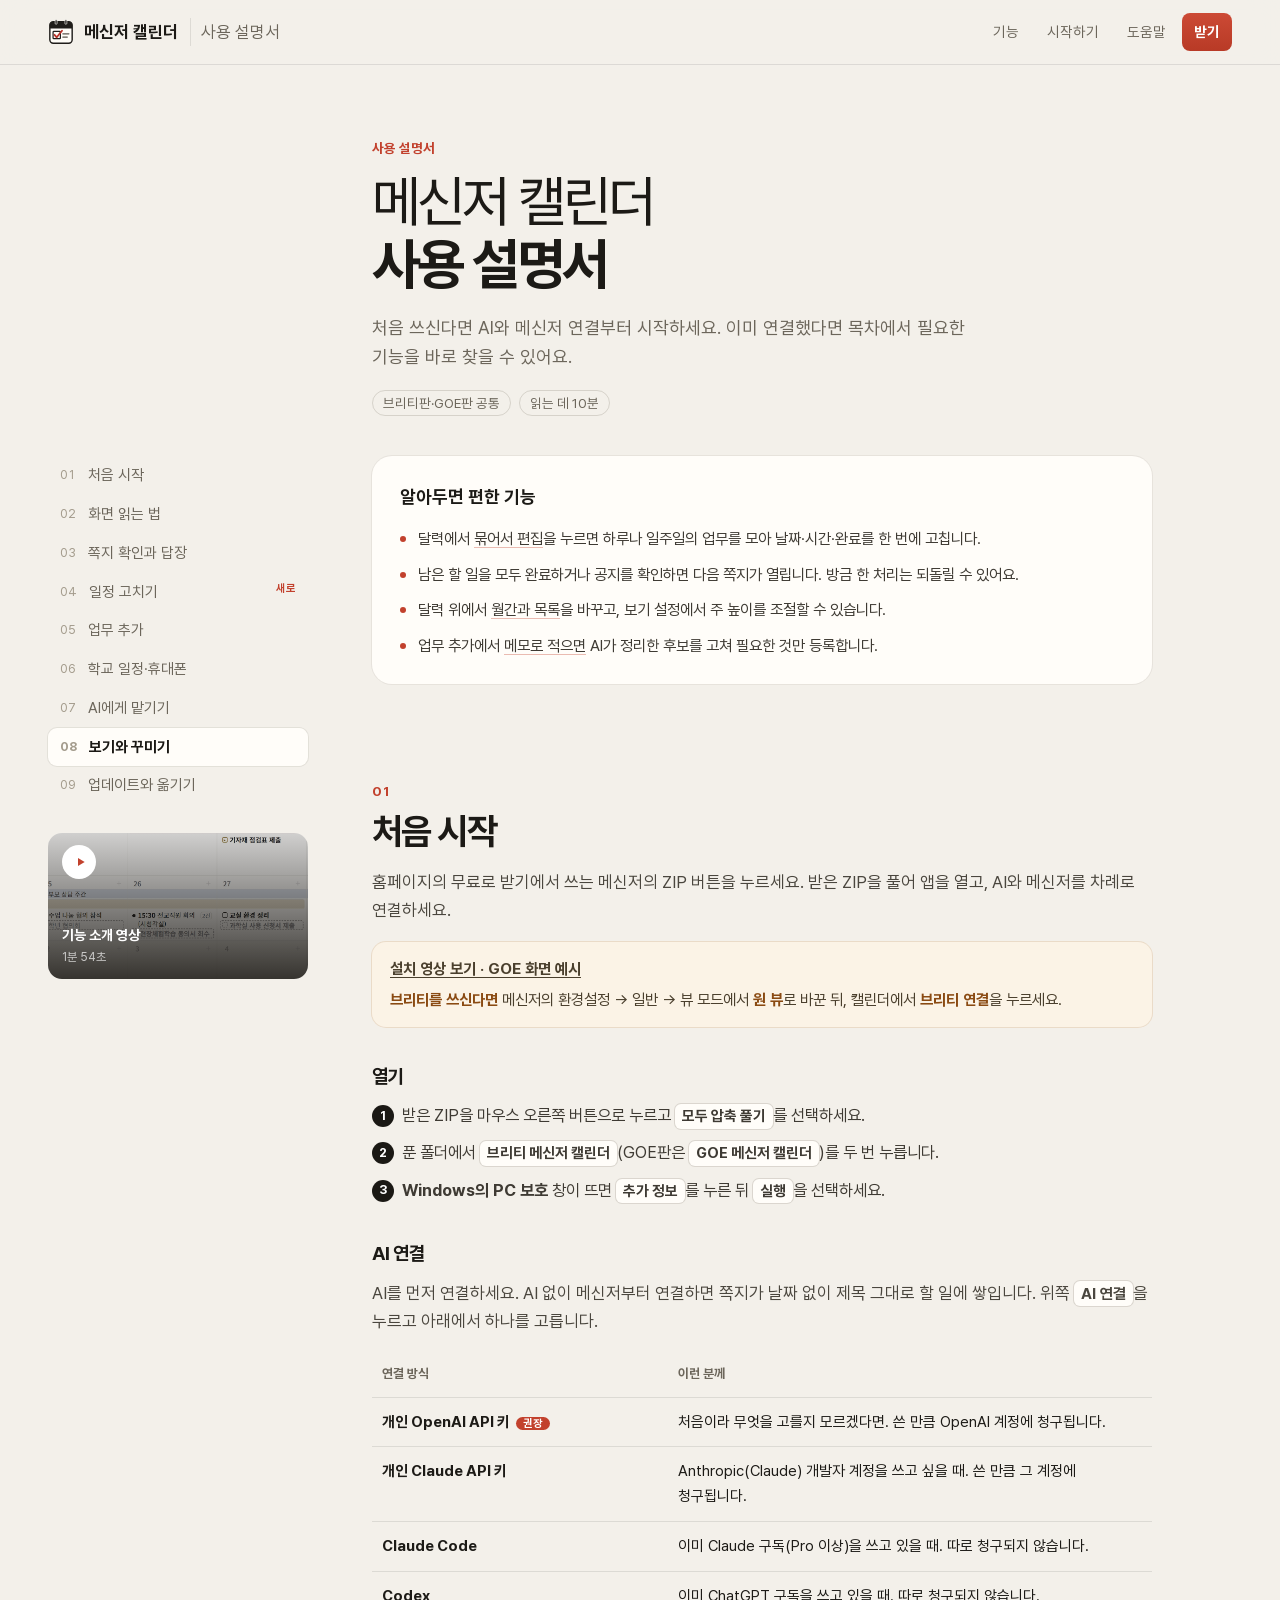
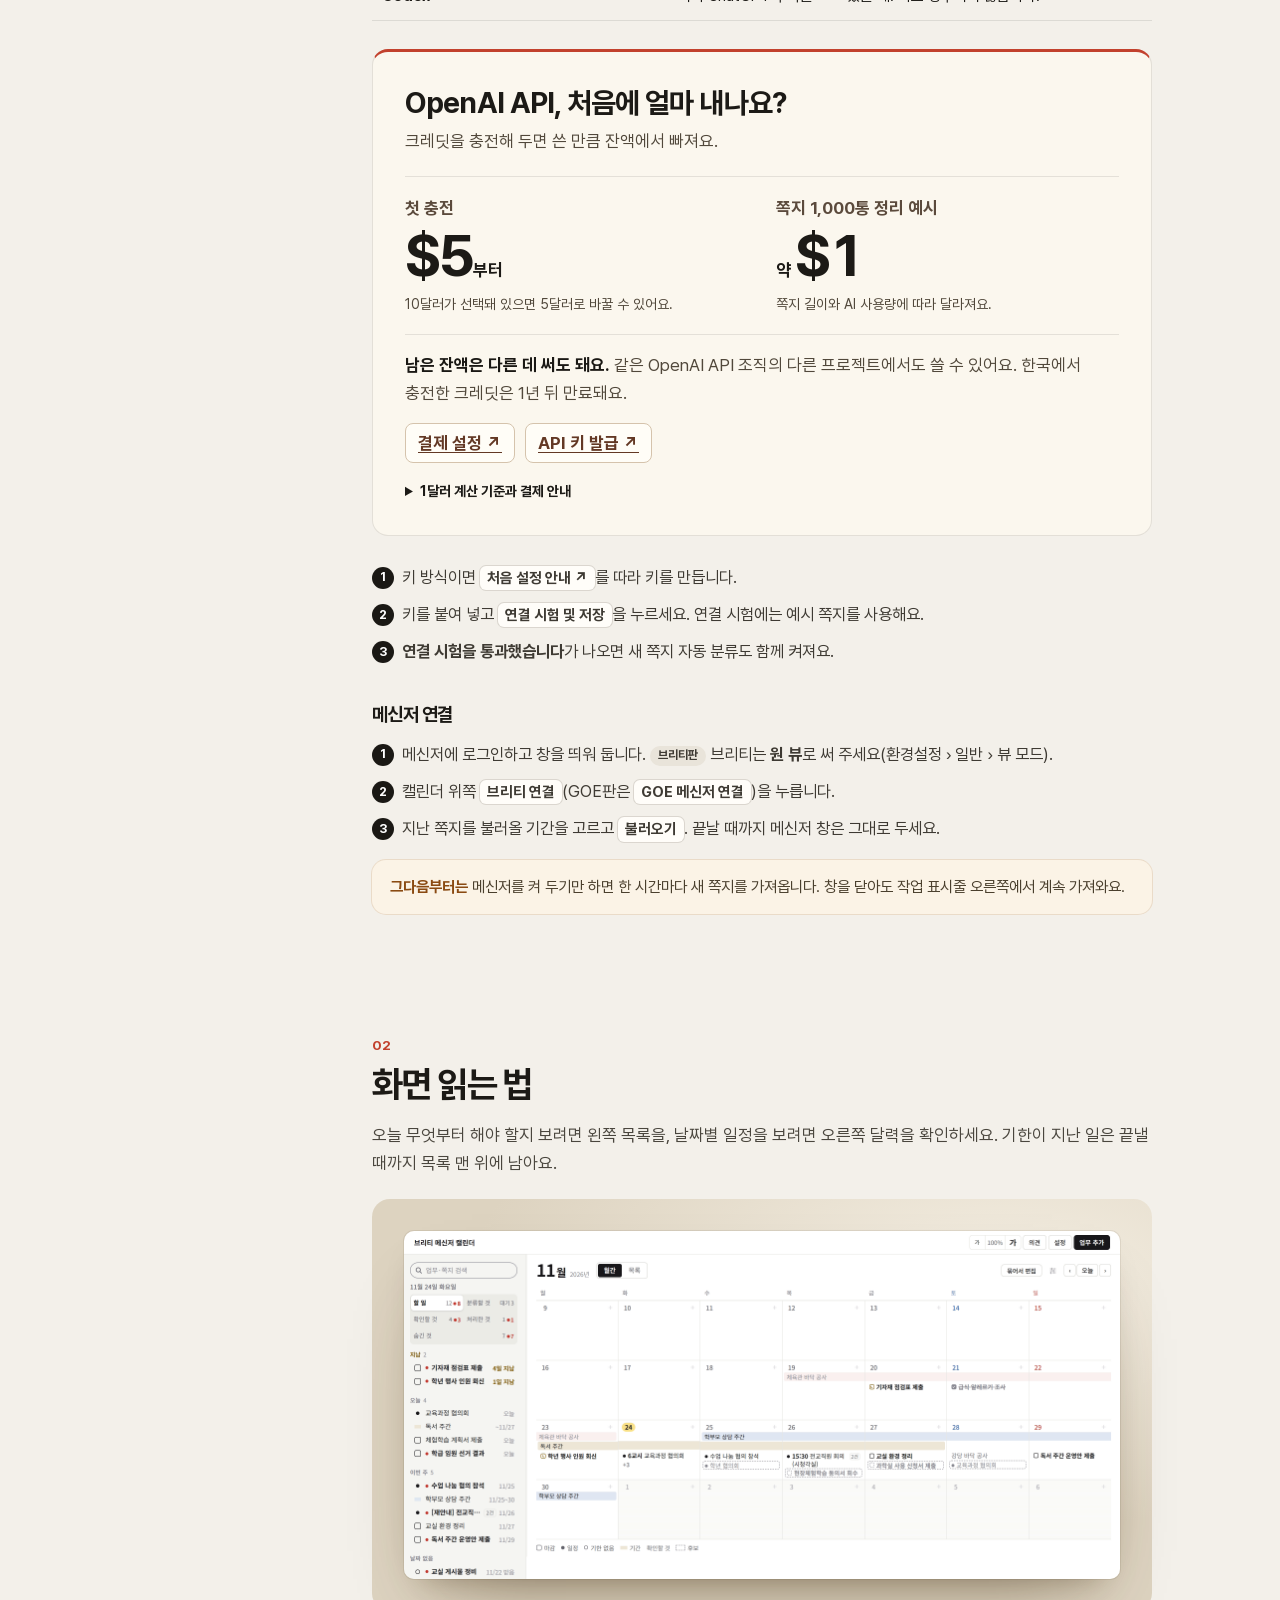
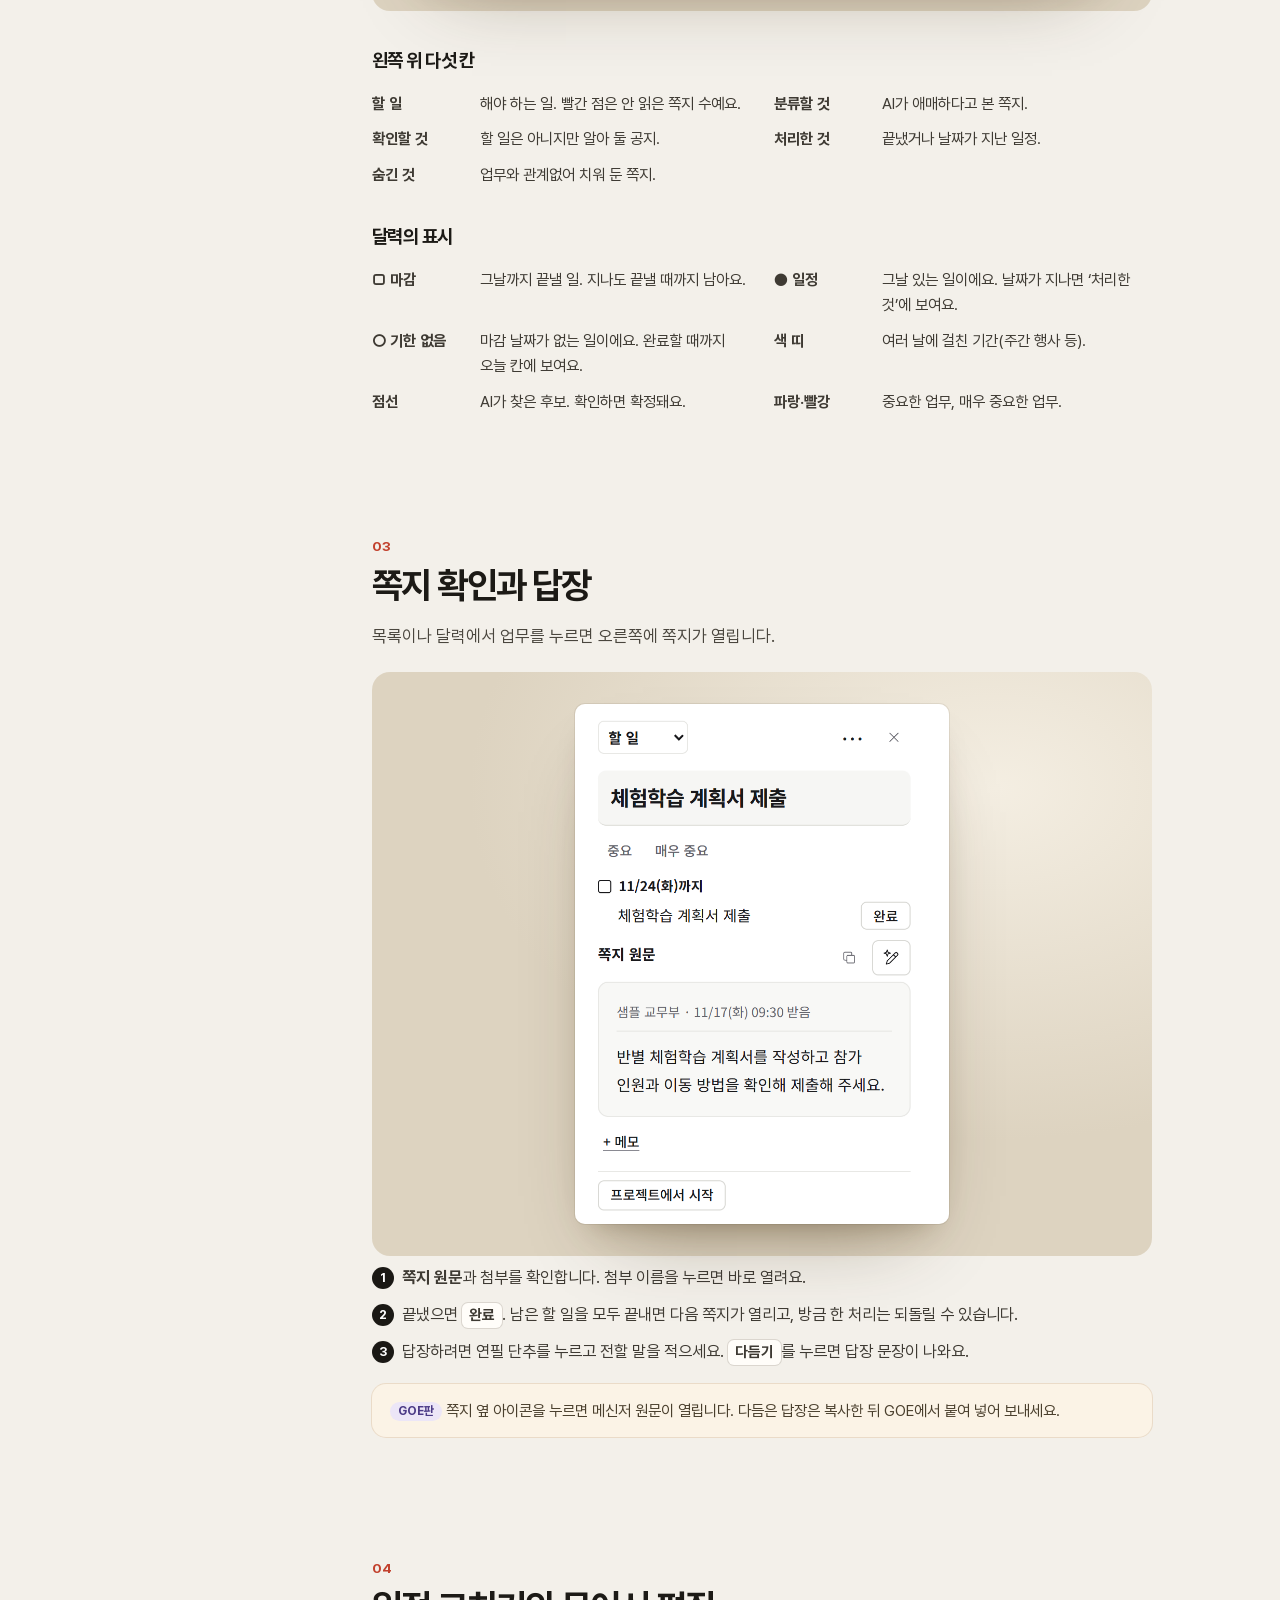
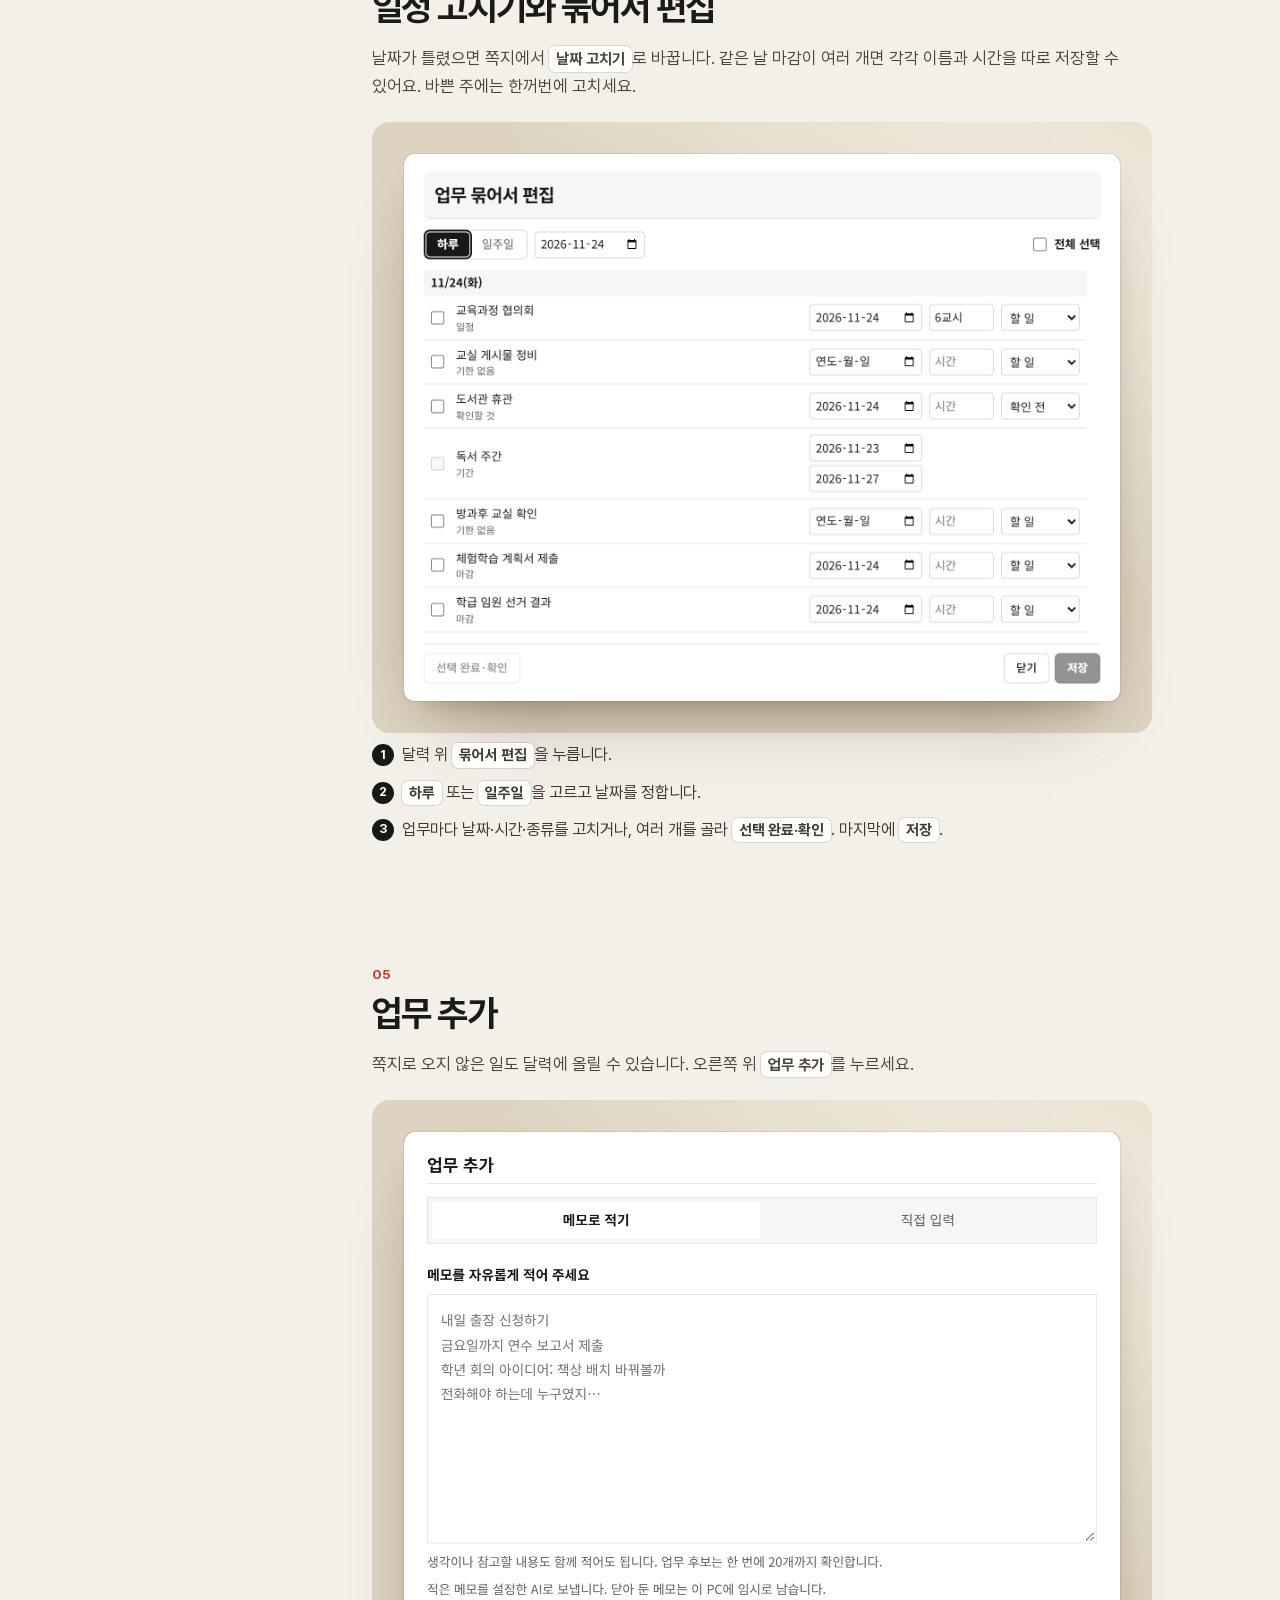
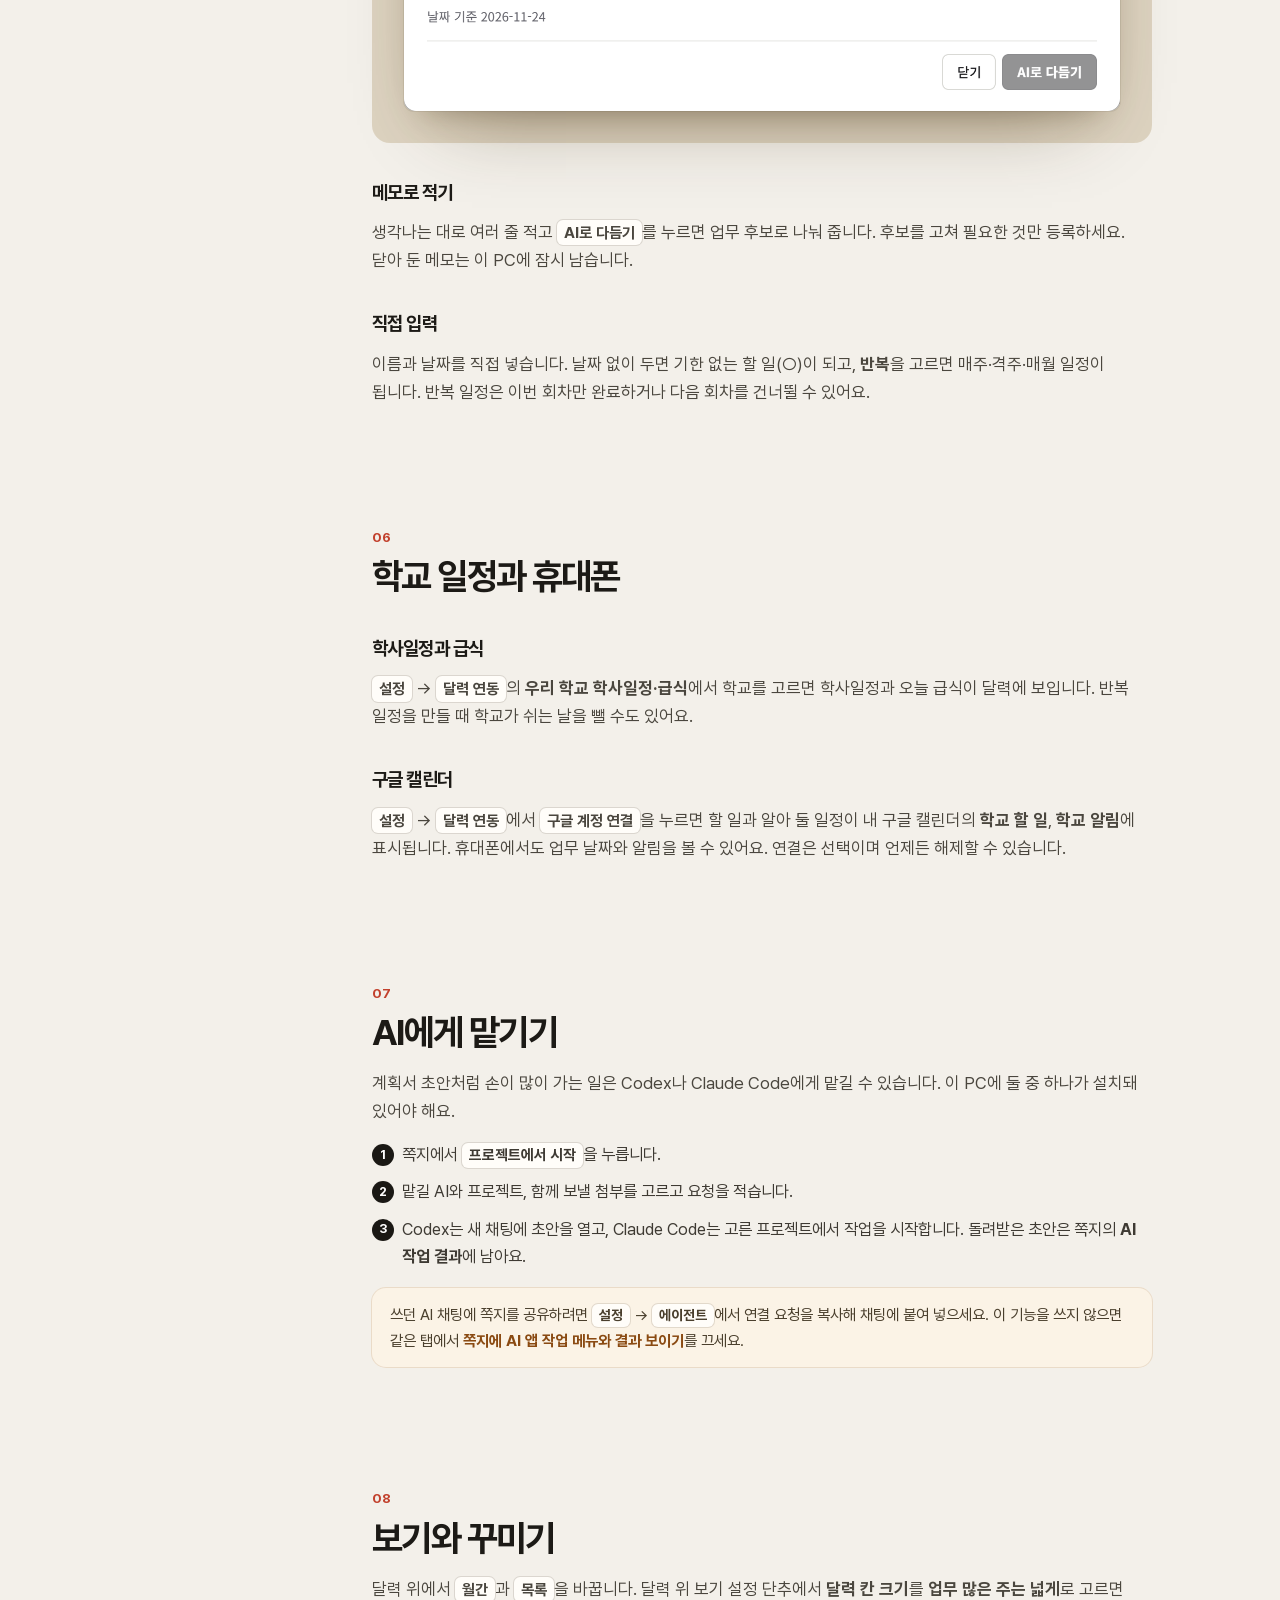
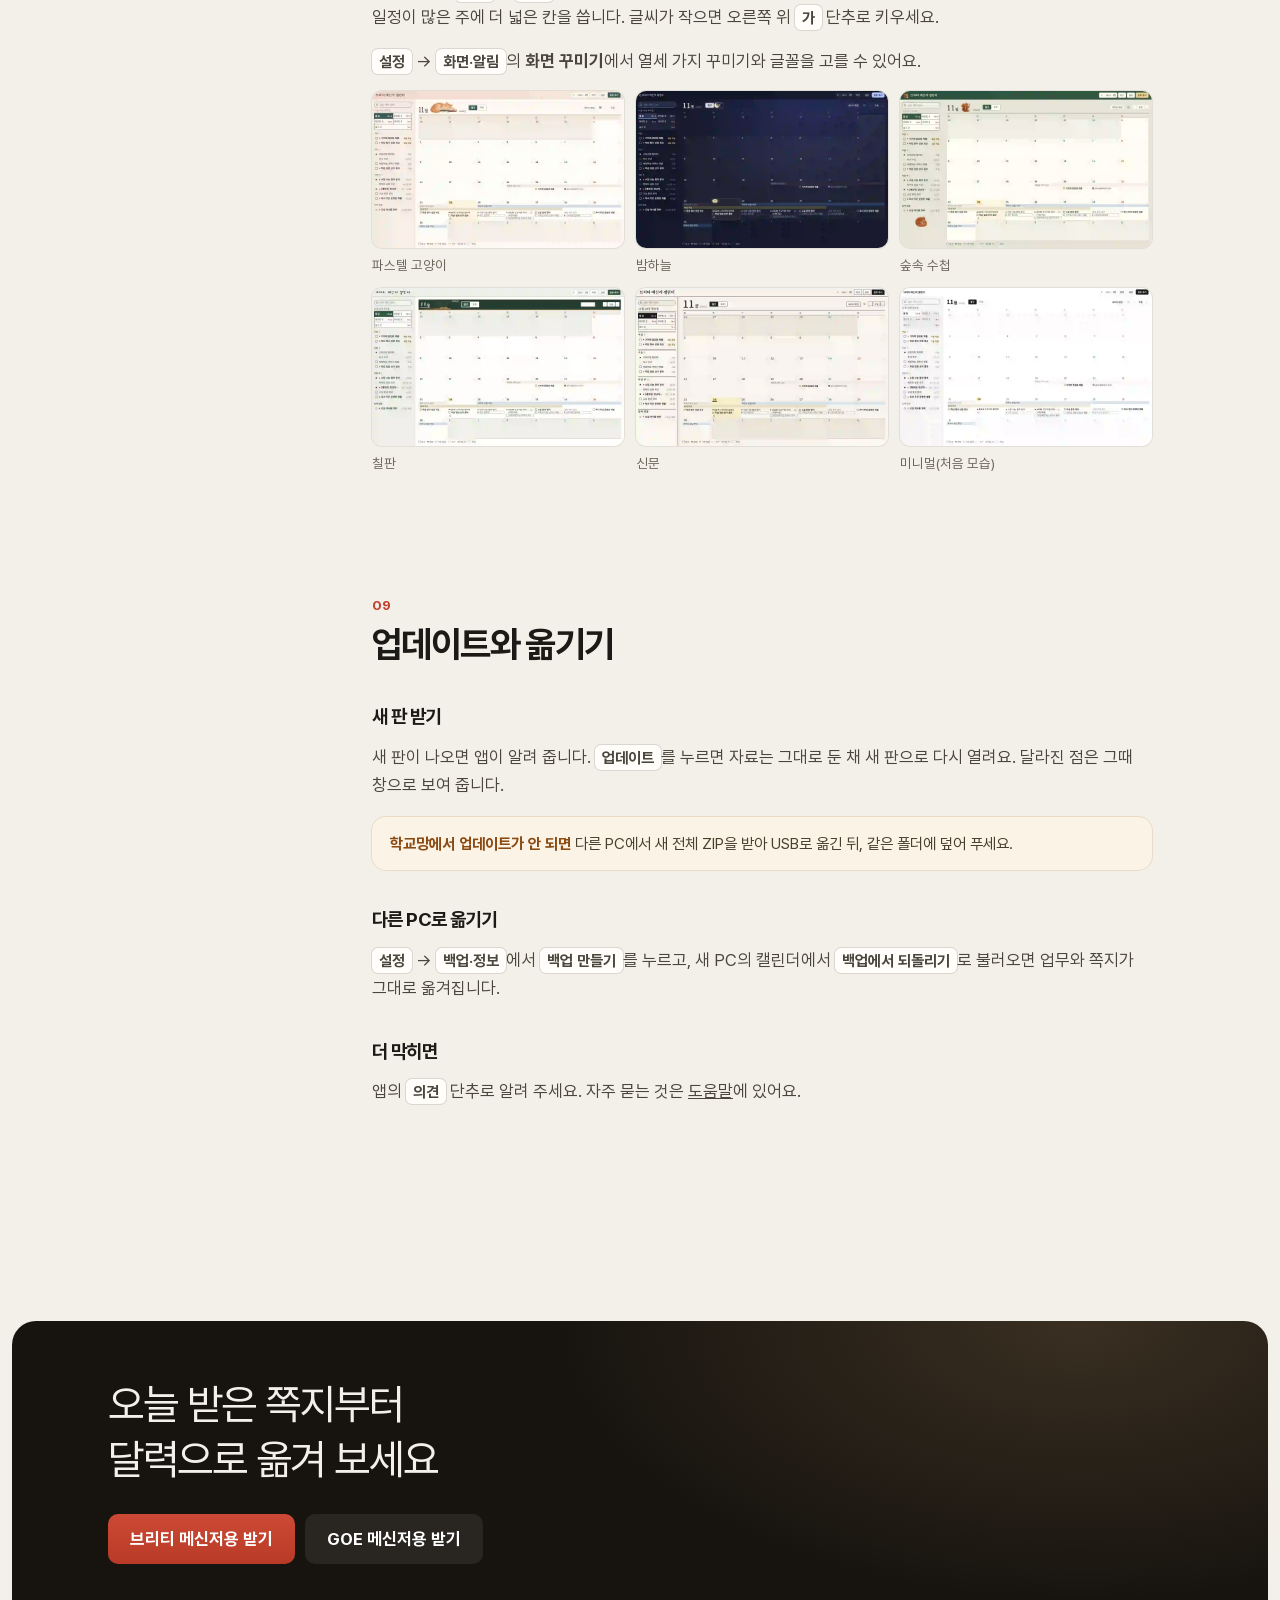
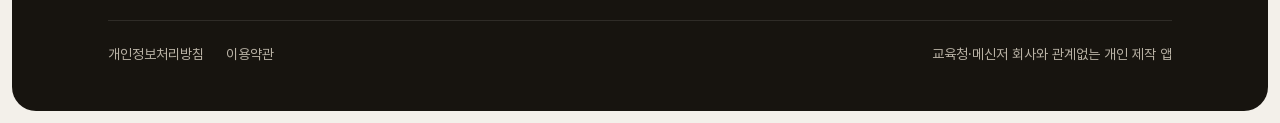
==== commit e7ca4986: "새 설치 영상과 OpenAI 연결 안내 게시" ====
--- a/guide.html
+++ b/guide.html
@@ -7,7 +7,7 @@
 <meta name="description" content="메신저 캘린더 사용 설명서: 설치, 연결, 쪽지 확인과 답장, 일정 정리, 업무 추가, AI에게 맡기기">
 <link rel="icon" href="img/app.svg">
 <link rel="stylesheet" href="style.css">
-<link rel="stylesheet" href="guide.css?v=install">
+<link rel="stylesheet" href="guide.css?v=api-setup">
 </head>
 <body>
 
@@ -27,7 +27,7 @@
     <div class="eyebrow">사용 설명서</div>
     <h1>메신저 캘린더<br><b>사용 설명서</b></h1>
     <p>처음 쓰신다면 AI와 메신저 연결부터 시작하세요. 이미 연결했다면 목차에서 필요한 기능을 바로 찾을 수 있어요.</p>
-    <div class="meta"><span>0.6.3 기준</span><span>브리티판·GOE판 공통</span><span>읽는 데 10분</span></div>
+    <div class="meta"><span>브리티판·GOE판 공통</span><span>읽는 데 10분</span></div>
   </div>
 </section>
 
@@ -49,7 +49,7 @@
 
   <article class="doc">
     <div class="whatsnew">
-      <h2>이번 판에서 달라진 것 <span>0.6.3</span></h2>
+      <h2>알아두면 편한 기능</h2>
       <ul>
         <li><span>달력에서 <a href="#batch">묶어서 편집</a>을 누르면 하루나 일주일의 업무를 모아 날짜·시간·완료를 한 번에 고칩니다.</span></li>
         <li><span>남은 할 일을 모두 완료하거나 공지를 확인하면 다음 쪽지가 열립니다. 방금 한 처리는 되돌릴 수 있어요.</span></li>
@@ -61,9 +61,9 @@
     <section class="chap" id="setup">
       <div class="num">01</div>
       <h2>처음 시작</h2>
-      <p>받은 ZIP을 풀어 앱을 열고, AI와 메신저를 차례로 연결하세요.</p>
+      <p><a href="index.html#get">홈페이지의 무료로 받기</a>에서 쓰는 메신저의 ZIP 버튼을 누르세요. 받은 ZIP을 풀어 앱을 열고, AI와 메신저를 차례로 연결하세요.</p>
       <div class="tip install-guide">
-        <p><a href="https://youtu.be/_hH_5xYOfBw" aria-describedby="guide-install-brity">설치 영상 보기 · GOE 화면 예시</a></p>
+        <p><a href="https://youtu.be/zS4569-bP3Y" aria-describedby="guide-install-brity">설치 영상 보기 · GOE 화면 예시</a></p>
         <p id="guide-install-brity"><b>브리티를 쓰신다면</b> 메신저의 환경설정 → 일반 → 뷰 모드에서 <b>원 뷰</b>로 바꾼 뒤, 캘린더에서 <b>브리티 연결</b>을 누르세요.</p>
       </div>
       <h3>열기</h3>
@@ -83,6 +83,17 @@
           <tr><th>Codex</th><td>이미 ChatGPT 구독을 쓰고 있을 때. 따로 청구되지 않습니다.</td></tr>
         </tbody>
       </table>
+      <section class="api-cost" id="openai-setup" aria-labelledby="openai-cost-title">
+        <h3 id="openai-cost-title">OpenAI API, 처음에 얼마 내나요?</h3>
+        <p>크레딧을 충전해 두면 쓴 만큼 잔액에서 빠져요.</p>
+        <dl class="api-cost-figures">
+          <div><dt>첫 충전</dt><dd><strong>$5</strong>부터<span>10달러가 선택돼 있으면 5달러로 바꿀 수 있어요.</span></dd></div>
+          <div><dt>쪽지 1,000통 정리 예시</dt><dd>약 <strong>$1</strong><span>쪽지 길이와 AI 사용량에 따라 달라져요.</span></dd></div>
+        </dl>
+        <p class="api-cost-balance"><b>남은 잔액은 다른 데 써도 돼요.</b> 같은 OpenAI API 조직의 다른 프로젝트에서도 쓸 수 있어요. 한국에서 충전한 크레딧은 1년 뒤 만료돼요.</p>
+        <p class="api-cost-actions"><a href="https://platform.openai.com/settings/organization/billing/overview">결제 설정 ↗</a><a href="https://platform.openai.com/api-keys">API 키 발급 ↗</a></p>
+        <details class="api-cost-details"><summary>1달러 계산 기준과 결제 안내</summary><p>한 해 동안 쪽지 1,000통을 정리하고, 한 통당 입력 5,000토큰과 출력 1,000토큰을 쓴다고 가정했어요. 답장 등 다른 AI 기능의 사용료는 별도로 더해져요. 자동 충전이 필요 없으면 결제 전에 꺼 두세요.</p><p><a href="https://developers.openai.com/api/docs/models/gpt-6-luna">GPT-6 Luna 요금 ↗</a> · <a href="https://help.openai.com/en/articles/8264644-setting-up-and-managing-prepaid-api-billing">OpenAI 선불 결제 안내 ↗</a></p></details>
+      </section>
       <ol class="steps">
         <li><span>키 방식이면 <span class="ui">처음 설정 안내 ↗</span>를 따라 키를 만듭니다.</span></li>
         <li><span>키를 붙여 넣고 <span class="ui">연결 시험 및 저장</span>을 누르세요. 연결 시험에는 예시 쪽지를 사용해요.</span></li>
@@ -135,7 +146,7 @@
     </section>
 
     <section class="chap" id="batch">
-      <div class="num">04 · 0.6.3 새 기능</div>
+      <div class="num">04</div>
       <h2>일정 고치기와 묶어서 편집</h2>
       <p>날짜가 틀렸으면 쪽지에서 <span class="ui">날짜 고치기</span>로 바꿉니다. 같은 날 마감이 여러 개면 각각 이름과 시간을 따로 저장할 수 있어요. 바쁜 주에는 한꺼번에 고치세요.</p>
       <div class="fig"><img src="img/batch.webp" alt="업무 묶어서 편집 창" loading="lazy"></div>
--- a/guide.css
+++ b/guide.css
@@ -58,6 +58,21 @@
 .legend b { flex: none; width: 96px; }
 .tip { margin: 18px 0; padding: 14px 18px; border-radius: 14px; background: #fbf3e6; box-shadow: 0 0 0 1px rgba(194, 120, 45, .18); font-size: 15.5px; color: #4a3f2d; }
 .tip b { color: #8a4a12; }
+.api-cost { margin: 28px 0; padding: clamp(18px, 4vw, 32px); border: 1px solid var(--line); border-top: 3px solid var(--accent); border-radius: 16px; background: #fbf7ee; scroll-margin-top: 88px; }
+.api-cost h3 { margin: 0 0 5px; font-size: clamp(22px, 3.5vw, 29px); line-height: 1.3; }
+.api-cost p { margin: 0; color: #51483b; }
+.api-cost-figures { display: flex; flex-wrap: wrap; column-gap: 28px; margin: 21px 0 16px; border-block: 1px solid var(--line); }
+.api-cost-figures > div { flex: 1 1 220px; padding: 17px 0; }
+.api-cost-figures dt { font-weight: 700; color: #5b4a3c; }
+.api-cost-figures dd { margin: 0; font-weight: 700; }
+.api-cost-figures strong { font-size: clamp(40px, 6vw, 58px); line-height: 1.16; letter-spacing: -.055em; font-variant-numeric: tabular-nums; }
+.api-cost-figures dd span { display: block; margin-top: 4px; font-size: 14px; font-weight: 400; color: #51483b; }
+.api-cost-balance b { color: var(--ink); }
+.api-cost .api-cost-actions { display: flex; flex-wrap: wrap; gap: 8px 10px; margin-top: 16px; }
+.api-cost-actions a { padding: 5px 12px; border: 1px solid #d5c3ac; border-radius: 8px; background: #fffdf7; color: #633824; font-weight: 700; text-decoration: underline; text-underline-offset: 3px; }
+.api-cost-details { margin-top: 17px; font-size: 14px; }
+.api-cost-details summary { cursor: pointer; font-weight: 700; }
+.api-cost-details p { margin-top: 7px; }
 .install-guide p { margin: 0; }
 .install-guide p + p { margin-top: 6px; }
 .install-guide a { font-weight: 700; text-decoration: underline; text-underline-offset: 3px; }
